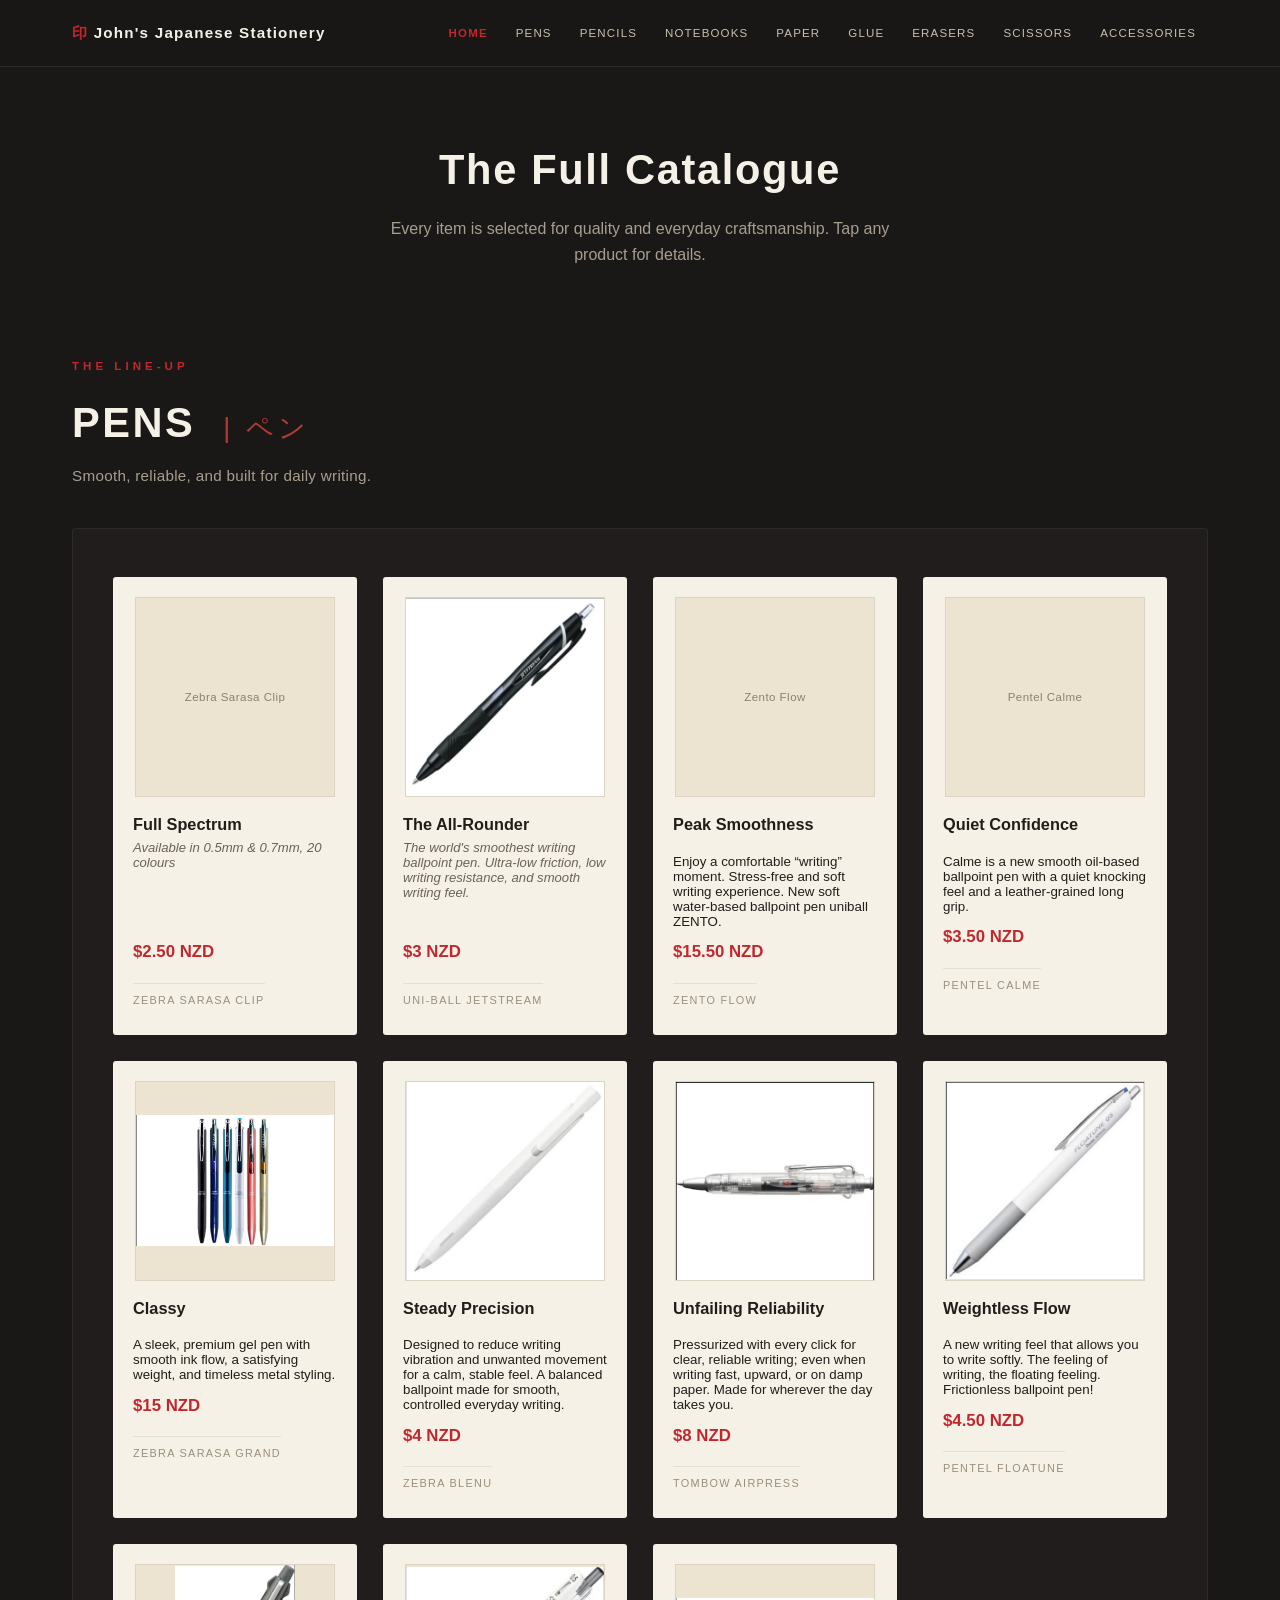
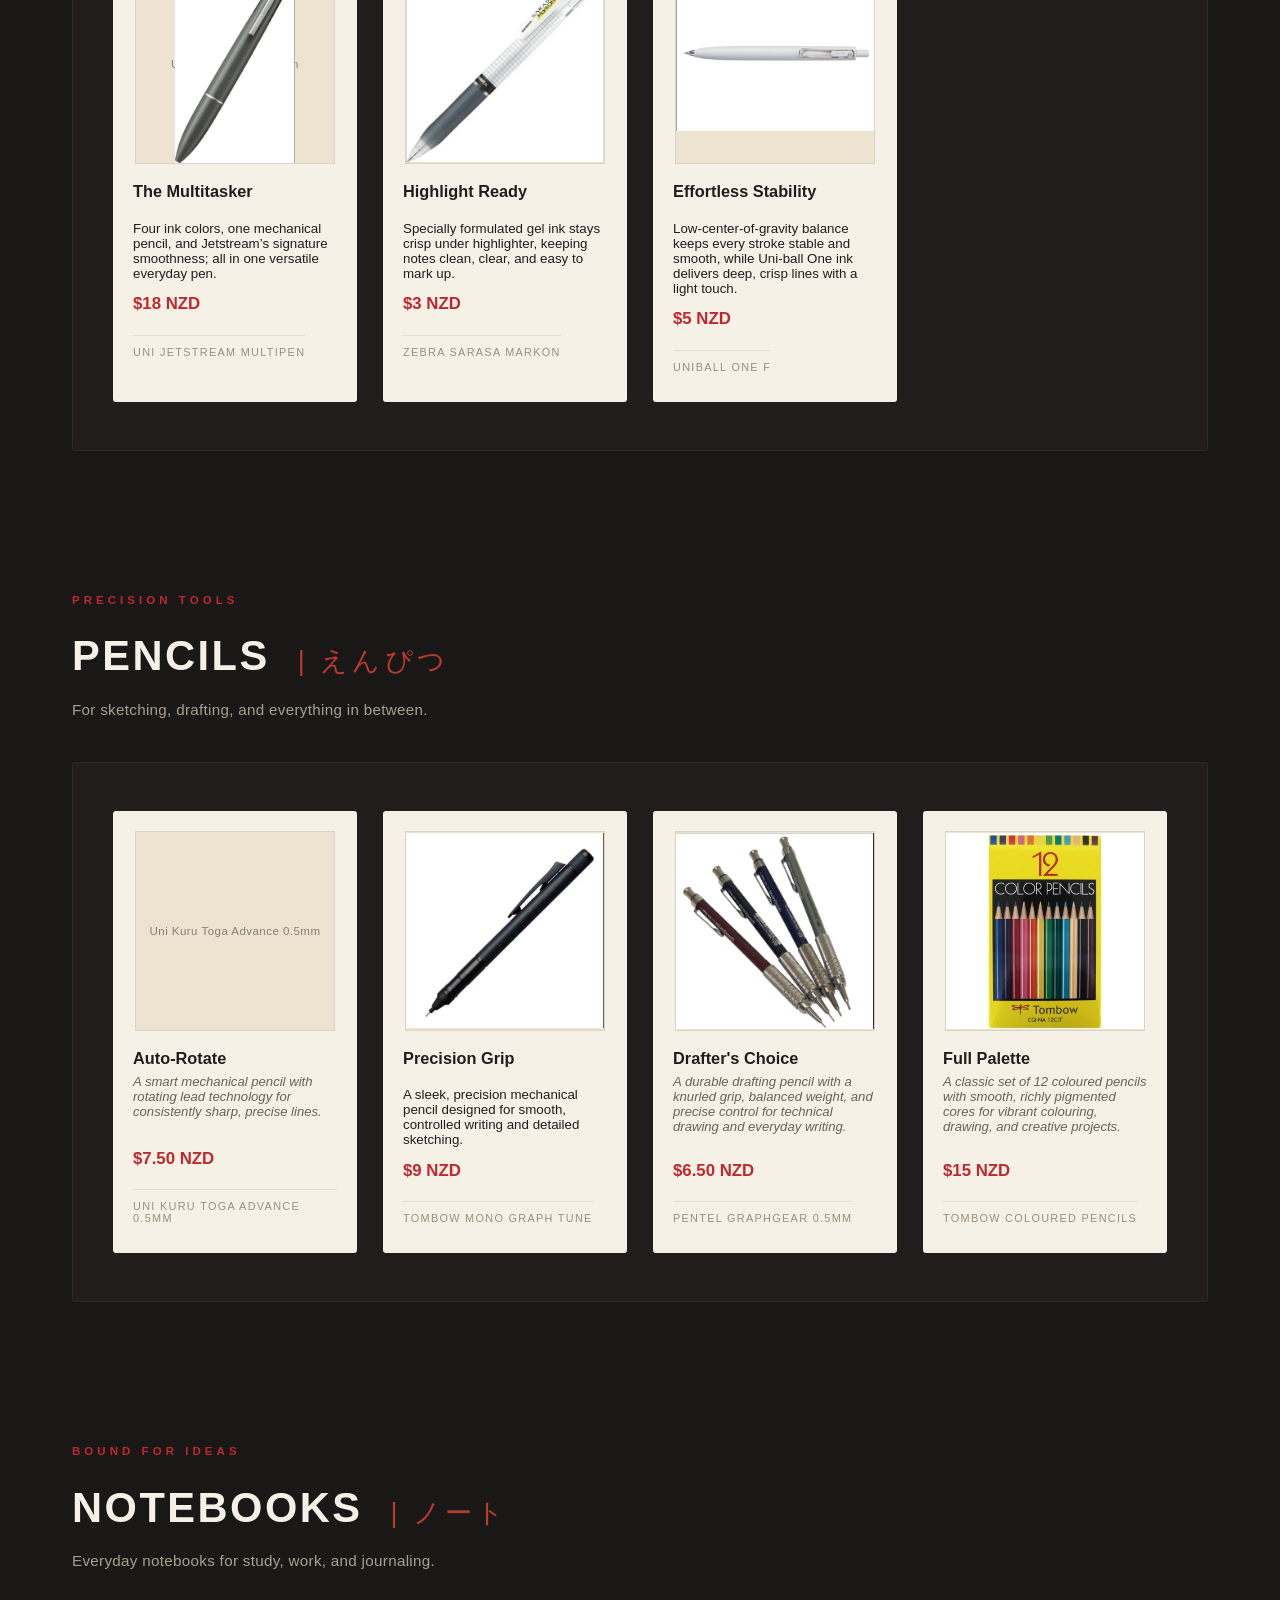
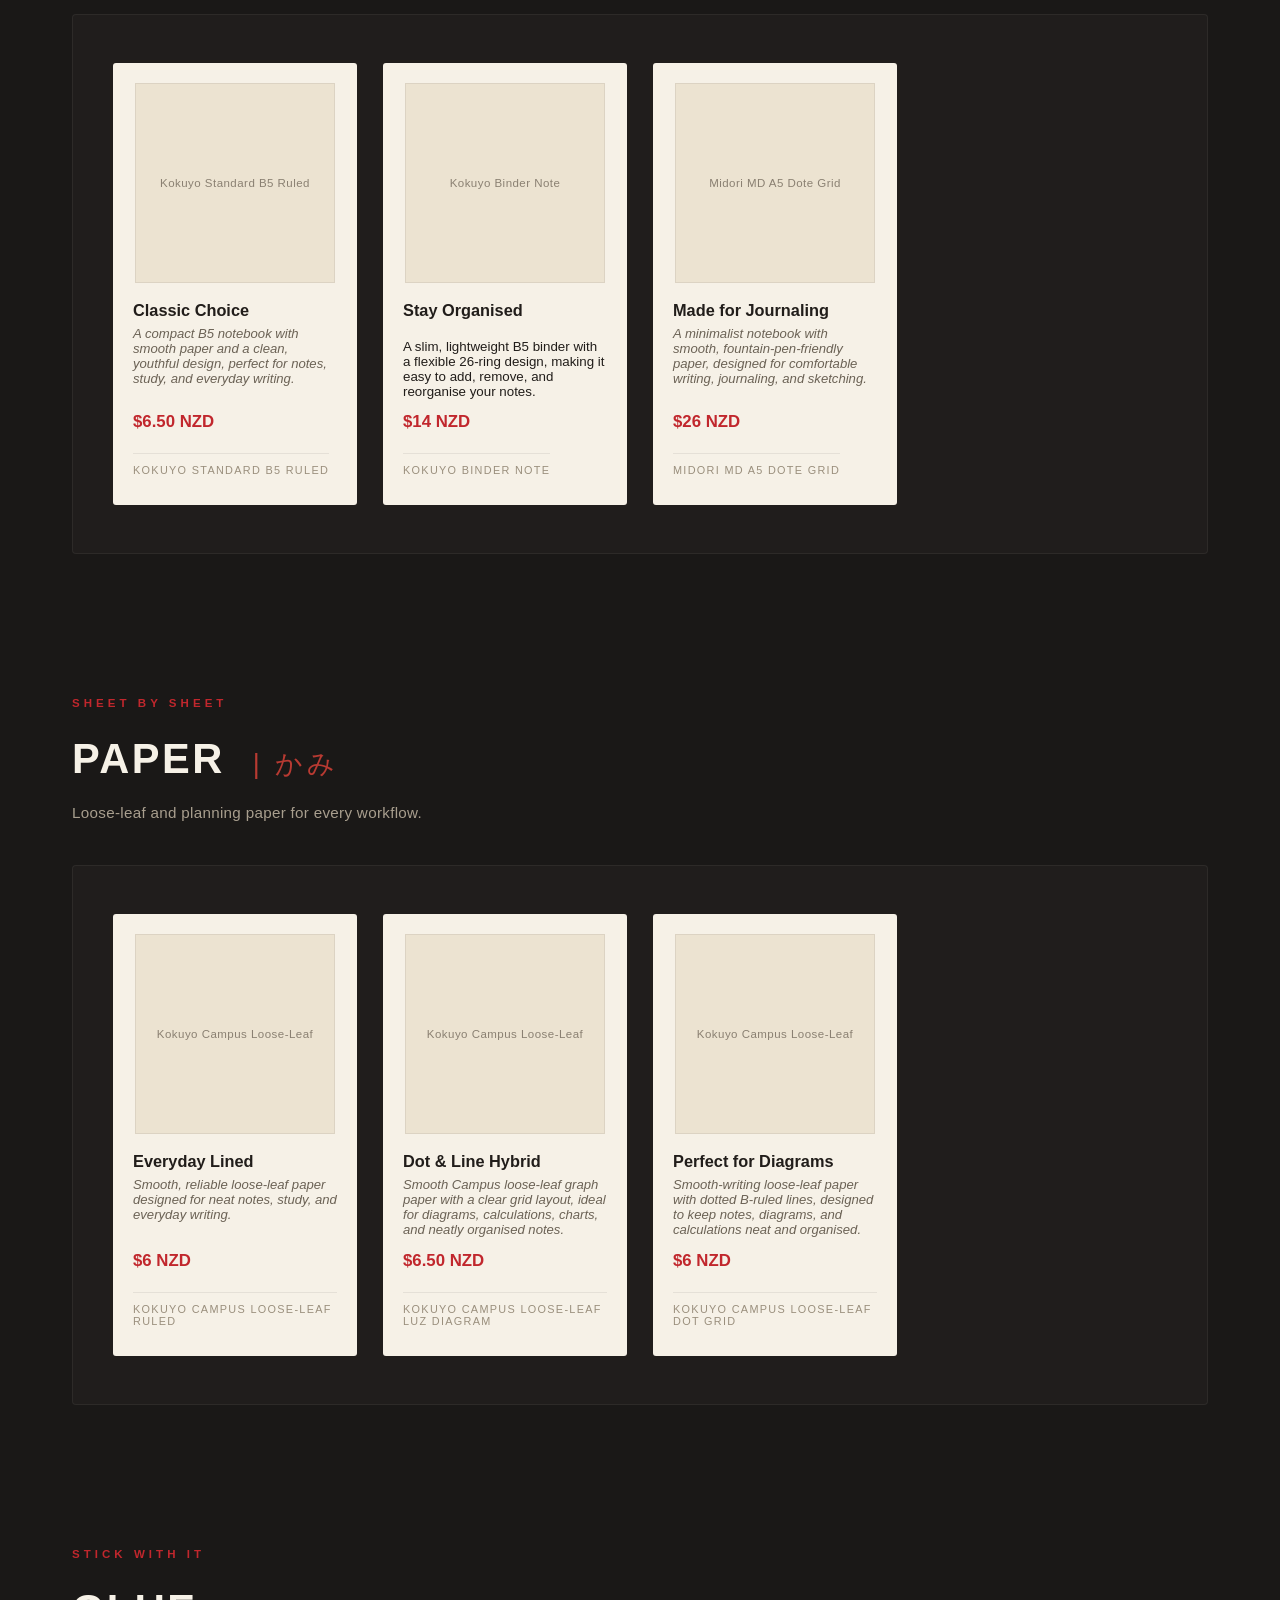
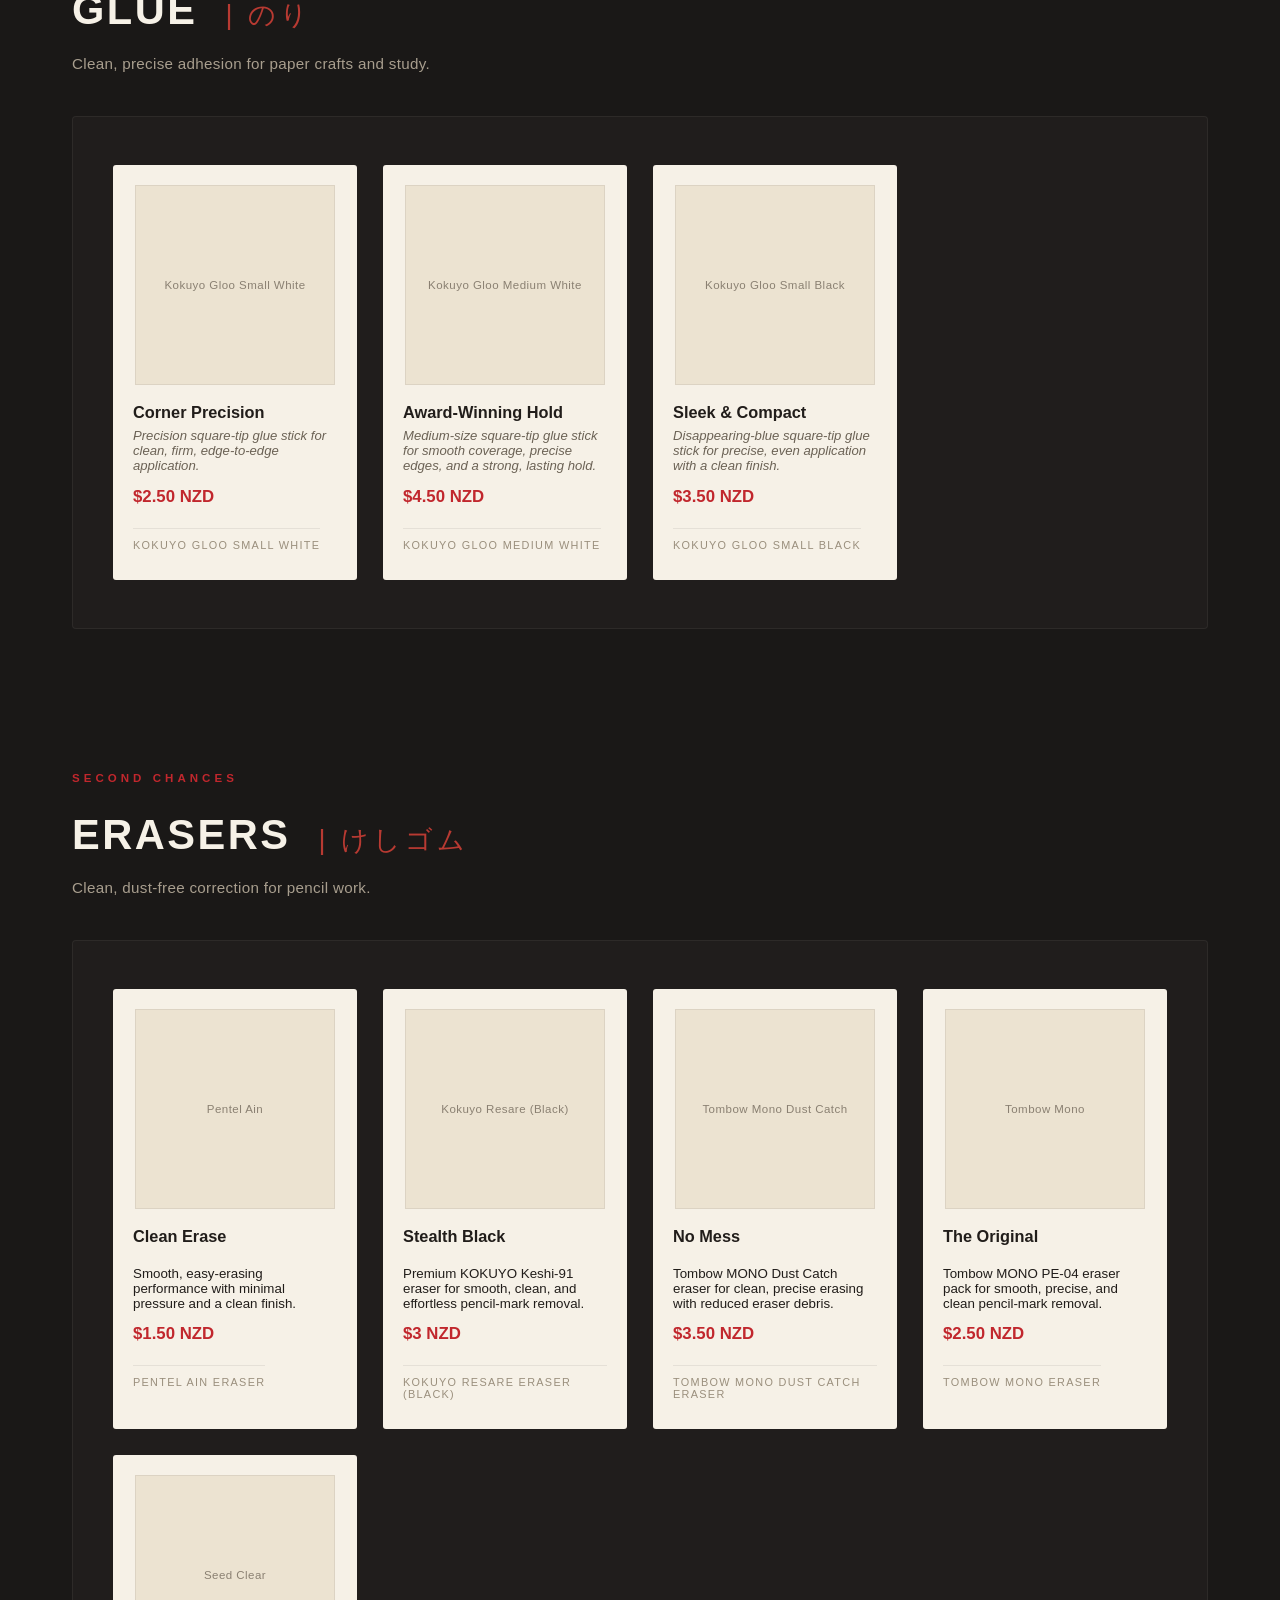
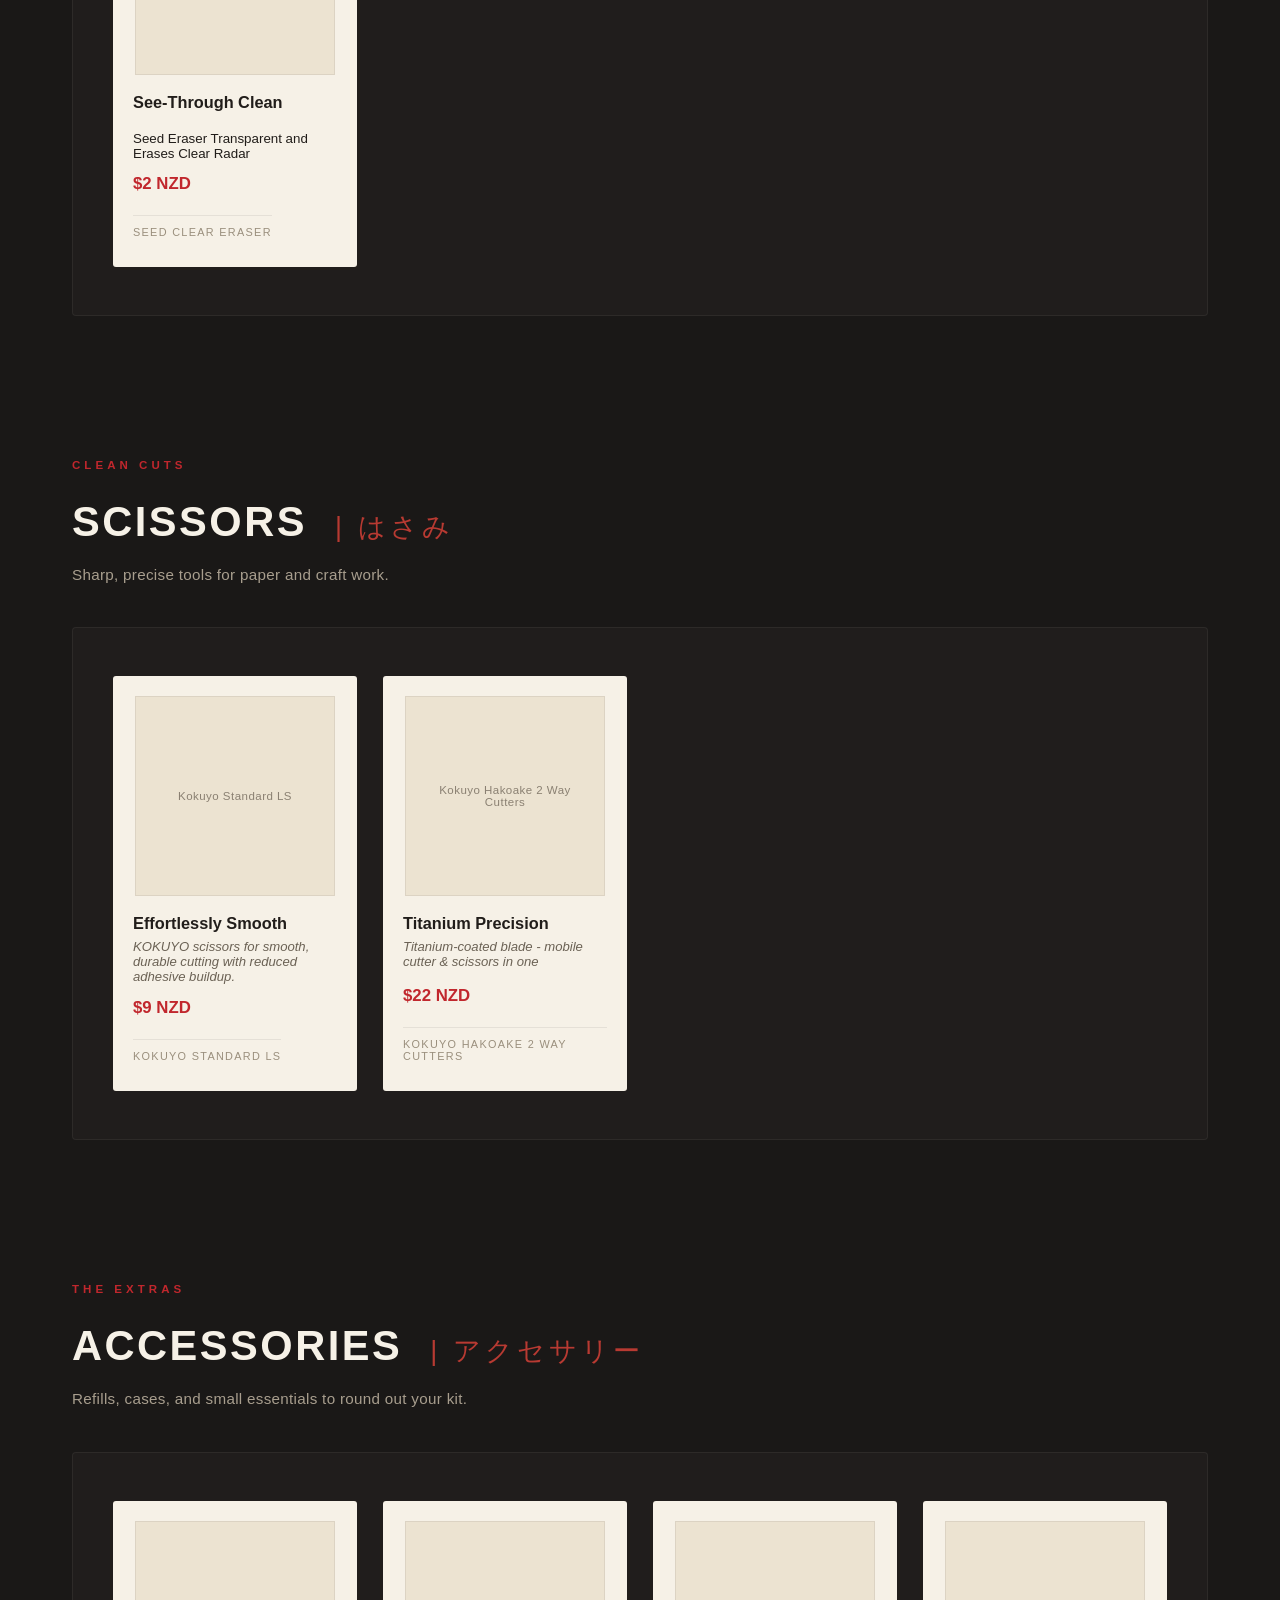
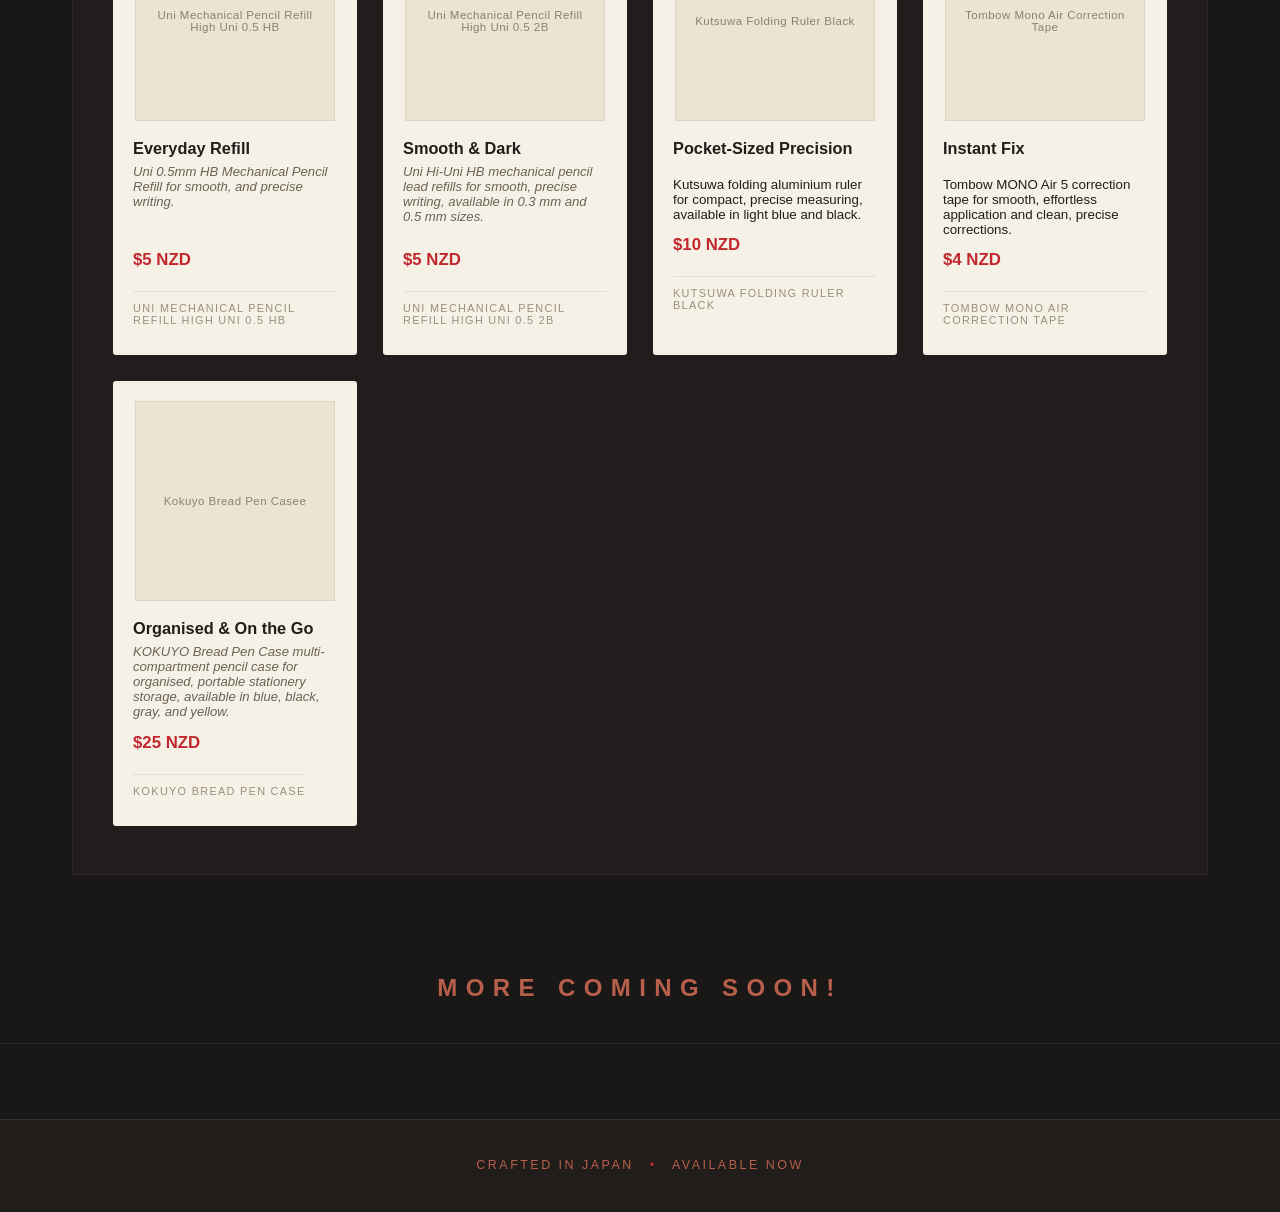
==== products.html @ ee414840 "Initial Upload" ====
<!DOCTYPE html>
<html lang="en">
<head>
<meta charset="UTF-8">
<meta name="viewport" content="width=device-width, initial-scale=1.0">
<title>Catalogue | John's Japanese Stationery</title>
<link rel="stylesheet" href="styles.css">
</head>
<body>

  <!-- ===================== STICKY TOP NAV ===================== -->
  <nav class="top-nav">
    <div class="wrap">
      <span class="brand"><span class="jp-mark">印</span> John's Japanese Stationery</span>
      <button class="nav-toggle" id="navToggle" aria-expanded="false" aria-controls="navLinks">Menu</button>
      <div class="nav-links" id="navLinks">
        <a class="home-link" href="index.html">Home</a>
        <a href="#pens">Pens</a>
        <a href="#pencils">Pencils</a>
        <a href="#notebooks">Notebooks</a>
        <a href="#paper">Paper</a>
        <a href="#glue">Glue</a>
        <a href="#erasers">Erasers</a>
        <a href="#scissors">Scissors</a>
        <a href="#accessories">Accessories</a>
      </div>
    </div>
  </nav>

  <header class="products-hero">
    <div class="wrap">
      <h1>The Full Catalogue</h1>
      <p>Every item is selected for quality and everyday craftsmanship. Tap any product for details.</p>
    </div>
  </header>

  <!-- ===================== PENS ===================== -->
  <section class="category-section" id="pens">
    <div class="wrap">
      <span class="section-eyebrow">The Line-Up</span>
      <h2 class="section-heading">Pens <span class="jp">| ペン</span></h2>
      <p class="section-sub">Smooth, reliable, and built for daily writing.</p>

      <div class="category-panel">
        <div class="card-grid">

          <button type="button" class="product-card"
            data-name="Zebra Sarasa Clip"
            data-subtitle="Sizes: 0.5mm and 0.7mm,\n Colours: Black, Green, Red, Blue + 16 more...
                          It has a smooth writing feel and uses a binder clip. Knock type. The writing lines are thick and clear. For writing addresses and notes! The airtight system prevents the pen tip from drying out even without a cap.\n
                          \n
                          Product specifications:\n
                          ◆With rubber grip ◆Ball diameter: 1.0mm ◆Ink: Water-based pigment\n
                          ◆Material: Shaft: Recycled resin\n
                          ◆Body size: Maximum diameter 11.0 x total length 141.0mm\n
                          ◆Body weight: 10.9g Refill core: JF-1.0 core"
            data-price="$2.50 NZD"
            data-brand="Full Spectrum"
            data-image="images/zebra-sarasa-clip.webp"
            data-link="#"><!-- REPLACE WITH SALES LINK -->
            <div class="card-image" data-label="Zebra Sarasa Clip">
              <img src="images/zebra-sarasa-clip.webp" alt="Zebra Sarasa Clip" loading="lazy" onerror="this.classList.add('img-error')">
            </div>
            <p class="card-name">Full Spectrum</p>
            <p class="card-subtitle">Available in 0.5mm &amp; 0.7mm, 20 colours</p>
            <p class="card-price">$2.50 NZD</p>
            <p class="card-brand">Zebra Sarasa Clip</p>
          </button>

          <button type="button" class="product-card"
            data-name="The All-Rounder"
            data-subtitle="The world's smoothest writing ballpoint pen. Ultra-low friction, low writing resistance, and smooth writing feel.\n
            Product specifications:\n
            ◆Ball diameter: 0.7mm ◆Knock type\n
            ◆Body size: Shaft diameter 11.3 x total length 139.6mm\n
            ◆Body weight: 9.3g Refill: SXR-7\n
            Features:\n
            Ballpoint pens write smoothly around the world. Super low friction, writing resistance is low, such as skate and write a taste."
            data-price="$3 NZD"
            data-brand="Uni-ball Jetstream"
            data-image="Images/uniball-jetstream.png"
            data-link="#"><!-- REPLACE WITH SALES LINK -->
            <div class="card-image" data-label="Uni-ball Jetstream">
              <img src="Images/uniball-jetstream.png" alt="Uni-ball Jetstream" loading="lazy" onerror="this.classList.add('img-error')">
            </div>
            <p class="card-name">The All-Rounder</p>
            <p class="card-subtitle">The world's smoothest writing ballpoint pen. Ultra-low friction, low writing resistance, and smooth writing feel.</p>
            <p class="card-price">$3 NZD</p>
            <p class="card-brand">Uni-ball Jetstream</p>
          </button>

          <button type="button" class="product-card"
            data-name="Peak Smoothness"
            data-subtitle="Enjoy a comfortable “writing” moment. Stress-free and soft writing experience. New soft water-based ballpoint pen uniball ZENTO.\n
            Newly developed ZENTO ink\n
            Achieves a soft writing experience with cushioning ingredients. This reduces the frictional resistance of writing, which acts as a buffer between the ball and the paper surface.
            Contains attracting particles that prevent ink from spreading and does not smudge or bleed. A blend of particles that suppress the spread of ink, including pigment particles, achieves clean lines without smearing or back-printing.\n
            A shaft that allows you to experience a soft writing experience\n
            A lineup with a wide range of choices that allows you to find “the one for you”\n
            We offer a new experience of ``comfortable moments'' that you can experience through the functions (ink + main body axis).\n
            Flow model\n
            Casually, but definitely. Fulfill your “obsessions”. With a stable and gentle writing feel, enjoy the relaxing and flowing time.
            This color is inspired by minerals that have been created over many years.
            Equipped with a movable wire clip painted in the same color as the aluminum grip and shaft that subtly shines in the light.\n
            -Size: width 11.2 x depth 16.2 x height 139.9mm\n
            ●Weight: 13.7g\n
            ●Ink color: black\n
"
            data-price="$15.50 NZD"
            data-brand="Zento Flow"
            data-image="images/zento-flow.png"
            data-link="#"><!-- REPLACE WITH SALES LINK -->
            <div class="card-image" data-label="Zento Flow">
              <img src="images/zento-flow.png" alt="Zento Flow" loading="lazy" onerror="this.classList.add('img-error')">
            </div>
            <p class="card-name">Peak Smoothness</p>
            <p class="subtitle">Enjoy a comfortable “writing” moment. Stress-free and soft writing experience. New soft water-based ballpoint pen uniball ZENTO.</p>
            <p class="card-price">$15.50 NZD</p>
            <p class="card-brand">Zento Flow</p>
          </button>

          <button type="button" class="product-card"
            data-name="Quiet Confidence"
            data-subtitle="Calme is a new smooth oil-based ballpoint pen with a quiet knocking feel and a leather-grained long grip. \n●Ball diameter [mm]: 0.5 \n●Shaft color: Beige \n●Ink color: Black/Beige Shaft ●Body length [mm]: 140 \n●Shaft dimension (diameter) [mm]: 11 \n●Refill core: XBXM5H ●Refill core ball diameter [mm]: 0.5 \n●Ink Type: Oil-based \n●Mechanism: Knock type \n●Material: Front shaft = PP, Rear shaft/knock clip = PC, Grip = Elastomer / Body size: 16 x 11 x 140 mm / Body weight: 10 g / Ink ingredients: Oil-based dye + pigment"
            data-price="$3.50 NZD"
            data-brand="Pentel Calme"
            data-image="images/pentel-calme.png"
            data-link="#"><!-- REPLACE WITH SALES LINK -->
            <div class="card-image" data-label="Pentel Calme">
              <img src="images/pentel-calme.png" alt="Pentel Calme" loading="lazy" onerror="this.classList.add('img-error')">
            </div>
            <p class="card-name">Quiet Confidence</p>
            <p class="subtitle">Calme is a new smooth oil-based ballpoint pen with a quiet knocking feel and a leather-grained long grip.</p>
            <p class="card-price">$3.50 NZD</p>
            <p class="card-brand">Pentel Calme</p>
          </button>

          <button type="button" class="product-card"
            data-name="Classy"
            data-subtitle="Ball diameter: 0.3mm or 0.5mm Maximum shaft diameter 10.3 x total length 142.6mm 19.3g Luxurious shaft design. \nA high-quality gel ballpoint pen with high quality down to the ink. \n◆Ink color: Black or Blue or + more... \n◆Ink: Water-based pigment \n◆Equipped with air tight system function \n◆Knock type Shaft is aluminum and painted"
            data-price="$15 NZD"
            data-brand="Zebra Sarasa Grand"
            data-image="Images/zebra-sarasa-grand.png"
            data-link="#"><!-- REPLACE WITH SALES LINK -->
            <div class="card-image" data-label="Zebra Sarasa Grand">
              <img src="Images/zebra-sarasa-grand.png" alt="Zebra Sarasa Grand" loading="lazy" onerror="this.classList.add('img-error')">
            </div>
            <p class="card-name">Classy</p>
            <p class="subtitle">A sleek, premium gel pen with smooth ink flow, a satisfying weight, and timeless metal styling.</p>
            <p class="card-price">$15 NZD</p>
            <p class="card-brand">Zebra Sarasa Grand</p>
          </button>

          <button type="button" class="product-card"
            data-name="Steady Precision"
            data-subtitle="Ball diameter: 0.7mm\n Shaft diameter 11.8 x total length 143.6mm\n 12.3g\n Emulsion ballpoint pen equipped with the “Blen System” that prevents writing vibration (shaking).\n ◆Ink color: Black\n ◆Knock type\n ◆Emulsion dye + pigment ink\n The shaft is made of resin and comes with a rubber grip\n Refill core: NC-0.7 core (RNC7)"
            data-price="$4 NZD"
            data-brand="Zebra BlenU"
            data-image="Images/zebra-blenu.png"
            data-link="#"><!-- REPLACE WITH SALES LINK -->
            <div class="card-image" data-label="Zebra BlenU">
              <img src="Images/zebra-blenu.png" alt="Zebra BlenU" loading="lazy" onerror="this.classList.add('img-error')">
            </div>
            <p class="card-name">Steady Precision</p>
            <p class="subtitle">Designed to reduce writing vibration and unwanted movement for a calm, stable feel. A balanced ballpoint made for smooth, controlled everyday writing.</p>
            <p class="card-price">$4 NZD</p>
            <p class="card-brand">Zebra BlenU</p>
          </button>

          <button type="button" class="product-card"
            data-name="Unfailing Reliability"
            data-subtitle="Features:\n
            The force of knocking the ballpoint pen is used to apply pressure to the ink. Can be written facing upwards or on wet paper.\n
            Product specifications:\n
            ◆0.7mm ball fine point/stainless steel tip\n
            ◆Body size: W14 x D21 x H122mm\n
            ◆Body weight: 15g Refill: BR-SF\n
            Black\n
            W14×D21 x H 122 mm 15g\n
            Using the force to knock the ball-point pen and ink are putting pressure on. Up written and is wet paper can be written.\n
            ◆ 0.7 mm ball fine stainless steel tip.\n
            Replacement Wick: BR-SF"
            data-price="$8 NZD"
            data-brand="Tombow Airpress"
            data-image="Images/tombow-airpress.png"
            data-link="#"><!-- REPLACE WITH SALES LINK -->
            <div class="card-image" data-label="Tombow Airpress Pen">
              <img src="Images/tombow-airpress.png" alt="Tombow Airpress Pen" loading="lazy" onerror="this.classList.add('img-error')">
            </div>
            <p class="card-name">Unfailing Reliability</p>
            <p class="subtitle">Pressurized with every click for clear, reliable writing; even when writing fast, upward, or on damp paper. Made for wherever the day takes you.</p>
            <p class="card-price">$8 NZD</p>
            <p class="card-brand">Tombow Airpress</p>
          </button>

          <button type="button" class="product-card"
            data-name="Weightless Flow"
            data-subtitle="A new writing feel that allows you to write softly. The feeling of writing, the floating feeling. Frictionless ballpoint pen! An oil-based ballpoint pen that feels lighter and fresher when writing.\n ◎ Ink containing a cushion component that softens contact between metals\n ◎ Overflowing technology that discharges ink smoothly and abundantly\n ◎ High-definition chip used to optimize the flow path of special ink\n ● Ball diameter [mm]: 0.5 \n● Ink color: Black (A)/white shaft \n● Body length [mm]: 147 \n● Shaft dimensions ( Diameter) [mm]: 11 \n●Replacement lead: XZRN5 \n●Replacement lead ball diameter [mm]: 0.5 \n●Ink type: Oil-based dye \n●Ballpoint pen ink color: Black \n●Mechanism: Knock type \n●Material: Rear shaft/knock/cap = PC, front shaft = ABS/resin plating, grip = elastomer, clip = iron/Quantity: 400 pieces (10 pieces x 40 boxes)"
            data-price="$4.50 NZD"
            data-brand="Pentel Floatune"
            data-image="Images/pentel-floatune.png"
            data-link="#"><!-- REPLACE WITH SALES LINK -->
            <div class="card-image" data-label="Pentel Floatune Pen">
              <img src="Images/pentel-floatune.png" alt="Pentel Floatune Pen" loading="lazy" onerror="this.classList.add('img-error')">
            </div>
            <p class="card-name">Weightless Flow</p>
            <p class="subtitle">A new writing feel that allows you to write softly. The feeling of writing, the floating feeling. Frictionless ballpoint pen!</p>
            <p class="card-price">$4.50 NZD</p>
            <p class="card-brand">Pentel Floatune</p>
          </button>

          <button type="button" class="product-card"
            data-name="The Multitasker"
            data-subtitle="4&1 multi-function pen equipped with “JETSTREAM Lite touch ink”\n
            [Ball diameter] 0.5mm [Ink color] Black, red, blue, green + sharp\n
            [Features] The shaft is painted using a glossy gloss.\n
            [Shaft color] Gloss gray\n
            [Size] 17.9 x 13.8 x 141mm\n
            Jetstream Light Touch Ink Multifunction Pen 4&1\n
            〇Equipped with “JETSTREAM Lite touch ink”\n
            JETSTREAM Lite touch ink, which is the world's first revolutionary ink series that delivers an addictive, smooth writing experience, has been developed with a smoother writing experience.\n
            It reduces writing resistance even more than conventional ink, creating a smoother writing experience. Provides more stress-free and stable writing.\n
            〇More comfortable axis design that fits your daily life\n
            The soft and gentle pale tone color and beautiful curved shaft design will blend into your daily life.\n
            By placing the color display on the knock bar in a discreet position that is visible only to the user, rather than the entire unit, we have achieved both design and operability.\n
            〇Compact design that is easy to carry\n
            The overall length is slightly shorter than a regular 4&1 ballpoint pen, allowing for comfortable operation. The size makes it easy to carry in your bag or pouch."
            data-price="$18 NZD"
            data-brand="Uniball Jetstream Multipen"
            data-image="Images/uni-jetstream-multipen.png"
            data-link="#"><!-- REPLACE WITH SALES LINK -->
            <div class="card-image" data-label="Uni Jetstream Multipen">
              <img src="Images/uni-jetstream-multipen.png" alt="Uni Jetstream Multipen" loading="lazy" onerror="this.classList.add('img-error')">
            </div>
            <p class="card-name">The Multitasker</p>
            <p class="subtitle">Four ink colors, one mechanical pencil, and Jetstream’s signature smoothness; all in one versatile everyday pen.</p>
            <p class="card-price">$18 NZD</p>
            <p class="card-brand">Uni Jetstream Multipen</p>
          </button>

          <button type="button" class="product-card"
            data-name="Highlight Ready"
            data-subtitle="Standard size Ball diameter: 0.5mm\n
            Body size: Total length 141.0 x maximum shaft diameter 11.0 mm\n
            Body weight 10.9g\n
            Features: A gel ballpoint pen with ink that does not smudge even when you draw a highlighter. Sarasa that doesn't bleed. *Depending on the paper quality and layering of the paper immediately after writing, smudging may occur.\n
            Product specifications:\n ◆Ink color: Black ◆Ink: Water-based pigment ◆Knock type ◆Binder clip ◆Refill: MJF-0.5 core (RMJF5-BK)\n
            Material: Resin shaft with rubber grip"
            data-price="$3 NZD"
            data-brand="Zebra Sarasa Markon"
            data-image="Images/zebra-sarasa-markon.png"
            data-link="#"><!-- REPLACE WITH SALES LINK -->
            <div class="card-image" data-label="Zebra Sarasa Markon">
              <img src="Images/zebra-sarasa-markon.png" alt="Zebra Sarasa Markon" loading="lazy" onerror="this.classList.add('img-error')">
            </div>
            <p class="card-name">Highlight Ready</p>
            <p class="subtitle">Specially formulated gel ink stays crisp under highlighter, keeping notes clean, clear, and easy to mark up.</p>
            <p class="card-price">$3 NZD</p>
            <p class="card-brand">Zebra Sarasa Markon</p>
          </button>

          <button type="button" class="product-card"
            data-name="Effortless Stability"
            data-subtitle="These rollerball pens look smart and work hard. The handwriting pens contain a new and improved gel ink formula designed for rich, denser consistency when writing. This results in deep and vivid colour and a consistent written line that sits proud on the page. The retractable writing pens have a smooth flowing 0.7Mm nib for a fine neat script.\n
            • Bring crisp, vibrant lines to your artistic and personal projects with these smooth-flowing, revolutionary gel ink pens available in many colours.\n
            • Specially formulated ink stays on top of fibres instead of being absorbed into the paper. • Functional & strong wire pocket clip opens wide for easy attachment to documents, folders or notebooks.\n
            • Colour indicator at the top of the pen makes it easy to identify ink colour"
            data-price="$5 NZD"
            data-brand="Uniball ONE F"
            data-image="Images/Uniball-One-F.png"
            data-link="#"><!-- REPLACE WITH SALES LINK -->
            <div class="card-image" data-label="Uniball ONE F">
              <img src="Images/Uniball-One-F.png" alt="Uniball ONE F" loading="lazy" onerror="this.classList.add('img-error')">
            </div>
            <p class="card-name">Effortless Stability</p>
            <p class="subtitle">Low-center-of-gravity balance keeps every stroke stable and smooth, while Uni-ball One ink delivers deep, crisp lines with a light touch.</p>
            <p class="card-price">$5 NZD</p>
            <p class="card-brand">Uniball ONE F</p>
          </button>

        </div>
      </div>
    </div>
  </section>

  <!-- ===================== PENCILS ===================== -->
  <section class="category-section" id="pencils">
    <div class="wrap">
      <span class="section-eyebrow">Precision Tools</span>
      <h2 class="section-heading">Pencils <span class="jp">| えんぴつ</span></h2>
      <p class="section-sub">For sketching, drafting, and everything in between.</p>

      <div class="category-panel">
        <div class="card-grid">

          <button type="button" class="product-card"
            data-name="Auto-Rotate"
            data-subtitle="o	Core Feature: Double-speed core rotation engine (rotates every 20 strokes).\n
            o	Performance: Maintains a constantly sharp, conical lead point to ensure fine, uniform lines without smudging or breaking. Features a sliding pipe sleeve that retracts as you write to prevent lead breakage.\n
            o	Best For: Precision note-taking, complex math equations, and detailed technical drawing."
            data-price="$7.50 NZD"
            data-brand="Uni Kuru Toga Advance 0.5mm"
            data-image="images/uni-kuru-toga-advance.png"
            data-link="#"><!-- REPLACE WITH SALES LINK -->
            <div class="card-image" data-label="Uni Kuru Toga Advance 0.5mm">
              <img src="images/uni-kuru-toga-advance.png" alt="Uni Kuru Toga Advance 0.5mm" loading="lazy" onerror="this.classList.add('img-error')">
            </div>
            <p class="card-name">Auto-Rotate</p>
            <p class="card-subtitle">A smart mechanical pencil with rotating lead technology for consistently sharp, precise lines.</p>
            <p class="card-price">$7.50 NZD</p>
            <p class="card-brand">Uni Kuru Toga Advance 0.5mm</p>
          </button>

          <button type="button" class="product-card"
            data-name="Precision Grip"
            data-subtitle="o	Core Feature: Dual-advance “shake” mechanism with a top-mounted twist eraser.\n
            o	Performance: Advances lead by shaking the pencil or clicking the clip. Moving the clip upward locks the shaker mechanism to prevent accidental extension in a bag. Features a full-sized, refillable MONO eraser that twists out for clean, precise corrections.\n
            o	Best For: Rapid note-taking, studious editing, and general everyday use."
            data-price="$9 NZD"
            data-brand="Tombow Mono Graph Tune"
            data-image="Images/tombow-mono-graph.png"
            data-link="#"><!-- REPLACE WITH SALES LINK -->
            <div class="card-image" data-label="Tombow Mono Graph Tune">
              <img src="Images/tombow-mono-graph.png" alt="Tombow Mono Graph Tune" loading="lazy" onerror="this.classList.add('img-error')">
            </div>
            <p class="card-name">Precision Grip</p>
            <p class="subtitle">A sleek, precision mechanical pencil designed for smooth, controlled writing and detailed sketching.</p>
            <p class="card-price">$9 NZD</p>
            <p class="card-brand">Tombow Mono Graph Tune</p>
          </button>

          <button type="button" class="product-card"
            data-name="Drafter's Choice"
            data-subtitle="o	Core Feature: All-metal construction with a dual-action retractable tip mechanism.\n
            o	Performance: Textured metallic grip inlaid with soft, latex-free pads for firm control during long writing or drawing sessions. Pressing the pocket clip completely retracts the 4mm fixed sleeve to protect the tip during transport. Includes a built-in lead grade indicator window.\n
            o	Best For: Drafting, architecture, engineering, and heavy-duty everyday carry."
            data-price="$6.50 NZD"
            data-brand="Pentel Graphgear 0.5mm"
            data-image="Images/pentel-graphgear.png"
            data-link="#"><!-- REPLACE WITH SALES LINK -->
            <div class="card-image" data-label="Pentel Graphgear 0.5mm">
              <img src="Images/pentel-graphgear.png" alt="Pentel Graphgear 0.5mm" loading="lazy" onerror="this.classList.add('img-error')">
            </div>
            <p class="card-name">Drafter's Choice</p>
            <p class="card-subtitle">A durable drafting pencil with a knurled grip, balanced weight, and precise control for technical drawing and everyday writing.</p>
            <p class="card-price">$6.50 NZD</p>
            <p class="card-brand">Pentel Graphgear 0.5mm</p>
          </button>

          <button type="button" class="product-card"
            data-name="Full Palette"
            data-subtitle="This is how colored pencils are made! An explanation of the colored pencil manufacturing process is included on the back. How are colored pencils made? The back side has a column. Colored for easy return to original position.\n
                          ●Colored pencil\n
                          ●Set contents: 12 colored paper boxes\n
                          ●Round shaft\n
                          ●12 colors of colored pencils: yellow, yellow, green, blue, blue, purple, peach, red, large color, light blue, brown, blacks"
            data-price="$15 NZD"
            data-brand="Tombow CQ-NA12CJT"
            data-image="Images/tombow-coloured-pencils-12pack.png"
            data-link="#"><!-- REPLACE WITH SALES LINK -->
            <div class="card-image" data-label="Tombow CQ-NA12CJT">
              <img src="Images/tombow-coloured-pencils-12pack.png" alt="Tombow CQ-NA12CJT" loading="lazy" onerror="this.classList.add('img-error')">
            </div>
            <p class="card-name">Full Palette</p>
            <p class="card-subtitle">A classic set of 12 coloured pencils with smooth, richly pigmented cores for vibrant colouring, drawing, and creative projects.</p>
            <p class="card-price">$15 NZD</p>
            <p class="card-brand">Tombow Coloured Pencils</p>
          </button>

        </div>
      </div>
    </div>
  </section>

  <!-- ===================== NOTEBOOKS ===================== -->
  <section class="category-section" id="notebooks">
    <div class="wrap">
      <span class="section-eyebrow">Bound For Ideas</span>
      <h2 class="section-heading">Notebooks <span class="jp">| ノート</span></h2>
      <p class="section-sub">Everyday notebooks for study, work, and journaling.</p>

      <div class="category-panel">
        <div class="card-grid">

          <button type="button" class="product-card"
            data-name="Classic Choice"
            data-subtitle="26 holes\n
            W24 x D215 x H272mm\n
            330g\n
            Capacity: 100 sheets"
            data-price="$6.50 NZD"
            data-brand="Kokuyo Standard B5 Ruled"
            data-image="images/kokuyo-standard-B5-ruled.png"
            data-link="#"><!-- REPLACE WITH SALES LINK -->
            <div class="card-image" data-label="Kokuyo Standard B5 Ruled">
              <img src="images/kokuyo-standard-B5-ruled.png" alt="Kokuyo Standard B5 Ruled" loading="lazy" onerror="this.classList.add('img-error')">
            </div>
            <p class="card-name">Classic Choice</p>
            <p class="card-subtitle">A compact B5 notebook with smooth paper and a clean, youthful design, perfect for notes, study, and everyday writing.</p>
            <p class="card-price">$6.50 NZD</p>
            <p class="card-brand">Kokuyo Standard B5 Ruled</p>
          </button>

          <button type="button" class="product-card"
            data-name="Stay Organised"
            data-subtitle="This is an ultra-thin binder that can be folded back with a width of 192 mm x height of 268 mm x back width of 13 mm. Compatible with B5 size (26 holes) loose leaf. Campus.\n
            ◆Number of holes: 26 holes\n ◆Binding tool: Smart ring\n ◆Contents: 10 sheets of inner paper (No-836BTN) / Index cover: R-PP
            Maximum capacity: 25 sheets\n
            Width 192* height 268* back length 13mm is a super thin binder to be able to turn down. It supports a loose-leaf notebook of the B5 size (26 holes). Campus.
            ◆The number of the holes: Is closed 26 hole\n ◆; ingredients: Smart ring\n ◆ contents: Ten pieces of middle paper (no 836BTN), index cover: R-PP
            The number of biggest accommodations: 25 pieces"
            data-price="$14 NZD"
            data-brand="Kokuyo Binder Note"
            data-image="images/kokuyo-binder-note.png"
            data-link="#"><!-- REPLACE WITH SALES LINK -->
            <div class="card-image" data-label="Kokuyo Binder Note">
              <img src="images/kokuyo-binder-note.png" alt="Kokuyo Binder Note" loading="lazy" onerror="this.classList.add('img-error')">
            </div>
            <p class="card-name">Stay Organised</p>
            <p class="subtitle">A slim, lightweight B5 binder with a flexible 26-ring design, making it easy to add, remove, and reorganise your notes.</p>
            <p class="card-price">$14 NZD</p>
            <p class="card-brand">Kokuyo Binder Note</p>
          </button>

          <button type="button" class="product-card"
            data-name="Made for Journaling"
            data-subtitle="-Made in Japan, this simple notebook was designed to create a writing experience that you will enjoy. The high-quality MD paper inside was developed in 1960 and has been continuously improved on ever since. It's tested using a variety of writing instruments to inspect the paper quality, including observing whether the ink feathers or bleeds, how it dries, how well the pen tips glide across the surface, how the paper feels to the touch, and so on. As a result, the paper is bleed resistant, feather resistant, and fountain pen friendly, giving the user a pleasant writing experience. The subtle dot grid provides just enough guidance for writing and drawing without intruding on your thoughts.\n
            The notebook has a sturdy thread binding that lies flat when open, making it easy to write. The cloth tape used to bind the spine, usually hidden by a cover, is exposed to feature the charm of the paper itself. A ribbon marker glued to the binding cloth helps you keep your place. The notebook also comes with label stickers that can be used on the cover or around the spine.\n
            The MD Notebook is a recipient of the 2008 Good Design Award"
            data-price="$26 NZD"
            data-brand="Midori MD A5 Dote Grid"
            data-image="images/midori-md A5 dote grid.png"
            data-link="#"><!-- REPLACE WITH SALES LINK -->
            <div class="card-image" data-label="Midori MD A5 Dote Grid">
              <img src="images/midori-md A5 dote grid.png" alt="Midori MD A5 Dote Grid" loading="lazy" onerror="this.classList.add('img-error')">
            </div>
            <p class="card-name">Made for Journaling</p>
            <p class="card-subtitle">A minimalist notebook with smooth, fountain-pen-friendly paper, designed for comfortable writing, journaling, and sketching.</p>
            <p class="card-price">$26 NZD</p>
            <p class="card-brand">Midori MD A5 Dote Grid</p>
          </button>

        </div>
      </div>
    </div>
  </section>

  <!-- ===================== PAPER ===================== -->
  <section class="category-section" id="paper">
    <div class="wrap">
      <span class="section-eyebrow">Sheet By Sheet</span>
      <h2 class="section-heading">Paper <span class="jp">| かみ</span></h2>
      <p class="section-sub">Loose-leaf and planning paper for every workflow.</p>

      <div class="category-panel">
        <div class="card-grid">

          <!---<button type="button" class="product-card"
            data-name="Plan Your Week"
            data-subtitle="Size 3 (A5) Width 148 x 210 mm A convenient notebook for visualizing your weekly schedule.\n 
            Check your daily schedule and weekly schedule at the same time with one week spread. 
            ◆Ruled content: Weekly ruled \n
            ◆Specifications: 1 week spread (27 weeks) \n
            ◆Number of sheets: 28 sheets (including 1 page on the door) \n
            ◆Binding style: Perfect binding Inner paper: High-quality paper"
            data-price="$6 NZD"
            data-brand="Kokuyo Campus Study Planner"
            data-image="images/kokuyo-campus-study-planner.avif"
            data-link="#">
            <div class="card-image" data-label="Kokuyo Campus Study Planner">
              <img src="images/kokuyo-campus-study-planner.avif" alt="Kokuyo Campus Study Planner" loading="lazy" onerror="this.classList.add('img-error')">
            </div>
            <p class="card-name">Plan Your Week</p>
            <p class="card-subtitle">An A5 weekly study planner with structured ruled pages to organise assignments, schedules, goals, and daily progress.</p>
            <p class="card-price">$6 NZD</p>
            <p class="card-brand">Kokuyo Campus Study Planner</p>
          </button>-->

          <button type="button" class="product-card"
            data-name="Everyday Lined"
            data-subtitle="B5\n
            Width 182 x height 257 mm There is a margin for text, making it easy to read. A loose-leaf book suitable for humanities subjects.\n
            ◆Ruled content: 6.8mm ruled line (with margin line) \n
            ◆Number of lines: 31 lines\n 
            ◆Number of sheets: 100 sheets \n
            ◆Number of holes: 26 holes \n
            ◆Round hole Paper quality: High quality paper, paper thickness: 75g/square meter"
            data-price="$20 NZD"
            data-brand="Kokuyo Campus Loose-Leaf Ruled"
            data-image="images/kokuyo-campus-loose-leaf.avif"
            data-link="#"><!-- REPLACE WITH SALES LINK -->
            <div class="card-image" data-label="Kokuyo Campus Loose-Leaf">
              <img src="images/kokuyo-campus-loose-leaf.avif" alt="Kokuyo Campus Loose-Leaf" loading="lazy" onerror="this.classList.add('img-error')">
            </div>
            <p class="card-name">Everyday Lined</p>
            <p class="card-subtitle">Smooth, reliable loose-leaf paper designed for neat notes, study, and everyday writing.</p>
            <p class="card-price">$6 NZD</p>
            <p class="card-brand">Kokuyo Campus Loose-Leaf Ruled</p>
          </button>

          <button type="button" class="product-card"
            data-name="Dot &amp; Line Hybrid"
            data-subtitle="B5\n
            182 mm width x 257 mm height charts can be drawn accurately with fine dots. A loose-leaf book suitable for science subjects.\n
            ◆Ruled content: 6mm ruled line (contains drawing dots) \n
            ◆Number of lines: 36 lines \n
            ◆Number of sheets: 100 sheets \n
            ◆Number of holes: 26 holes \n
            ◆Round hole Paper quality: High quality paper, paper thickness: 75g/square meter"
            data-price="$20 NZD"
            data-brand="Kokuyo Campus Loose-Leaf Luz Diagram"
            data-image="images/kokuyo-campus-looseleaf-line-dot.avif"
            data-link="#"><!-- REPLACE WITH SALES LINK -->
            <div class="card-image" data-label="Kokuyo Campus Loose-Leaf">
              <img src="images/kokuyo-campus-looseleaf-line-dot.avif" alt="Kokuyo Campus Loose-Leaf" loading="lazy" onerror="this.classList.add('img-error')">
            </div>
            <p class="card-name">Dot &amp; Line Hybrid</p>
            <p class="card-subtitle">Smooth Campus loose-leaf graph paper with a clear grid layout, ideal for diagrams, calculations, charts, and neatly organised notes.</p>
            <p class="card-price">$6.50 NZD</p>
            <p class="card-brand">Kokuyo Campus Loose-Leaf Luz Diagram</p>
          </button>

          <button type="button" class="product-card"
            data-name="Perfect for Diagrams"
            data-subtitle="Dotted borders for beautiful organization. A6 size.\n
            ​Instructions on how to use the dotted lines are written on the back.\n
            · Ruled content designed to be easy to use. Triangular memory points have been placed at the center and left end so that vertical lines can be drawn accurately just like the campus notebook.\n
            Can write smoothly\n
            ​We use KOKUYO's original Sarasara base paper, which is resistant to smudging and does not allow ink to see through to the back. It is also an acid-free paper suitable for long-term storage.\n
            -Body dimensions: 105 x 148 x 10mm (width x depth x height)\n
            ●Body weight: 1g\n
            ●Number of holes: 14 holes\n
            ●Ruled content: Medium horizontal ruled line (with dots)\n
            ●Number of lines: 21 lines\n
            ●Number of sheets: 50 sheets\n
            ●Paper quality: High quality paper\n
            ●Paper thickness: 70g/m2・0.1mm approx."
            data-price="$20 NZD"
            data-brand="Kokuyo Campus Loose-Leaf Dot Grid"
            data-image="images/kokuyo-campus-looseleaf-dot.avif"
            data-link="#"><!-- REPLACE WITH SALES LINK -->
            <div class="card-image" data-label="Kokuyo Campus Loose-Leaf">
              <img src="images/kokuyo-campus-looseleaf-dot.avif" alt="Kokuyo Campus Loose-Leaf" loading="lazy" onerror="this.classList.add('img-error')">
            </div>
            <p class="card-name">Perfect for Diagrams</p>
            <p class="card-subtitle">Smooth-writing loose-leaf paper with dotted B-ruled lines, designed to keep notes, diagrams, and calculations neat and organised.</p>
            <p class="card-price">$6 NZD</p>
            <p class="card-brand">Kokuyo Campus Loose-Leaf Dot Grid</p>
          </button>

        </div>
      </div>
    </div>
  </section>

  <!-- ===================== GLUE ===================== -->
  <section class="category-section" id="glue">
    <div class="wrap">
      <span class="section-eyebrow">Stick With It</span>
      <h2 class="section-heading">Glue <span class="jp">| のり</span></h2>
      <p class="section-sub">Clean, precise adhesion for paper crafts and study.</p>

      <div class="category-panel">
        <div class="card-grid">

          <button type="button" class="product-card"
            data-name="Corner Precision"
            data-subtitle="This handy glue stick is thoughtfully designed to make it easier than ever to glue photos, decorations, and more. It features a secure adhesive and a convenient square design. The square shape aligns neatly with the edge of your papers, while also preventing the glue stick from rolling off your desk.\n
            This small glue stick features an exposed glue area of about 1.3 cm x 1.3 cm.\n
            Features:\n
            •	Square body that helps neatly lay down glue along the edges of papers and prevents the glue stick from rolling away.\n
            •	Low-water formula that reduces wrinkling, even with very thin paper.\n
            •	Circular, hollow cap design that improves airtightness and keeps the glue stick from drying out. It also prevents dried glue from making the glue stick difficult to open.\n
            •	Twist mechanism to advance the glue stick.\n
            •	The body and cap are made with 75% recycled plastic."
            data-price="$3 NZD"
            data-brand="Kokuyo Gloo Small White"
            data-image="images/kokuyo-glue-small.webp"
            data-link="#"><!-- REPLACE WITH SALES LINK -->
            <div class="card-image" data-label="Kokuyo Gloo Small White">
              <img src="images/kokuyo-glue-small.webp" alt="Kokuyo Gloo Small White" loading="lazy" onerror="this.classList.add('img-error')">
            </div>
            <p class="card-name">Corner Precision</p>
            <p class="card-subtitle">Precision square-tip glue stick for clean, firm, edge-to-edge application.</p>
            <p class="card-price">$2.50 NZD</p>
            <p class="card-brand">Kokuyo Gloo Small White</p>
          </button>

          <button type="button" class="product-card"
            data-name="Award-Winning Hold"
            data-subtitle="This handy glue stick is thoughtfully designed to make it easier than ever to glue photos, decorations, and more. It features a secure adhesive and a convenient square design. The square shape aligns neatly with the edge of your papers, while also preventing the glue stick from rolling off your desk.\n
            This medium glue stick features an exposed glue area of about 1.5 cm x 1.5 cm.\n
            Features:\n
            •	Square body that helps neatly lay down glue along the edges of papers and prevents the glue stick from rolling away.\n
            •	Low-water formula that reduces wrinkling, even with very thin paper.\n
            •	Circular, hollow cap design that improves airtightness and keeps the glue stick from drying out. It also prevents dried glue from making the glue stick difficult to open.\n
            •	Twist mechanism to advance the glue stick.\n
            •	The body and cap are made with 75% recycled plastic."
            data-price="$4.50 NZD"
            data-brand="Kokuyo Gloo Medium White"
            data-image="images/kokuyo-glue-medium.avif"
            data-link="#"><!-- REPLACE WITH SALES LINK -->
            <div class="card-image" data-label="Kokuyo Gloo Medium White">
              <img src="images/kokuyo-glue-medium.avif" alt="Kokuyo Gloo Medium White" loading="lazy" onerror="this.classList.add('img-error')">
            </div>
            <p class="card-name">Award-Winning Hold</p>
            <p class="card-subtitle">Medium-size square-tip glue stick for smooth coverage, precise edges, and a strong, lasting hold.</p>
            <p class="card-price">$4.50 NZD</p>
            <p class="card-brand">Kokuyo Gloo Medium White</p>
          </button>

          <button type="button" class="product-card"
            data-name="Sleek &amp; Compact"
            data-subtitle="This handy glue stick is thoughtfully designed to make it easier than ever to glue photos, decorations, and more. It features a secure adhesive and a convenient square design. The square shape aligns neatly with the edge of your papers, while also preventing the glue stick from rolling off your desk.\n
            This small glue stick features an all-black design and an exposed glue area of about 1.3 cm x 1.3 cm.\n
            Features:\n
            •	Square body that helps neatly lay down glue along the edges of papers and prevents the glue stick from rolling away.\n
            •	Blue color glue that makes it easy to see where you're gluing, then turns clear as it dries to keep your work neat.\n
            •	Circular, hollow cap design that improves airtightness and keeps the glue stick from drying out. It also prevents dried glue from making the glue stick difficult to open.\n
            •	Twist mechanism to advance the glue stick.\n
            •	The body and cap are made with 75% recycled plastic.\n"
            data-price="$3.50 NZD"
            data-brand="Kokuyo Gloo Small Black"
            data-image="images/kokuyo-glue-blue.webp"
            data-link="#"><!-- REPLACE WITH SALES LINK -->
            <div class="card-image" data-label="Kokuyo Gloo Small Black">
              <img src="images/kokuyo-glue-blue.webp" alt="Kokuyo Gloo Small Black" loading="lazy" onerror="this.classList.add('img-error')">
            </div>
            <p class="card-name">Sleek &amp; Compact</p>
            <p class="card-subtitle">Disappearing-blue square-tip glue stick for precise, even application with a clean finish.</p>
            <p class="card-price">$3.50 NZD</p>
            <p class="card-brand">Kokuyo Gloo Small Black</p>
          </button>

        </div>
      </div>
    </div>
  </section>

  <!-- ===================== ERASERS ===================== -->
  <section class="category-section" id="erasers">
    <div class="wrap">
      <span class="section-eyebrow">Second Chances</span>
      <h2 class="section-heading">Erasers <span class="jp">| けしゴム</span></h2>
      <p class="section-sub">Clean, dust-free correction for pencil work.</p>

      <div class="category-panel">
        <div class="card-grid">

          <button type="button" class="product-card"
            data-name="Clean Erase"
            data-subtitle="Available in two types: Easy to erase and Clear for all-round use.\n
            ●Eraser\n
            - Lightly erasable type\n
            - External size: total length 43 x width 18 x thickness 12mm\n
            Ain lightly wipe type plastic eraser. "
            data-price="$1.50 NZD"
            data-brand="Pentel Ain Eraser"
            data-image="images/pentel-ain-eraser.webp"
            data-link="#"><!-- REPLACE WITH SALES LINK -->
            <div class="card-image" data-label="Pentel Ain">
              <img src="images/pentel-ain-eraser.webp" alt="Pentel Ain" loading="lazy" onerror="this.classList.add('img-error')">
            </div>
            <p class="card-name">Clean Erase</p>
            <p class="subtitle">Smooth, easy-erasing performance with minimal pressure and a clean finish.</p>
            <p class="card-price">$1.50 NZD</p>
            <p class="card-brand">Pentel Ain Eraser</p>
          </button>

          <button type="button" class="product-card"
            data-name="Stealth Black"
            data-subtitle="KOKUYO Keshi Rubber Risale Premium Type Keshi-91\n
            Width 20 x Length 45 x Thickness 12 mm The twin structure of special foam and erase polymer provides a high level of erasing performance that can be erased cleanly with light force. It also collects erased scraps. R.E.S.A.R.E. \n◆ For pencils \n◆ Body: Black Main body: PVC-P, paper wrapping: Contains waste paper pulp."
            data-price="$3 NZD"
            data-brand="Kokuyo Resare Eraser (Black)"
            data-image="images/kokuyo-resare-black-eraser.webp"
            data-link="#"><!-- REPLACE WITH SALES LINK -->
            <div class="card-image" data-label="Kokuyo Resare (Black)">
              <img src="images/kokuyo-resare-black-eraser.webp" alt="Kokuyo Resare (Black)" loading="lazy" onerror="this.classList.add('img-error')">
            </div>
            <p class="card-name">Stealth Black</p>
            <p class="subtitle">Premium KOKUYO Keshi-91 eraser for smooth, clean, and effortless pencil-mark removal.</p>
            <p class="card-price">$3 NZD</p>
            <p class="card-brand">Kokuyo Resare Eraser (Black)</p>
          </button>

          <button type="button" class="product-card"
            data-name="No Mess"
            data-subtitle="Thanks to the new combination of “Tack Polymer” that improves adsorption, eraser shavings are well organized. Since the eraser is black, dirt on the body is not noticeable.\n
            ◆ Material: Eraser: PVC, Sleaze: Recycled paper\n
            ◆ Body size: W23 x D11 x H55mm"
            data-price="$3.50 NZD"
            data-brand="Tombow Mono Dust Catch Eraser"
            data-image="images/tombow-mono-dust-catch.webp"
            data-link="#"><!-- REPLACE WITH SALES LINK -->
            <div class="card-image" data-label="Tombow Mono Dust Catch">
              <img src="images/tombow-mono-dust-catch.webp" alt="Tombow Mono Dust Catch" loading="lazy" onerror="this.classList.add('img-error')">
            </div>
            <p class="card-name">No Mess</p>
            <p class="subtitle">Tombow MONO Dust Catch eraser for clean, precise erasing with reduced eraser debris.</p>
            <p class="card-price">$3.50 NZD</p>
            <p class="card-brand">Tombow Mono Dust Catch Eraser</p>
          </button>

          <button type="button" class="product-card"
            data-name="The Original"
            data-subtitle="Features:
            High performance eraser for office work and drafting. The wrapping paper is made from 100% recycled paper. Synonymous with erasers that do not break at the edges even when erased with strong force.\n
            ◆ Material: Eraser: PVC, Rolling paper: Recycled paper\n
            A characteristic:\n
            A high-performance eraser for office work, the drafting. The rolled paper uses 100% of wastepaper combination rates. The pronoun of the eraser that CAD is not broken even if I put it out with strong power."
            data-price="$2.50 NZD"
            data-brand="Tombow Mono Eraser"
            data-image="images/tombow-mono-eraser.webp"
            data-link="#"><!-- REPLACE WITH SALES LINK -->
            <div class="card-image" data-label="Tombow Mono">
              <img src="images/tombow-mono-eraser.webp" alt="Tombow Mono" loading="lazy" onerror="this.classList.add('img-error')">
            </div>
            <p class="card-name">The Original</p>
            <p class="subtitle">Tombow MONO PE-04 eraser pack for smooth, precise, and clean pencil-mark removal.</p>
            <p class="card-price">$2.50 NZD</p>
            <p class="card-brand">Tombow Mono Eraser</p>
          </button>

          <button type="button" class="product-card"
            data-name="See-Through Clean"
            data-subtitle="A transparent eraser designed for accurate and efficient pencil-mark removal. Its clear body allows you to see the area being erased, making it easier to remove small details without affecting nearby writing or drawings. The flexible material provides smooth erasing with light pressure, while the protective sleeve features cut-out corners to help reduce cracking and breakage during use.\n
            ◆ Material: Eraser: Transparent PVC-based plastic; Sleeve: Paper\n
            ◆ Characteristics:\n
            High-quality transparent eraser suitable for writing, drawing, drafting, schoolwork, and office use. Provides clear visibility, precise control, and strong erasing performance with a clean finish."
            data-price="$2 NZD"
            data-brand="Seed Clear Eraser"
            data-image="images/seed-clear-eraser.webp"
            data-link="#"><!-- REPLACE WITH SALES LINK -->
            <div class="card-image" data-label="Seed Clear">
              <img src="images/seed-clear-eraser.webp" alt="Seed Clear" loading="lazy" onerror="this.classList.add('img-error')">
            </div>
            <p class="card-name">See-Through Clean</p>
            <p class="subtitle">Seed Eraser Transparent and Erases Clear Radar</p>
            <p class="card-price">$2 NZD</p>
            <p class="card-brand">Seed Clear Eraser</p>
          </button>

        </div>
      </div>
    </div>
  </section>

  <!-- ===================== SCISSORS ===================== -->
  <section class="category-section" id="scissors">
    <div class="wrap">
      <span class="section-eyebrow">Clean Cuts</span>
      <h2 class="section-heading">Scissors <span class="jp">| はさみ</span></h2>
      <p class="section-sub">Sharp, precise tools for paper and craft work.</p>

      <div class="category-panel">
        <div class="card-grid">

          <button type="button" class="product-card"
            data-name="Effortlessly Smooth"
            data-subtitle="Total length 174 x width 75 mm\n Standard type scissors that can easily cut everything from cardboard to thin materials such as vinyl. scissors.\n ◆Blade length: 65mm\n ◆Standard type of hybrid arch blade Blade: Stainless steel, handle: R-ABS"
            data-price="$9 NZD"
            data-brand="Kokuyo Standard LS"
            data-image="images/kokuyo-ls-scissors.png"
            data-link="#"><!-- REPLACE WITH SALES LINK -->
            <div class="card-image" data-label="Kokuyo Standard LS">
              <img src="images/kokuyo-ls-scissors.png" alt="Kokuyo Standard LS" loading="lazy" onerror="this.classList.add('img-error')">
            </div>
            <p class="card-name">Effortlessly Smooth</p>
            <p class="card-subtitle">KOKUYO scissors for smooth, durable cutting with reduced adhesive buildup.</p>
            <p class="card-price">$9 NZD</p>
            <p class="card-brand">Kokuyo Standard LS</p>
          </button>

          <button type="button" class="product-card"
            data-name="Titanium Precision"
            data-subtitle="This 2-in-1 cutter makes it easy to snip tags, cut tape, and open boxes with one handy tool. At first glance, it resembles an ordinary blade cutter, as sliding the blade out reveals a sharp edge for cutting. However, the blades can be slid even farther out to reveal a secret pair of mini scissors.\n
            When you need to open boxes, use the cutter component. The blades and body are angled so that they act as a guide that glides along the box when cutting. To use the cutter, simply move the slider to the center position. To use the scissors, move the slider to push the blades all the way out. The slider button will release and act as a handle for the scissors. To retract the blades back to the cutter or locked positions, simply press down on the slider and pull them back."
            data-price="$22 NZD"
            data-brand="Kokuyo Hakoake 2 Way Cutters"
            data-image="images/hako-ake-2-way-cutters.png"
            data-link="#"><!-- REPLACE WITH SALES LINK -->
            <div class="card-image" data-label="Kokuyo Hakoake 2 Way Cutters">
              <img src="images/hako-ake-2-way-cutters.png" alt="Kokuyo Hakoake 2 Way Cutters" loading="lazy" onerror="this.classList.add('img-error')">
            </div>
            <p class="card-name">Titanium Precision</p>
            <p class="card-subtitle">Titanium-coated blade - mobile cutter &amp; scissors in one</p>
            <p class="card-price">$22 NZD</p>
            <p class="card-brand">Kokuyo Hakoake 2 Way Cutters</p>
          </button>

        </div>
      </div>
    </div>
  </section>

  <!-- ===================== ACCESSORIES ===================== -->
  <section class="category-section" id="accessories">
    <div class="wrap">
      <span class="section-eyebrow">The Extras</span>
      <h2 class="section-heading">Accessories <span class="jp">| アクセサリー</span></h2>
      <p class="section-sub">Refills, cases, and small essentials to round out your kit.</p>

      <div class="category-panel">
        <div class="card-grid">

          <button type="button" class="product-card"
            data-name="Everyday Refill"
            data-subtitle="Product specifications:\n
            ◆Contents: 60mm x 40 pieces ◆Core diameter: 0.5mm ◆Hardness: HB\n
            ◆Package size: W59 x D80 x H23mm"
            data-price="$5 NZD"
            data-brand="Uni Mechanical Pencil Refill High Uni 0.5 HB"
            data-image="images/uni-0.5-lead-hb.png"
            data-link="#"><!-- REPLACE WITH SALES LINK -->
            <div class="card-image" data-label="Uni Mechanical Pencil Refill High Uni 0.5 HB">
              <img src="images/uni-0.5-lead-hb.png" alt="Uni Mechanical Pencil Refill High Uni 0.5 HB" loading="lazy" onerror="this.classList.add('img-error')">
            </div>
            <p class="card-name">Everyday Refill</p>
            <p class="card-subtitle">Uni 0.5mm HB Mechanical Pencil Refill for smooth, and precise writing.</p>
            <p class="card-price">$5 NZD</p>
            <p class="card-brand">Uni Mechanical Pencil Refill High Uni 0.5 HB</p>
          </button>

          <button type="button" class="product-card"
            data-name="Smooth &amp; Dark"
            data-subtitle="
            Product specifications:\n
            ◆Contents: 60mm x 40 pieces ◆Core diameter: 0.5mm ◆Hardness: 2B\n
            ◆Package size: W59 x D80 x H23mm\n
            ◆Package weight: 78g"
            data-price="$5 NZD"
            data-brand="Uni Mechanical Pencil Refill High Uni 0.5 2B"
            data-image="images/uni-0.5-lead-2b.png"
            data-link="#"><!-- REPLACE WITH SALES LINK -->
            <div class="card-image" data-label="Uni Mechanical Pencil Refill High Uni 0.5 2B">
              <img src="images/uni-0.5-lead-2b.png" alt="Uni Mechanical Pencil Refill High Uni 0.5 2B" loading="lazy" onerror="this.classList.add('img-error')">
            </div>
            <p class="card-name">Smooth &amp; Dark</p>
            <p class="card-subtitle">Uni Hi-Uni HB mechanical pencil lead refills for smooth, precise writing, available in 0.3 mm and 0.5 mm sizes.</p>
            <p class="card-price">$5 NZD</p>
            <p class="card-brand">Uni Mechanical Pencil Refill High Uni 0.5 2B</p>
          </button>

          <button type="button" class="product-card"
            data-name="Pocket-Sized Precision"
            data-subtitle="Sleek, sturdy, and portable, this aluminum multi ruler is a perfect tool to carry in any pen case or backpack. When fully extended, it measures 30 cm. When you aren't using it, it can be folded in half and tucked away. The perfectly tightened hinge holds the ruler in the position you set it to, so you don't need to worry about it folding back when you use it as a straight edge. You can even use the ruler as a protractor, thanks to degree markings printed on the hinge. All of the markings on the ruler are laser engraved, so they won't fade over time."
            data-price="$10 NZD"
            data-brand="Kutsuwa Folding Ruler Black"
            data-image="images/hi-line-folding-ruler.webp"
            data-link="#"><!-- REPLACE WITH SALES LINK -->
            <div class="card-image" data-label="Kutsuwa Folding Ruler Black">
              <img src="images/hi-line-folding-ruler.webp" alt="Kutsuwa Folding Ruler Black" loading="lazy" onerror="this.classList.add('img-error')">
            </div>
            <p class="card-name">Pocket-Sized Precision</p>
            <p class="subtitle">Kutsuwa folding aluminium ruler for compact, precise measuring, available in light blue and black.</p>
            <p class="card-price">$10 NZD</p>
            <p class="card-brand">Kutsuwa Folding Ruler Black</p>
          </button>

          <button type="button" class="product-card"
            data-name="Instant Fix"
            data-subtitle="This is a correction tape that can be erased surprisingly easily until it is used up. Single-use type.\n
            Product specifications:\n
            ◆Tape width: 5mm x 10m\n
            ◆Disposable type\n
            ◆Equipped with new mechanism “Air Touch System”\n
            ◆Body size: W31 x D17 x H78mm\n
            ◆Body weight: 14g"
            data-price="$4 NZD"
            data-brand="Tombow Mono Air Correction Tape"
            data-image="images/tombow-mono-correction-tape.webp"
            data-link="#"><!-- REPLACE WITH SALES LINK -->
            <div class="card-image" data-label="Tombow Mono Air Correction Tape">
              <img src="images/tombow-mono-correction-tape.webp" alt="Tombow Mono Air Correction Tape" loading="lazy" onerror="this.classList.add('img-error')">
            </div>
            <p class="card-name">Instant Fix</p>
            <p class="subtitle">Tombow MONO Air 5 correction tape for smooth, effortless application and clean, precise corrections.</p>
            <p class="card-price">$4 NZD</p>
            <p class="card-brand">Tombow Mono Air Correction Tape</p>
          </button>

          <button type="button" class="product-card"
            data-name="Organised &amp; On the Go"
            data-subtitle="This slim and stylish corduroy pen case opens wide like a book and lies flat as a pancake. Inside it features a variety of pockets for pens, page flags, and other small accessories. The left side also includes a larger pocket for an A7 notebook, as well as a strap for hanging tags, charms, or even a roll of washi tape. A zipper pocket on the right side is perfect for holding bulkier items like erasers and correction tapes. The case also works great as a makeup pouch!"
            data-price="$25 NZD"
            data-brand="Kokuyo Bread Pen Case"
            data-image="images/kokuyo-pen-case.jpg"
            data-link="#"><!-- REPLACE WITH SALES LINK -->
            <div class="card-image" data-label="Kokuyo Bread Pen Casee">
              <img src="images/kokuyo-pen-case.jpg" alt="Kokuyo Bread Pen Case" loading="lazy" onerror="this.classList.add('img-error')">
            </div>
            <p class="card-name">Organised &amp; On the Go</p>
            <p class="card-subtitle">KOKUYO Bread Pen Case multi-compartment pencil case for organised, portable stationery storage, available in blue, black, gray, and yellow.</p>
            <p class="card-price">$25 NZD</p>
            <p class="card-brand">Kokuyo Bread Pen Case</p>
          </button>

        </div>
      </div>
    </div>
  </section>

  <section class="coming-soon">
    <h3>More Coming Soon!</h3>
  </section>
  
  <footer class="site-footer">
    Crafted in Japan <span class="dot">&bull;</span> Available Now
  </footer>

  <!-- ===================== PRODUCT MODAL ===================== -->
  <div class="modal-overlay" id="modalOverlay">
    <div class="modal-box" role="dialog" aria-modal="true" aria-labelledby="modalName">
      <button class="modal-close" id="modalClose" aria-label="Close">&times;</button>
      <div class="modal-image" id="modalImageWrap" data-label="">
        <img id="modalImage" src="" alt="" onerror="this.classList.add('img-error')">
      </div>
      <div class="modal-info">
        <span class="modal-eyebrow">Product Detail</span>
        <h2 id="modalName"></h2>
        <p class="modal-subtitle" id="modalSubtitle"></p>
        <p class="modal-price" id="modalPrice"></p>
        <p class="modal-brand" id="modalBrand"></p>
        <a class="modal-store-link disabled" id="modalStoreLink" href="#" target="_blank" rel="noopener"><!-- REPLACE WITH SALES LINK -->
          Order Online - Coming Soon &rarr;
        </a>
      </div>
    </div>
  </div>

  <script src="script.js"></script>
</body>
</html>
---- styles.css ----
/* ===========================================================
   John's Japanese Stationery — shared stylesheet
   =========================================================== */

:root {
  --charcoal: #1a1817;
  --charcoal-light: #262322;
  --charcoal-panel: #201d1c;
  --cream: #f6f1e7;
  --cream-dark: #ece3d1;
  --ink: #211d1a;
  --red: #c1272d;
  --red-dark: #921d22;
  --rust: #b5502e;
  --rust-dark: #7a2e1a;
  --amber: #d98c3d;

  --font-main: "Helvetica Neue", Arial, "Hiragino Kaku Gothic Pro",
    "Yu Gothic", "Noto Sans JP", sans-serif;

  --max-width: 1200px;
}

* {
  box-sizing: border-box;
}

html {
  scroll-behavior: smooth;
}

body {
  margin: 0;
  font-family: var(--font-main);
  background: var(--charcoal);
  color: var(--cream);
  line-height: 1.6;
  -webkit-font-smoothing: antialiased;
}

img {
  max-width: 100%;
  display: block;
}

a {
  color: inherit;
  text-decoration: none;
}

.wrap {
  max-width: var(--max-width);
  margin: 0 auto;
  padding: 0 32px;
}

/* ---------- Section heading style ---------- */

.section-eyebrow {
  display: block;
  font-size: 0.72rem;
  letter-spacing: 0.35em;
  text-transform: uppercase;
  color: var(--red);
  margin-bottom: 14px;
  font-weight: 600;
}

.section-heading {
  font-size: clamp(1.8rem, 4vw, 2.6rem);
  letter-spacing: 0.06em;
  font-weight: 700;
  margin: 0 0 8px 0;
  text-transform: uppercase;
}

.section-heading .jp {
  color: #B83A32;
  font-weight: 400;
  letter-spacing: 0.15em;
  margin-left: 14px;
  font-size: 0.65em;
}

.section-sub {
  color: #a89e8e;
  font-size: 0.95rem;
  margin: 0 0 40px 0;
  letter-spacing: 0.02em;
}

/* ===========================================================
   INDEX PAGE — HERO
   =========================================================== */

.hero {
  position: relative;
  min-height: 100vh;
  display: flex;
  flex-direction: column;
  align-items: center;
  justify-content: center;
  text-align: center;
  padding: 10px 24px;
  overflow: hidden;
  background: #262322;
}

.hero::before {
  content: "";
  position: absolute;
  inset: 0;
  background-image:
    repeating-linear-gradient(
      115deg,
      rgba(255, 255, 255, 0.02) 0px,
      rgba(255, 255, 255, 0.02) 1px,
      transparent 1px,
      transparent 90px
    );
  pointer-events: none;
}

.hero-mark {
  width: 56px;
  height: 56px;
  border: 2px solid var(--red);
  border-radius: 50%;
  display: flex;
  align-items: center;
  justify-content: center;
  color: var(--red);
  font-size: 1.4rem;
  letter-spacing: 0;
  margin-bottom: 28px;
  font-weight: 700;
  z-index: 1;
}

.hero h1 {
  position: relative;
  font-size: clamp(2.4rem, 7vw, 5rem);
  letter-spacing: 0.02em;
  margin: 0 0 20px 0;
  font-weight: 700;
  color: var(--cream);
  text-shadow: 0 10px 28px rgba(40, 49, 45, 0.10);
  z-index: 1;
}

.hero .tagline {
  position: relative;
  max-width: 620px;
  font-size: clamp(1rem, 2vw, 1.2rem);
  color: var(--cream);
  margin: 0 0 40px 0;
  z-index: 1;
}

.hero .tagline strong {
  color: #B85F4B;
  font-weight: 600;
}

.hero-actions {
  position: relative;
  z-index: 1;
  display: flex;
  gap: 18px;
  flex-wrap: wrap;
  justify-content: center;
}

.btn {
  display: inline-block;
  padding: 15px 34px;
  font-size: 0.85rem;
  letter-spacing: 0.15em;
  text-transform: uppercase;
  font-weight: 600;
  border-radius: 2px;
  border: 1px solid transparent;
  cursor: pointer;
  transition: transform 0.25s ease, box-shadow 0.25s ease, background 0.25s ease;
}

.btn-primary {
  background: var(--red);
  color: var(--cream);
}

.btn-primary:hover {
  background: var(--red-dark);
  transform: translateY(-2px);
  box-shadow: 0 10px 24px rgba(255, 86, 86, 0.277);
}

.btn-outline {
  background: transparent;
  color: #B85F4B;
  border-color: #B85F4B;
}

.btn-outline:hover {
  border-color: var(--cream);
  background: #B85F4B;
  color: var(--cream);
  transform: translateY(-2px);
}

.scroll-cue {
  position: absolute;
  bottom: 30px;
  left: 50%;
  transform: translateX(-50%);
  z-index: 1;
  font-size: 0.68rem;
  letter-spacing: 0.3em;
  text-transform: uppercase;
  color: #B85F4B;
  display: flex;
  flex-direction: column;
  align-items: center;
  gap: 10px;
}

.scroll-cue::after {
  content: "";
  width: 1px;
  height: 34px;
  background: linear-gradient(to bottom, #B9654D, transparent);
  animation: scrollpulse 2s infinite;
}

@keyframes scrollpulse {
  0% { opacity: 0.2; }
  50% { opacity: 1; }
  100% { opacity: 0.2; }
}

/* ---------- Category nav (index) ---------- */

.categories {
  padding: 100px 0 110px;
  background: #F2EEE5;
}

.categories .heading-block {
  text-align: center;
  margin-bottom: 56px; 
  color: #252220;
}

.categories .section-eyebrow {
  text-align: center;
  color: #B85F4B;
}

.categories .section-heading {
  text-align: center;
}

.cat-grid {
  display: grid;
  grid-template-columns: repeat(4, 1fr);
  gap: 18px;
}

.cat-tile {
  position: relative;
  display: flex;
  flex-direction: column;
  justify-content: flex-end;
  padding: 28px 22px;
  min-height: 150px;
  background: #252220;
  border: 1px solid rgba(246, 241, 231, 0.08);
  overflow: hidden;
  transition: transform 0.3s ease, box-shadow 0.3s ease, border-color 0.3s ease;
}

.cat-tile::before {
  content: "";
  position: absolute;
  inset: 0;
  background: linear-gradient(135deg, rgba(193, 39, 45, 0.18), transparent 65%);
  opacity: 0;
  transition: opacity 0.3s ease;
}

.cat-tile:hover {
  transform: translateY(-6px);
  box-shadow: 0 18px 34px rgba(0, 0, 0, 0.45);
  border-color: rgba(193, 39, 45, 0.5);
}

.cat-tile:hover::before {
  opacity: 1;
}

.cat-tile .cat-en {
  position: relative;
  font-size: 1.05rem;
  font-weight: 700;
  letter-spacing: 0.08em;
  text-transform: uppercase;
  margin-bottom: 4px;
}

.cat-tile .cat-jp {
  position: relative;
  font-size: 0.85rem;
  color: #F2EEE5;
}

.cat-tile .cat-arrow {
  position: relative;
  margin-top: 12px;
  font-size: 0.8rem;
  color: var(--red);
  opacity: 0;
  transform: translateX(-6px);
  transition: opacity 0.25s ease, transform 0.25s ease;
}

.cat-tile:hover .cat-arrow {
  opacity: 1;
  transform: translateX(0);
}

.modal-subtitle {
  white-space: pre-line;
}

.modal-store-link.disabled {
  opacity: 0.5;
  cursor: not-allowed;
  pointer-events: none;
}

.coming-soon h3{
  color: #B85F4B;
  padding: 0 0 36px;
  margin-bottom: 75px;
  text-align: center;
  border-bottom: 1px solid rgba(246, 241, 231, 0.08);
  font-size: 1.5rem;
  letter-spacing: 0.35em;
  text-transform: uppercase;
  font-weight: bolder;
}

/* ---------- Footer ---------- */

.site-footer {
  padding: 36px 0;
  text-align: center;
  background: var(--ink);
  border-top: 1px solid rgba(246, 241, 231, 0.08);
  font-size: 0.78rem;
  letter-spacing: 0.2em;
  text-transform: uppercase;
  color: #B85F4B;
}

.site-footer .dot {
  color: var(--red);
  margin: 0 10px;
}

/* ===========================================================
   PRODUCTS PAGE
   =========================================================== */

.top-nav {
  position: sticky;
  top: 0;
  z-index: 50;
  background: rgba(26, 24, 23, 0.94);
  backdrop-filter: blur(6px);
  border-bottom: 1px solid rgba(246, 241, 231, 0.1);
}

.top-nav .wrap {
  display: flex;
  align-items: center;
  justify-content: space-between;
  gap: 16px;
  padding-top: 16px;
  padding-bottom: 16px;
}

.top-nav .brand {
  font-weight: 700;
  letter-spacing: 0.08em;
  font-size: 0.95rem;
  white-space: nowrap;
}

.top-nav .brand .jp-mark {
  color: var(--red);
}

.nav-links {
  display: flex;
  flex-wrap: wrap;
  gap: 4px 4px;
  justify-content: flex-end;
}

.nav-links a {
  font-size: 0.72rem;
  letter-spacing: 0.1em;
  text-transform: uppercase;
  padding: 8px 12px;
  color: #cbbfa9;
  border-radius: 2px;
  transition: color 0.2s ease, background 0.2s ease;
  white-space: nowrap;
}

.nav-links a:hover {
  color: var(--cream);
  background: rgba(246, 241, 231, 0.06);
}

.nav-links a.home-link {
  color: var(--red);
  font-weight: 700;
}

.nav-toggle {
  display: none;
  background: none;
  border: 1px solid rgba(246, 241, 231, 0.25);
  color: var(--cream);
  padding: 8px 12px;
  font-size: 0.9rem;
  cursor: pointer;
  border-radius: 2px;
}

.products-hero {
  padding: 70px 0 20px;
  text-align: center;
}

.products-hero h1 {
  font-size: clamp(1.8rem, 4vw, 2.6rem);
  letter-spacing: 0.04em;
  margin: 0 0 12px;
}

.products-hero p {
  color: #a89e8e;
  max-width: 520px;
  margin: 0 auto;
}

.category-section {
  padding: 70px 0;
  scroll-margin-top: 84px;
}

.category-panel {
  background: var(--charcoal-panel);
  border: 1px solid rgba(246, 241, 231, 0.06);
  border-radius: 4px;
  padding: 48px 40px;
}

.card-grid {
  display: grid;
  grid-template-columns: repeat(auto-fill, minmax(220px, 1fr));
  gap: 26px;
}

/* ---------- Product card ---------- */

.product-card {
  background: var(--cream);
  color: var(--ink);
  border-radius: 3px;
  padding: 20px 20px 18px;
  cursor: pointer;
  border: none;
  text-align: left;
  font-family: inherit;
  display: flex;
  flex-direction: column;
  transition: transform 0.28s ease, box-shadow 0.28s ease;
  position: relative;
}

.product-card:hover,
.product-card:focus-visible {
  transform: translateY(-8px);
  box-shadow: 0 24px 40px rgba(0, 0, 0, 0.45);
  outline: none;
}

.card-image {
  position: relative;
  width: 100%;
  max-width: 200px;
  aspect-ratio: 1 / 1;
  margin: 0 auto 18px;
  background: var(--cream-dark);
  border: 1px solid rgba(33, 29, 26, 0.08);
  overflow: hidden;
}

.card-image::before {
  content: attr(data-label);
  position: absolute;
  inset: 0;
  display: flex;
  align-items: center;
  justify-content: center;
  text-align: center;
  padding: 12px;
  font-size: 0.72rem;
  letter-spacing: 0.04em;
  color: #8a8072;
  background: var(--cream-dark);
}

.card-image img {
  position: relative;
  z-index: 1;
  width: 100%;
  height: 100%;
  object-fit: contain;
}

.card-image img.img-error {
  display: none;
}

.card-name {
  font-weight: 700;
  font-size: 1.02rem;
  margin: 0 0 6px;
  color: var(--ink);
}

.card-subtitle {
  font-style: italic;
  font-size: 0.82rem;
  color: #6b6255;
  margin: 0 0 14px;
  flex-grow: 1;
}

.card-price {
  color: var(--red);
  font-weight: 700;
  font-size: 1.05rem;
  margin: 0 0 10px;
}

.card-brand {
  font-size: 0.68rem;
  letter-spacing: 0.12em;
  text-transform: uppercase;
  color: #9a8f7d;
  font-variant-caps: small-caps;
  border-top: 1px solid rgba(33, 29, 26, 0.08);
  padding-top: 10px;
}

/* ===========================================================
   MODAL
   =========================================================== */

.modal-overlay {
  position: fixed;
  inset: 0;
  background: rgba(18, 14, 12, 0.78);
  display: flex;
  align-items: center;
  justify-content: center;
  padding: 24px;
  z-index: 200;
  opacity: 0;
  pointer-events: none;
  transition: opacity 0.25s ease;
}

.modal-overlay.open {
  opacity: 1;
  pointer-events: auto;
}

.modal-box {
  background: var(--cream);
  color: var(--ink);
  max-width: 640px;
  width: 100%;
  max-height: 88vh;
  overflow-y: auto;
  border-radius: 4px;
  position: relative;
  display: grid;
  grid-template-columns: 240px 1fr;
  gap: 32px;
  padding: 40px;
  transform: translateY(24px) scale(0.98);
  transition: transform 0.3s ease;
}

.modal-overlay.open .modal-box {
  transform: translateY(0) scale(1);
}

.modal-close {
  position: absolute;
  top: 14px;
  right: 16px;
  background: none;
  border: none;
  font-size: 1.4rem;
  color: #9a8f7d;
  cursor: pointer;
  line-height: 1;
  padding: 6px;
}

.modal-close:hover {
  color: var(--red);
}

.modal-image {
  position: relative;
  width: 100%;
  aspect-ratio: 1 / 1;
  background: var(--cream-dark);
  border: 1px solid rgba(33, 29, 26, 0.08);
  overflow: hidden;
  align-self: start;
}

.modal-image::before {
  content: attr(data-label);
  position: absolute;
  inset: 0;
  display: flex;
  align-items: center;
  justify-content: center;
  text-align: center;
  padding: 14px;
  font-size: 0.8rem;
  color: #8a8072;
  background: repeating-linear-gradient(
    45deg,
    #e3d9c4,
    #e3d9c4 10px,
    #ddd2ba 10px,
    #ddd2ba 20px
  );
}

.modal-image img {
  position: relative;
  z-index: 1;
  width: 100%;
  height: 100%;
  object-fit: cover;
}

.modal-image img.img-error {
  display: none;
}

.modal-info {
  display: flex;
  flex-direction: column;
}

.modal-eyebrow {
  font-size: 0.68rem;
  letter-spacing: 0.15em;
  text-transform: uppercase;
  color: var(--red);
  margin-bottom: 10px;
}

.modal-info h2 {
  font-size: 1.5rem;
  margin: 0 0 8px;
}

.modal-info .modal-subtitle {
  font-style: italic;
  color: #6b6255;
  margin: 0 0 16px;
}

.modal-info .modal-price {
  color: var(--red);
  font-weight: 700;
  font-size: 1.6rem;
  margin: 0 0 18px;
}

.modal-info .modal-brand {
  font-size: 0.7rem;
  letter-spacing: 0.12em;
  text-transform: uppercase;
  font-variant-caps: small-caps;
  color: #9a8f7d;
  margin-bottom: 28px;
}

.modal-store-link {
  margin-top: auto;
  display: inline-flex;
  align-items: center;
  justify-content: center;
  gap: 8px;
  background: var(--red);
  color: var(--cream);
  padding: 16px 28px;
  font-size: 0.85rem;
  letter-spacing: 0.12em;
  text-transform: uppercase;
  font-weight: 700;
  border-radius: 2px;
  transition: background 0.25s ease, transform 0.25s ease, box-shadow 0.25s ease;
}

.modal-store-link:hover {
  background: var(--red-dark);
  transform: translateY(-2px);
  box-shadow: 0 12px 24px rgba(193, 39, 45, 0.35);
}

body.modal-open {
  overflow: hidden;
}

/* ===========================================================
   RESPONSIVE
   =========================================================== */

@media (max-width: 900px) {
  .cat-grid {
    grid-template-columns: repeat(2, 1fr);
  }

  .category-panel {
    padding: 36px 22px;
  }

  .modal-box {
    grid-template-columns: 1fr;
  }

  .modal-image {
    max-width: 220px;
    margin: 0 auto;
  }
}

@media (max-width: 680px) {
  .wrap {
    padding: 0 20px;
  }

  .top-nav .wrap {
    flex-wrap: wrap;
  }

  .nav-links {
    display: none;
    width: 100%;
    justify-content: flex-start;
    gap: 2px;
    padding-top: 10px;
    border-top: 1px solid rgba(246, 241, 231, 0.08);
    margin-top: 10px;
  }

  .nav-links.open {
    display: flex;
    flex-direction: column;
  }

  .nav-links a {
    width: 100%;
    padding: 10px 8px;
  }

  .nav-toggle {
    display: inline-block;
  }

  .cat-grid {
    grid-template-columns: 1fr 1fr;
  }

  .card-grid {
    grid-template-columns: repeat(auto-fill, minmax(160px, 1fr));
    gap: 18px;
  }
}

@media (max-width: 420px) {
  .cat-grid {
    grid-template-columns: 1fr;
  }
}
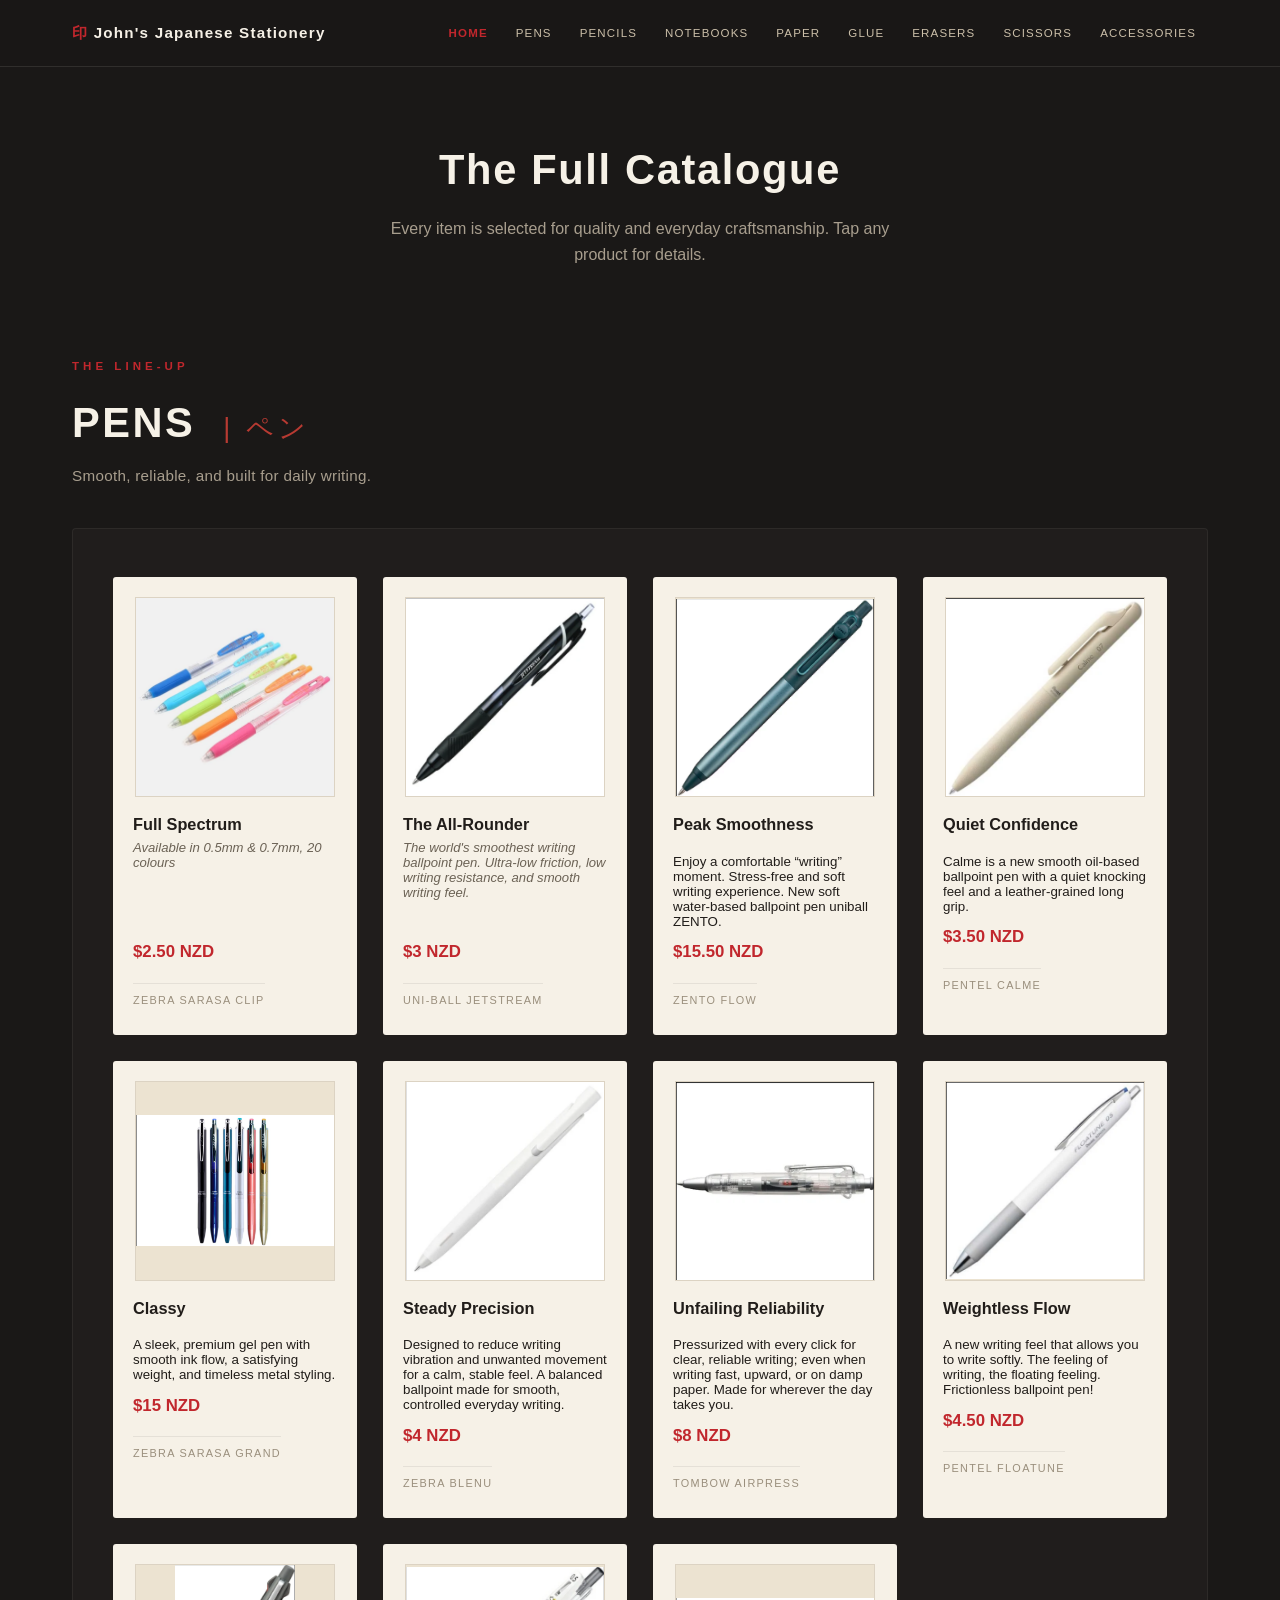
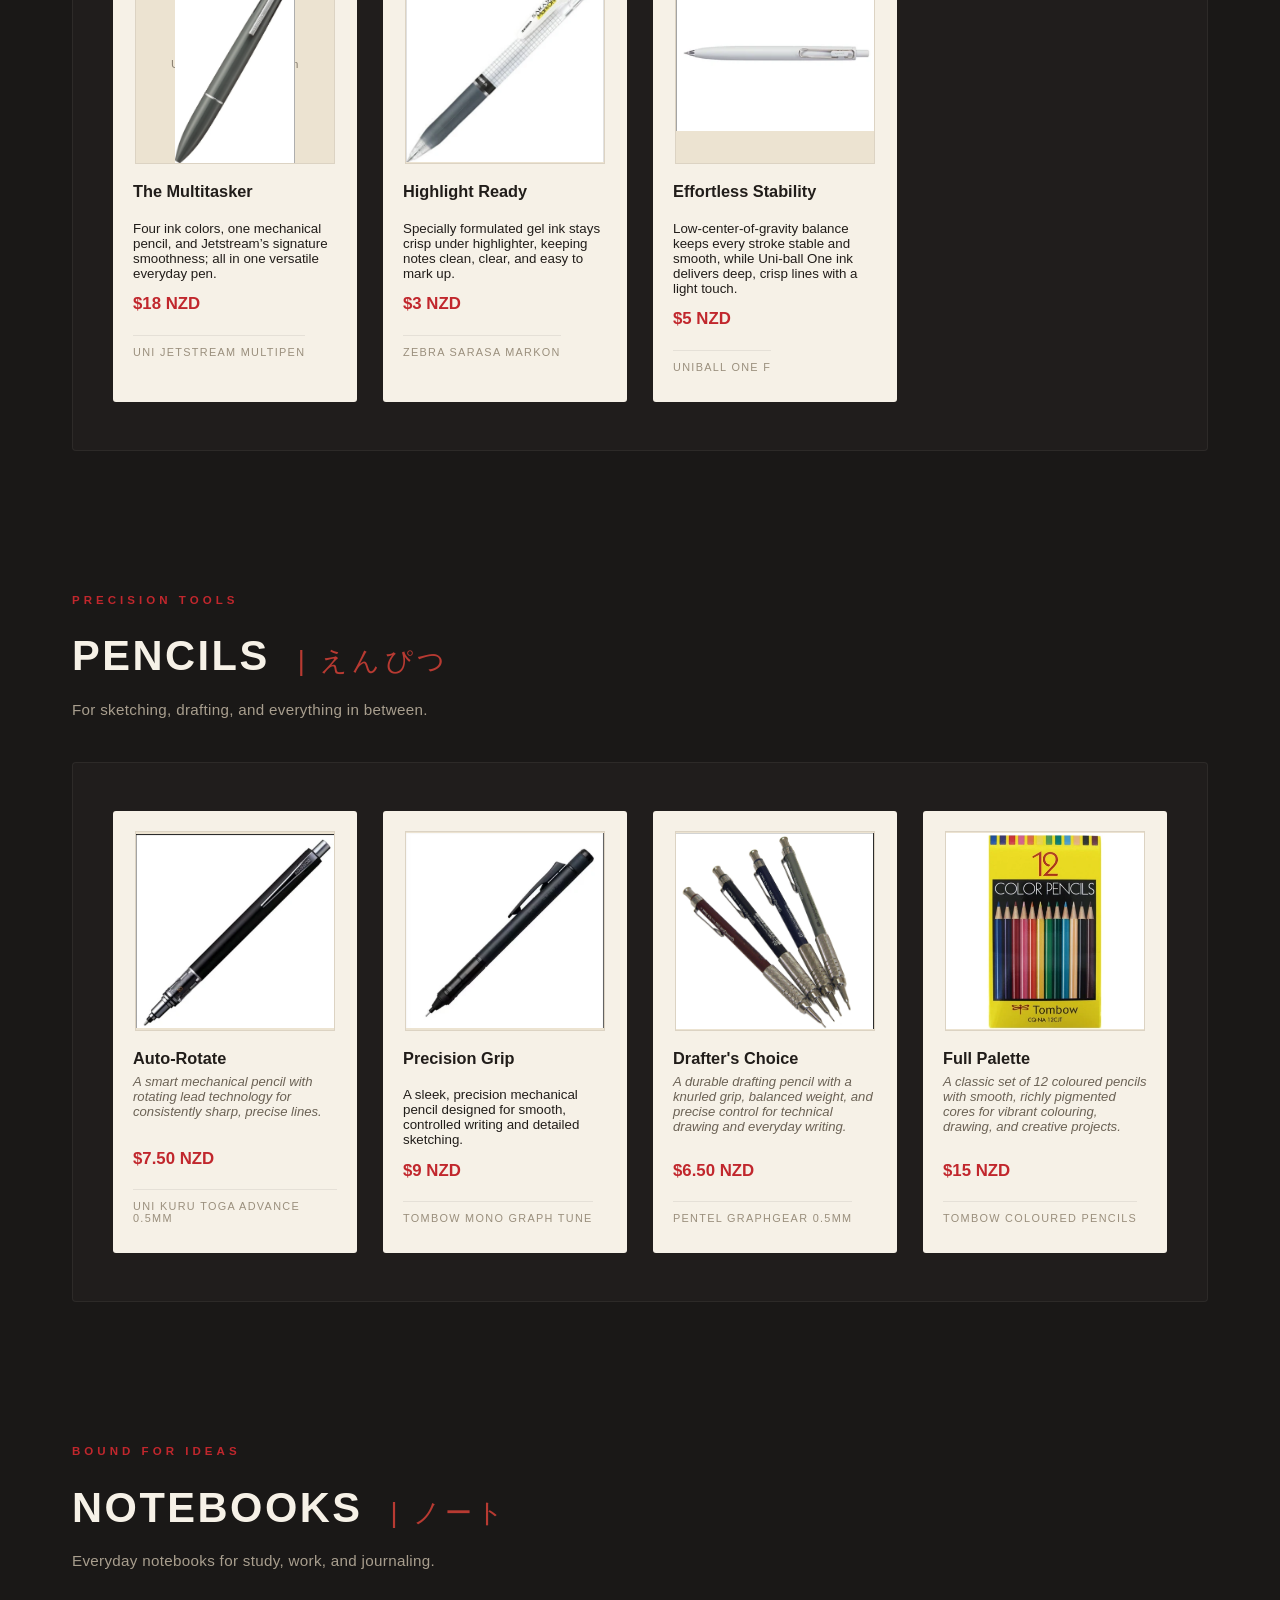
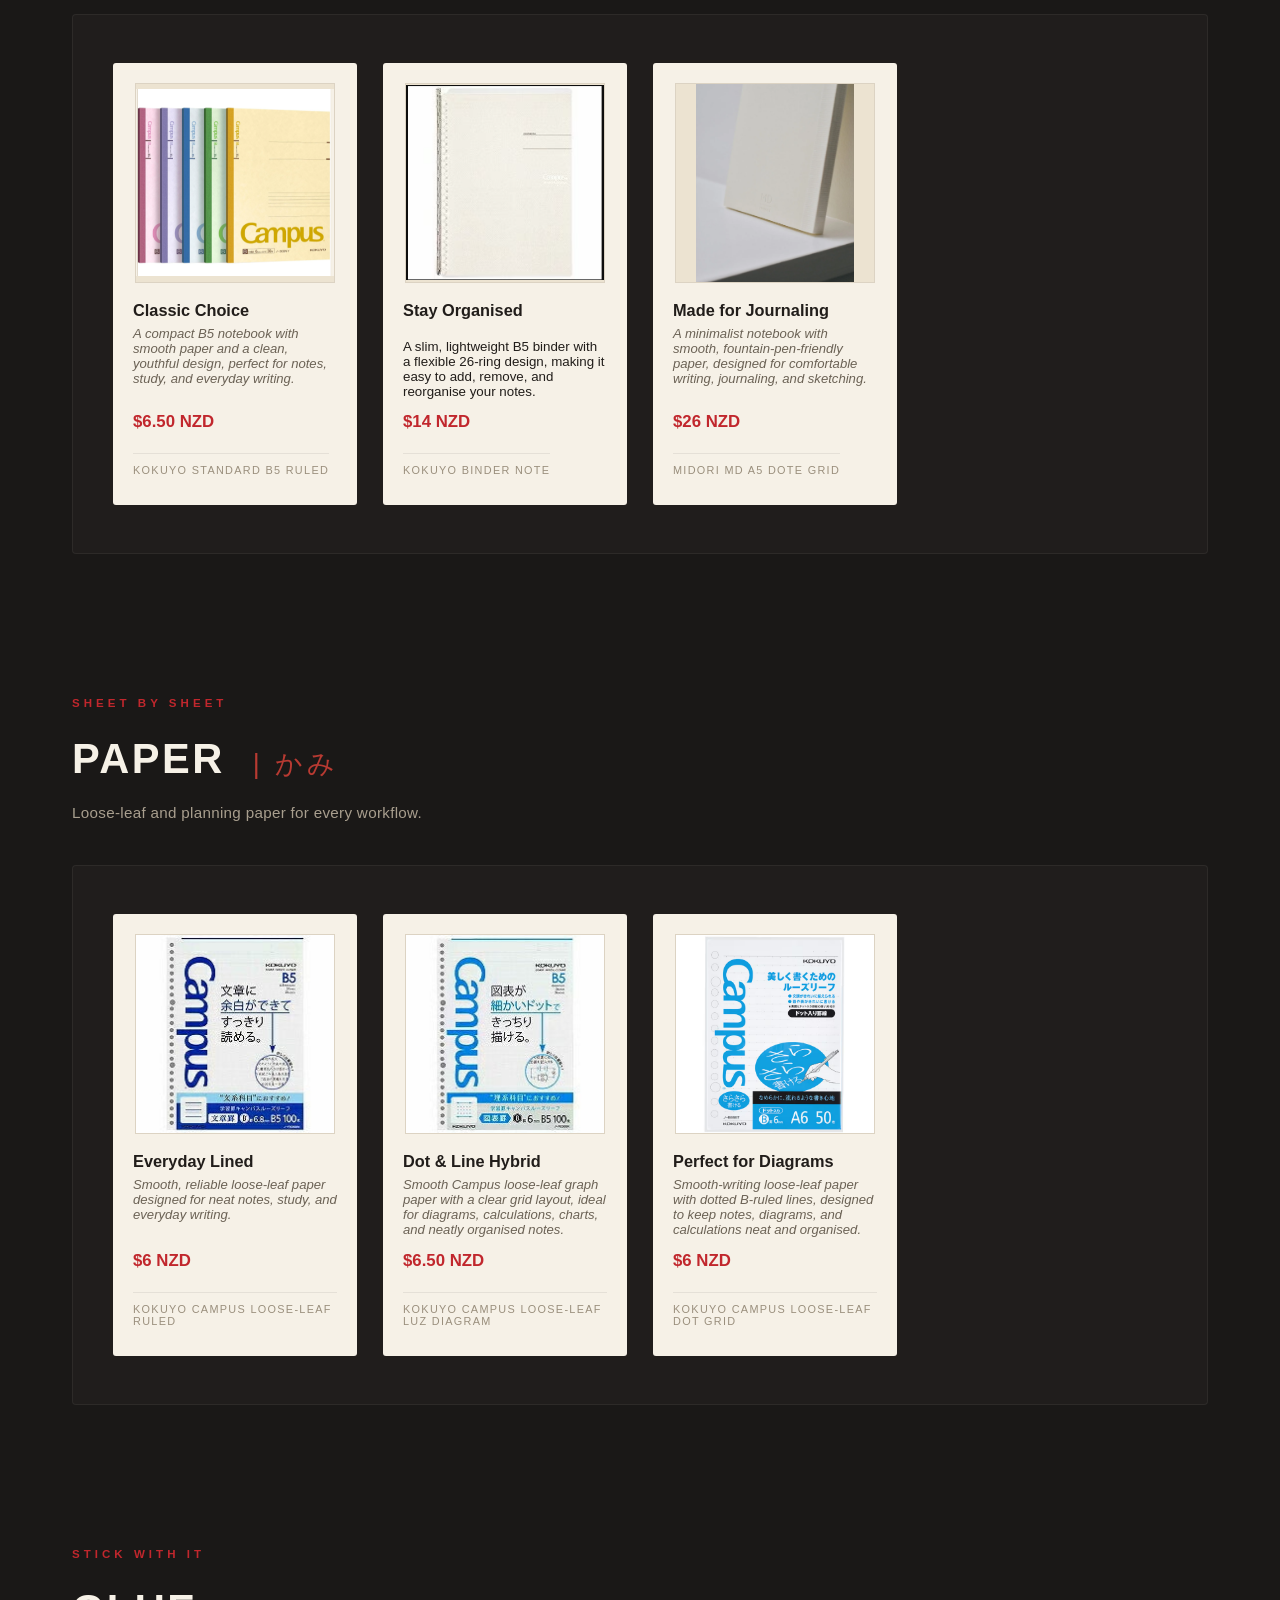
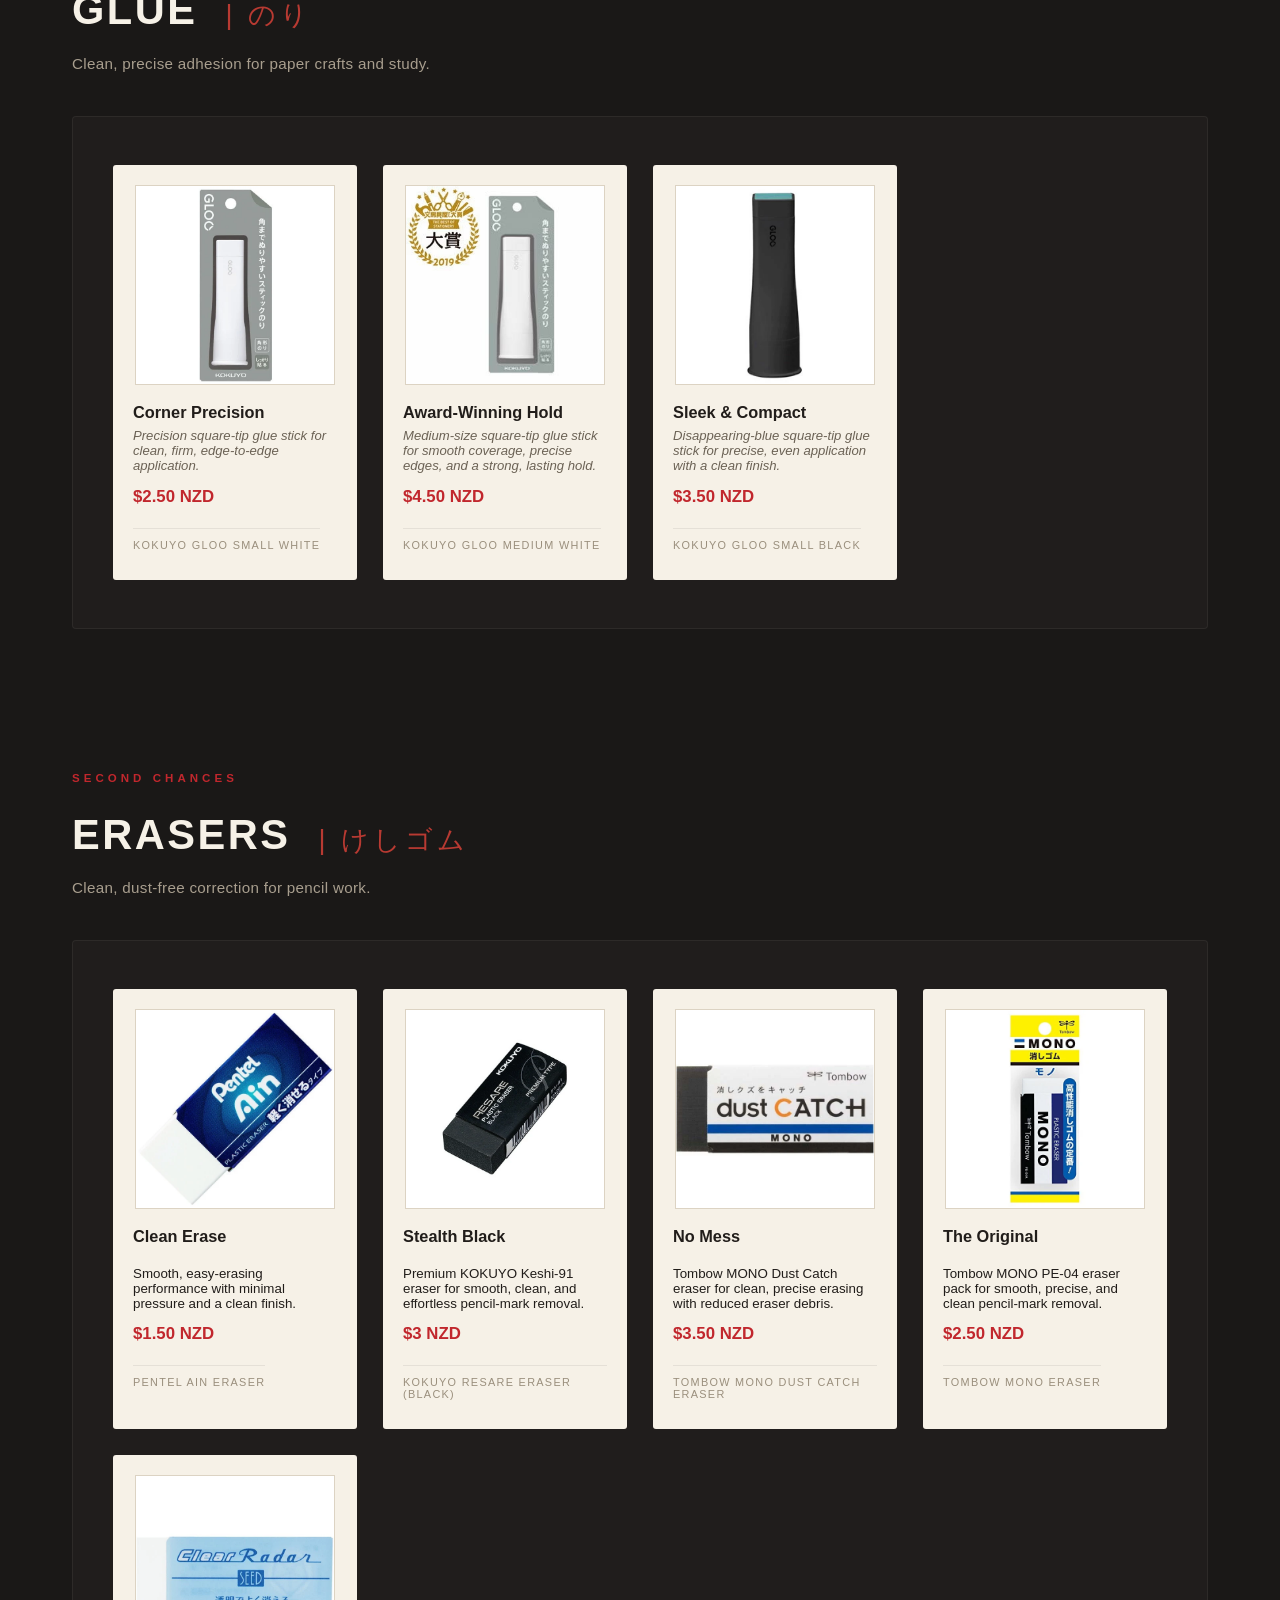
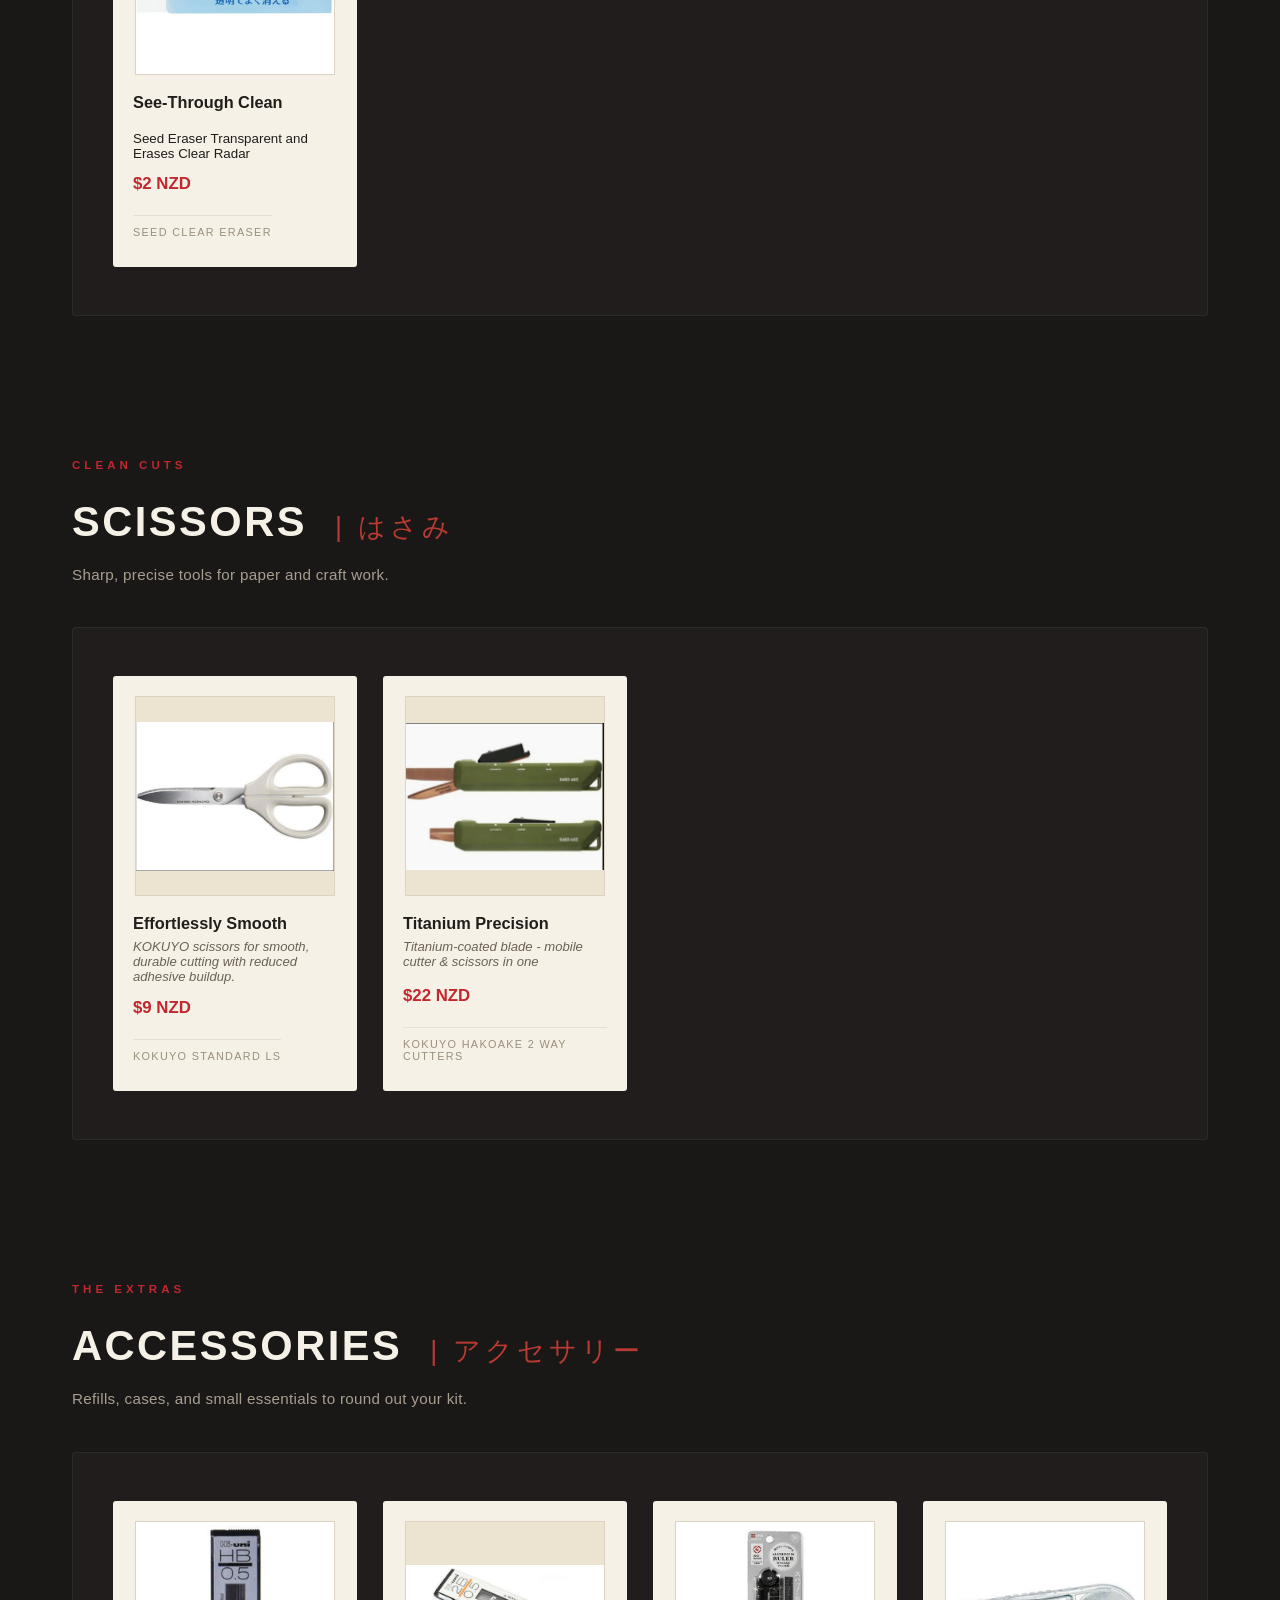
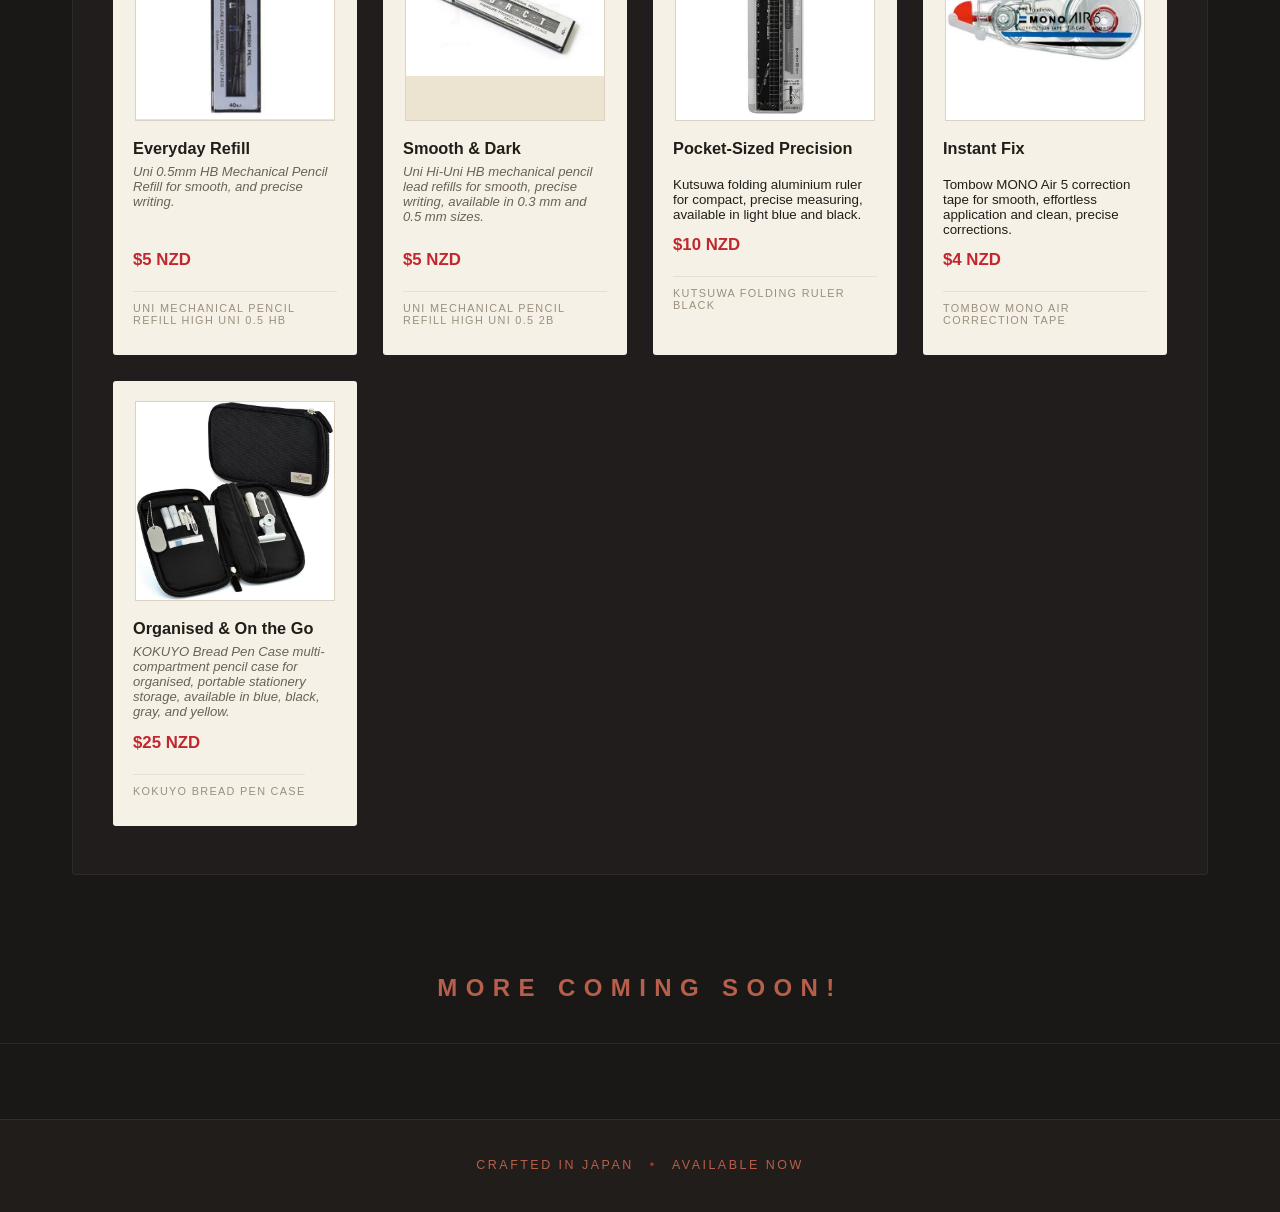
==== commit ac3eef55: "Product reupload Fixed images not loading" ====
--- a/products.html
+++ b/products.html
@@ -56,10 +56,10 @@
                           ◆Body weight: 10.9g Refill core: JF-1.0 core"
             data-price="$2.50 NZD"
             data-brand="Full Spectrum"
-            data-image="images/zebra-sarasa-clip.webp"
+            data-image="Images/zebra-sarasa-clip.webp"
             data-link="#"><!-- REPLACE WITH SALES LINK -->
             <div class="card-image" data-label="Zebra Sarasa Clip">
-              <img src="images/zebra-sarasa-clip.webp" alt="Zebra Sarasa Clip" loading="lazy" onerror="this.classList.add('img-error')">
+              <img src="Images/zebra-sarasa-clip.webp" alt="Zebra Sarasa Clip" loading="lazy" onerror="this.classList.add('img-error')">
             </div>
             <p class="card-name">Full Spectrum</p>
             <p class="card-subtitle">Available in 0.5mm &amp; 0.7mm, 20 colours</p>
@@ -108,10 +108,10 @@
 "
             data-price="$15.50 NZD"
             data-brand="Zento Flow"
-            data-image="images/zento-flow.png"
+            data-image="Images/zento-flow.png"
             data-link="#"><!-- REPLACE WITH SALES LINK -->
             <div class="card-image" data-label="Zento Flow">
-              <img src="images/zento-flow.png" alt="Zento Flow" loading="lazy" onerror="this.classList.add('img-error')">
+              <img src="Images/zento-flow.png" alt="Zento Flow" loading="lazy" onerror="this.classList.add('img-error')">
             </div>
             <p class="card-name">Peak Smoothness</p>
             <p class="subtitle">Enjoy a comfortable “writing” moment. Stress-free and soft writing experience. New soft water-based ballpoint pen uniball ZENTO.</p>
@@ -124,10 +124,10 @@
             data-subtitle="Calme is a new smooth oil-based ballpoint pen with a quiet knocking feel and a leather-grained long grip. \n●Ball diameter [mm]: 0.5 \n●Shaft color: Beige \n●Ink color: Black/Beige Shaft ●Body length [mm]: 140 \n●Shaft dimension (diameter) [mm]: 11 \n●Refill core: XBXM5H ●Refill core ball diameter [mm]: 0.5 \n●Ink Type: Oil-based \n●Mechanism: Knock type \n●Material: Front shaft = PP, Rear shaft/knock clip = PC, Grip = Elastomer / Body size: 16 x 11 x 140 mm / Body weight: 10 g / Ink ingredients: Oil-based dye + pigment"
             data-price="$3.50 NZD"
             data-brand="Pentel Calme"
-            data-image="images/pentel-calme.png"
+            data-image="Images/pentel-calme.png"
             data-link="#"><!-- REPLACE WITH SALES LINK -->
             <div class="card-image" data-label="Pentel Calme">
-              <img src="images/pentel-calme.png" alt="Pentel Calme" loading="lazy" onerror="this.classList.add('img-error')">
+              <img src="Images/pentel-calme.png" alt="Pentel Calme" loading="lazy" onerror="this.classList.add('img-error')">
             </div>
             <p class="card-name">Quiet Confidence</p>
             <p class="subtitle">Calme is a new smooth oil-based ballpoint pen with a quiet knocking feel and a leather-grained long grip.</p>
@@ -300,10 +300,10 @@
             o	Best For: Precision note-taking, complex math equations, and detailed technical drawing."
             data-price="$7.50 NZD"
             data-brand="Uni Kuru Toga Advance 0.5mm"
-            data-image="images/uni-kuru-toga-advance.png"
+            data-image="Images/uni-kuru-toga-advance.png"
             data-link="#"><!-- REPLACE WITH SALES LINK -->
             <div class="card-image" data-label="Uni Kuru Toga Advance 0.5mm">
-              <img src="images/uni-kuru-toga-advance.png" alt="Uni Kuru Toga Advance 0.5mm" loading="lazy" onerror="this.classList.add('img-error')">
+              <img src="Images/uni-kuru-toga-advance.png" alt="Uni Kuru Toga Advance 0.5mm" loading="lazy" onerror="this.classList.add('img-error')">
             </div>
             <p class="card-name">Auto-Rotate</p>
             <p class="card-subtitle">A smart mechanical pencil with rotating lead technology for consistently sharp, precise lines.</p>
@@ -390,10 +390,10 @@
             Capacity: 100 sheets"
             data-price="$6.50 NZD"
             data-brand="Kokuyo Standard B5 Ruled"
-            data-image="images/kokuyo-standard-B5-ruled.png"
+            data-image="Images/kokuyo-standard-B5-ruled.png"
             data-link="#"><!-- REPLACE WITH SALES LINK -->
             <div class="card-image" data-label="Kokuyo Standard B5 Ruled">
-              <img src="images/kokuyo-standard-B5-ruled.png" alt="Kokuyo Standard B5 Ruled" loading="lazy" onerror="this.classList.add('img-error')">
+              <img src="Images/kokuyo-standard-B5-ruled.png" alt="Kokuyo Standard B5 Ruled" loading="lazy" onerror="this.classList.add('img-error')">
             </div>
             <p class="card-name">Classic Choice</p>
             <p class="card-subtitle">A compact B5 notebook with smooth paper and a clean, youthful design, perfect for notes, study, and everyday writing.</p>
@@ -411,10 +411,10 @@
             The number of biggest accommodations: 25 pieces"
             data-price="$14 NZD"
             data-brand="Kokuyo Binder Note"
-            data-image="images/kokuyo-binder-note.png"
+            data-image="Images/kokuyo-binder-note.png"
             data-link="#"><!-- REPLACE WITH SALES LINK -->
             <div class="card-image" data-label="Kokuyo Binder Note">
-              <img src="images/kokuyo-binder-note.png" alt="Kokuyo Binder Note" loading="lazy" onerror="this.classList.add('img-error')">
+              <img src="Images/kokuyo-binder-note.png" alt="Kokuyo Binder Note" loading="lazy" onerror="this.classList.add('img-error')">
             </div>
             <p class="card-name">Stay Organised</p>
             <p class="subtitle">A slim, lightweight B5 binder with a flexible 26-ring design, making it easy to add, remove, and reorganise your notes.</p>
@@ -429,10 +429,10 @@
             The MD Notebook is a recipient of the 2008 Good Design Award"
             data-price="$26 NZD"
             data-brand="Midori MD A5 Dote Grid"
-            data-image="images/midori-md A5 dote grid.png"
+            data-image="Images/midori-md A5 dote grid.png"
             data-link="#"><!-- REPLACE WITH SALES LINK -->
             <div class="card-image" data-label="Midori MD A5 Dote Grid">
-              <img src="images/midori-md A5 dote grid.png" alt="Midori MD A5 Dote Grid" loading="lazy" onerror="this.classList.add('img-error')">
+              <img src="Images/midori-md A5 dote grid.png" alt="Midori MD A5 Dote Grid" loading="lazy" onerror="this.classList.add('img-error')">
             </div>
             <p class="card-name">Made for Journaling</p>
             <p class="card-subtitle">A minimalist notebook with smooth, fountain-pen-friendly paper, designed for comfortable writing, journaling, and sketching.</p>
@@ -465,10 +465,10 @@
             ◆Binding style: Perfect binding Inner paper: High-quality paper"
             data-price="$6 NZD"
             data-brand="Kokuyo Campus Study Planner"
-            data-image="images/kokuyo-campus-study-planner.avif"
+            data-image="Images/kokuyo-campus-study-planner.avif"
             data-link="#">
             <div class="card-image" data-label="Kokuyo Campus Study Planner">
-              <img src="images/kokuyo-campus-study-planner.avif" alt="Kokuyo Campus Study Planner" loading="lazy" onerror="this.classList.add('img-error')">
+              <img src="Images/kokuyo-campus-study-planner.avif" alt="Kokuyo Campus Study Planner" loading="lazy" onerror="this.classList.add('img-error')">
             </div>
             <p class="card-name">Plan Your Week</p>
             <p class="card-subtitle">An A5 weekly study planner with structured ruled pages to organise assignments, schedules, goals, and daily progress.</p>
@@ -487,10 +487,10 @@
             ◆Round hole Paper quality: High quality paper, paper thickness: 75g/square meter"
             data-price="$20 NZD"
             data-brand="Kokuyo Campus Loose-Leaf Ruled"
-            data-image="images/kokuyo-campus-loose-leaf.avif"
+            data-image="Images/kokuyo-campus-loose-leaf.avif"
             data-link="#"><!-- REPLACE WITH SALES LINK -->
             <div class="card-image" data-label="Kokuyo Campus Loose-Leaf">
-              <img src="images/kokuyo-campus-loose-leaf.avif" alt="Kokuyo Campus Loose-Leaf" loading="lazy" onerror="this.classList.add('img-error')">
+              <img src="Images/kokuyo-campus-loose-leaf.avif" alt="Kokuyo Campus Loose-Leaf" loading="lazy" onerror="this.classList.add('img-error')">
             </div>
             <p class="card-name">Everyday Lined</p>
             <p class="card-subtitle">Smooth, reliable loose-leaf paper designed for neat notes, study, and everyday writing.</p>
@@ -509,10 +509,10 @@
             ◆Round hole Paper quality: High quality paper, paper thickness: 75g/square meter"
             data-price="$20 NZD"
             data-brand="Kokuyo Campus Loose-Leaf Luz Diagram"
-            data-image="images/kokuyo-campus-looseleaf-line-dot.avif"
+            data-image="Images/kokuyo-campus-looseleaf-line-dot.avif"
             data-link="#"><!-- REPLACE WITH SALES LINK -->
             <div class="card-image" data-label="Kokuyo Campus Loose-Leaf">
-              <img src="images/kokuyo-campus-looseleaf-line-dot.avif" alt="Kokuyo Campus Loose-Leaf" loading="lazy" onerror="this.classList.add('img-error')">
+              <img src="Images/kokuyo-campus-looseleaf-line-dot.avif" alt="Kokuyo Campus Loose-Leaf" loading="lazy" onerror="this.classList.add('img-error')">
             </div>
             <p class="card-name">Dot &amp; Line Hybrid</p>
             <p class="card-subtitle">Smooth Campus loose-leaf graph paper with a clear grid layout, ideal for diagrams, calculations, charts, and neatly organised notes.</p>
@@ -537,10 +537,10 @@
             ●Paper thickness: 70g/m2・0.1mm approx."
             data-price="$20 NZD"
             data-brand="Kokuyo Campus Loose-Leaf Dot Grid"
-            data-image="images/kokuyo-campus-looseleaf-dot.avif"
+            data-image="Images/kokuyo-campus-looseleaf-dot.avif"
             data-link="#"><!-- REPLACE WITH SALES LINK -->
             <div class="card-image" data-label="Kokuyo Campus Loose-Leaf">
-              <img src="images/kokuyo-campus-looseleaf-dot.avif" alt="Kokuyo Campus Loose-Leaf" loading="lazy" onerror="this.classList.add('img-error')">
+              <img src="Images/kokuyo-campus-looseleaf-dot.avif" alt="Kokuyo Campus Loose-Leaf" loading="lazy" onerror="this.classList.add('img-error')">
             </div>
             <p class="card-name">Perfect for Diagrams</p>
             <p class="card-subtitle">Smooth-writing loose-leaf paper with dotted B-ruled lines, designed to keep notes, diagrams, and calculations neat and organised.</p>
@@ -575,10 +575,10 @@
             •	The body and cap are made with 75% recycled plastic."
             data-price="$3 NZD"
             data-brand="Kokuyo Gloo Small White"
-            data-image="images/kokuyo-glue-small.webp"
+            data-image="Images/kokuyo-glue-small.webp"
             data-link="#"><!-- REPLACE WITH SALES LINK -->
             <div class="card-image" data-label="Kokuyo Gloo Small White">
-              <img src="images/kokuyo-glue-small.webp" alt="Kokuyo Gloo Small White" loading="lazy" onerror="this.classList.add('img-error')">
+              <img src="Images/kokuyo-glue-small.webp" alt="Kokuyo Gloo Small White" loading="lazy" onerror="this.classList.add('img-error')">
             </div>
             <p class="card-name">Corner Precision</p>
             <p class="card-subtitle">Precision square-tip glue stick for clean, firm, edge-to-edge application.</p>
@@ -598,10 +598,10 @@
             •	The body and cap are made with 75% recycled plastic."
             data-price="$4.50 NZD"
             data-brand="Kokuyo Gloo Medium White"
-            data-image="images/kokuyo-glue-medium.avif"
+            data-image="Images/kokuyo-glue-medium.avif"
             data-link="#"><!-- REPLACE WITH SALES LINK -->
             <div class="card-image" data-label="Kokuyo Gloo Medium White">
-              <img src="images/kokuyo-glue-medium.avif" alt="Kokuyo Gloo Medium White" loading="lazy" onerror="this.classList.add('img-error')">
+              <img src="Images/kokuyo-glue-medium.avif" alt="Kokuyo Gloo Medium White" loading="lazy" onerror="this.classList.add('img-error')">
             </div>
             <p class="card-name">Award-Winning Hold</p>
             <p class="card-subtitle">Medium-size square-tip glue stick for smooth coverage, precise edges, and a strong, lasting hold.</p>
@@ -621,10 +621,10 @@
             •	The body and cap are made with 75% recycled plastic.\n"
             data-price="$3.50 NZD"
             data-brand="Kokuyo Gloo Small Black"
-            data-image="images/kokuyo-glue-blue.webp"
+            data-image="Images/kokuyo-glue-blue.webp"
             data-link="#"><!-- REPLACE WITH SALES LINK -->
             <div class="card-image" data-label="Kokuyo Gloo Small Black">
-              <img src="images/kokuyo-glue-blue.webp" alt="Kokuyo Gloo Small Black" loading="lazy" onerror="this.classList.add('img-error')">
+              <img src="Images/kokuyo-glue-blue.webp" alt="Kokuyo Gloo Small Black" loading="lazy" onerror="this.classList.add('img-error')">
             </div>
             <p class="card-name">Sleek &amp; Compact</p>
             <p class="card-subtitle">Disappearing-blue square-tip glue stick for precise, even application with a clean finish.</p>
@@ -656,10 +656,10 @@
             Ain lightly wipe type plastic eraser. "
             data-price="$1.50 NZD"
             data-brand="Pentel Ain Eraser"
-            data-image="images/pentel-ain-eraser.webp"
+            data-image="Images/pentel-ain-eraser.webp"
             data-link="#"><!-- REPLACE WITH SALES LINK -->
             <div class="card-image" data-label="Pentel Ain">
-              <img src="images/pentel-ain-eraser.webp" alt="Pentel Ain" loading="lazy" onerror="this.classList.add('img-error')">
+              <img src="Images/pentel-ain-eraser.webp" alt="Pentel Ain" loading="lazy" onerror="this.classList.add('img-error')">
             </div>
             <p class="card-name">Clean Erase</p>
             <p class="subtitle">Smooth, easy-erasing performance with minimal pressure and a clean finish.</p>
@@ -673,10 +673,10 @@
             Width 20 x Length 45 x Thickness 12 mm The twin structure of special foam and erase polymer provides a high level of erasing performance that can be erased cleanly with light force. It also collects erased scraps. R.E.S.A.R.E. \n◆ For pencils \n◆ Body: Black Main body: PVC-P, paper wrapping: Contains waste paper pulp."
             data-price="$3 NZD"
             data-brand="Kokuyo Resare Eraser (Black)"
-            data-image="images/kokuyo-resare-black-eraser.webp"
+            data-image="Images/kokuyo-resare-black-eraser.webp"
             data-link="#"><!-- REPLACE WITH SALES LINK -->
             <div class="card-image" data-label="Kokuyo Resare (Black)">
-              <img src="images/kokuyo-resare-black-eraser.webp" alt="Kokuyo Resare (Black)" loading="lazy" onerror="this.classList.add('img-error')">
+              <img src="Images/kokuyo-resare-black-eraser.webp" alt="Kokuyo Resare (Black)" loading="lazy" onerror="this.classList.add('img-error')">
             </div>
             <p class="card-name">Stealth Black</p>
             <p class="subtitle">Premium KOKUYO Keshi-91 eraser for smooth, clean, and effortless pencil-mark removal.</p>
@@ -691,10 +691,10 @@
             ◆ Body size: W23 x D11 x H55mm"
             data-price="$3.50 NZD"
             data-brand="Tombow Mono Dust Catch Eraser"
-            data-image="images/tombow-mono-dust-catch.webp"
+            data-image="Images/tombow-mono-dust-catch.webp"
             data-link="#"><!-- REPLACE WITH SALES LINK -->
             <div class="card-image" data-label="Tombow Mono Dust Catch">
-              <img src="images/tombow-mono-dust-catch.webp" alt="Tombow Mono Dust Catch" loading="lazy" onerror="this.classList.add('img-error')">
+              <img src="Images/tombow-mono-dust-catch.webp" alt="Tombow Mono Dust Catch" loading="lazy" onerror="this.classList.add('img-error')">
             </div>
             <p class="card-name">No Mess</p>
             <p class="subtitle">Tombow MONO Dust Catch eraser for clean, precise erasing with reduced eraser debris.</p>
@@ -711,10 +711,10 @@
             A high-performance eraser for office work, the drafting. The rolled paper uses 100% of wastepaper combination rates. The pronoun of the eraser that CAD is not broken even if I put it out with strong power."
             data-price="$2.50 NZD"
             data-brand="Tombow Mono Eraser"
-            data-image="images/tombow-mono-eraser.webp"
+            data-image="Images/tombow-mono-eraser.webp"
             data-link="#"><!-- REPLACE WITH SALES LINK -->
             <div class="card-image" data-label="Tombow Mono">
-              <img src="images/tombow-mono-eraser.webp" alt="Tombow Mono" loading="lazy" onerror="this.classList.add('img-error')">
+              <img src="Images/tombow-mono-eraser.webp" alt="Tombow Mono" loading="lazy" onerror="this.classList.add('img-error')">
             </div>
             <p class="card-name">The Original</p>
             <p class="subtitle">Tombow MONO PE-04 eraser pack for smooth, precise, and clean pencil-mark removal.</p>
@@ -730,10 +730,10 @@
             High-quality transparent eraser suitable for writing, drawing, drafting, schoolwork, and office use. Provides clear visibility, precise control, and strong erasing performance with a clean finish."
             data-price="$2 NZD"
             data-brand="Seed Clear Eraser"
-            data-image="images/seed-clear-eraser.webp"
+            data-image="Images/seed-clear-eraser.webp"
             data-link="#"><!-- REPLACE WITH SALES LINK -->
             <div class="card-image" data-label="Seed Clear">
-              <img src="images/seed-clear-eraser.webp" alt="Seed Clear" loading="lazy" onerror="this.classList.add('img-error')">
+              <img src="Images/seed-clear-eraser.webp" alt="Seed Clear" loading="lazy" onerror="this.classList.add('img-error')">
             </div>
             <p class="card-name">See-Through Clean</p>
             <p class="subtitle">Seed Eraser Transparent and Erases Clear Radar</p>
@@ -761,10 +761,10 @@
             data-subtitle="Total length 174 x width 75 mm\n Standard type scissors that can easily cut everything from cardboard to thin materials such as vinyl. scissors.\n ◆Blade length: 65mm\n ◆Standard type of hybrid arch blade Blade: Stainless steel, handle: R-ABS"
             data-price="$9 NZD"
             data-brand="Kokuyo Standard LS"
-            data-image="images/kokuyo-ls-scissors.png"
+            data-image="Images/kokuyo-ls-scissors.png"
             data-link="#"><!-- REPLACE WITH SALES LINK -->
             <div class="card-image" data-label="Kokuyo Standard LS">
-              <img src="images/kokuyo-ls-scissors.png" alt="Kokuyo Standard LS" loading="lazy" onerror="this.classList.add('img-error')">
+              <img src="Images/kokuyo-ls-scissors.png" alt="Kokuyo Standard LS" loading="lazy" onerror="this.classList.add('img-error')">
             </div>
             <p class="card-name">Effortlessly Smooth</p>
             <p class="card-subtitle">KOKUYO scissors for smooth, durable cutting with reduced adhesive buildup.</p>
@@ -778,10 +778,10 @@
             When you need to open boxes, use the cutter component. The blades and body are angled so that they act as a guide that glides along the box when cutting. To use the cutter, simply move the slider to the center position. To use the scissors, move the slider to push the blades all the way out. The slider button will release and act as a handle for the scissors. To retract the blades back to the cutter or locked positions, simply press down on the slider and pull them back."
             data-price="$22 NZD"
             data-brand="Kokuyo Hakoake 2 Way Cutters"
-            data-image="images/hako-ake-2-way-cutters.png"
+            data-image="Images/hako-ake-2-way-cutters.png"
             data-link="#"><!-- REPLACE WITH SALES LINK -->
             <div class="card-image" data-label="Kokuyo Hakoake 2 Way Cutters">
-              <img src="images/hako-ake-2-way-cutters.png" alt="Kokuyo Hakoake 2 Way Cutters" loading="lazy" onerror="this.classList.add('img-error')">
+              <img src="Images/hako-ake-2-way-cutters.png" alt="Kokuyo Hakoake 2 Way Cutters" loading="lazy" onerror="this.classList.add('img-error')">
             </div>
             <p class="card-name">Titanium Precision</p>
             <p class="card-subtitle">Titanium-coated blade - mobile cutter &amp; scissors in one</p>
@@ -811,10 +811,10 @@
             ◆Package size: W59 x D80 x H23mm"
             data-price="$5 NZD"
             data-brand="Uni Mechanical Pencil Refill High Uni 0.5 HB"
-            data-image="images/uni-0.5-lead-hb.png"
+            data-image="Images/uni-0.5-lead-hb.png"
             data-link="#"><!-- REPLACE WITH SALES LINK -->
             <div class="card-image" data-label="Uni Mechanical Pencil Refill High Uni 0.5 HB">
-              <img src="images/uni-0.5-lead-hb.png" alt="Uni Mechanical Pencil Refill High Uni 0.5 HB" loading="lazy" onerror="this.classList.add('img-error')">
+              <img src="Images/uni-0.5-lead-hb.png" alt="Uni Mechanical Pencil Refill High Uni 0.5 HB" loading="lazy" onerror="this.classList.add('img-error')">
             </div>
             <p class="card-name">Everyday Refill</p>
             <p class="card-subtitle">Uni 0.5mm HB Mechanical Pencil Refill for smooth, and precise writing.</p>
@@ -831,10 +831,10 @@
             ◆Package weight: 78g"
             data-price="$5 NZD"
             data-brand="Uni Mechanical Pencil Refill High Uni 0.5 2B"
-            data-image="images/uni-0.5-lead-2b.png"
+            data-image="Images/uni-0.5-lead-2b.png"
             data-link="#"><!-- REPLACE WITH SALES LINK -->
             <div class="card-image" data-label="Uni Mechanical Pencil Refill High Uni 0.5 2B">
-              <img src="images/uni-0.5-lead-2b.png" alt="Uni Mechanical Pencil Refill High Uni 0.5 2B" loading="lazy" onerror="this.classList.add('img-error')">
+              <img src="Images/uni-0.5-lead-2b.png" alt="Uni Mechanical Pencil Refill High Uni 0.5 2B" loading="lazy" onerror="this.classList.add('img-error')">
             </div>
             <p class="card-name">Smooth &amp; Dark</p>
             <p class="card-subtitle">Uni Hi-Uni HB mechanical pencil lead refills for smooth, precise writing, available in 0.3 mm and 0.5 mm sizes.</p>
@@ -847,10 +847,10 @@
             data-subtitle="Sleek, sturdy, and portable, this aluminum multi ruler is a perfect tool to carry in any pen case or backpack. When fully extended, it measures 30 cm. When you aren't using it, it can be folded in half and tucked away. The perfectly tightened hinge holds the ruler in the position you set it to, so you don't need to worry about it folding back when you use it as a straight edge. You can even use the ruler as a protractor, thanks to degree markings printed on the hinge. All of the markings on the ruler are laser engraved, so they won't fade over time."
             data-price="$10 NZD"
             data-brand="Kutsuwa Folding Ruler Black"
-            data-image="images/hi-line-folding-ruler.webp"
+            data-image="Images/hi-line-folding-ruler.webp"
             data-link="#"><!-- REPLACE WITH SALES LINK -->
             <div class="card-image" data-label="Kutsuwa Folding Ruler Black">
-              <img src="images/hi-line-folding-ruler.webp" alt="Kutsuwa Folding Ruler Black" loading="lazy" onerror="this.classList.add('img-error')">
+              <img src="Images/hi-line-folding-ruler.webp" alt="Kutsuwa Folding Ruler Black" loading="lazy" onerror="this.classList.add('img-error')">
             </div>
             <p class="card-name">Pocket-Sized Precision</p>
             <p class="subtitle">Kutsuwa folding aluminium ruler for compact, precise measuring, available in light blue and black.</p>
@@ -869,10 +869,10 @@
             ◆Body weight: 14g"
             data-price="$4 NZD"
             data-brand="Tombow Mono Air Correction Tape"
-            data-image="images/tombow-mono-correction-tape.webp"
+            data-image="Images/tombow-mono-correction-tape.webp"
             data-link="#"><!-- REPLACE WITH SALES LINK -->
             <div class="card-image" data-label="Tombow Mono Air Correction Tape">
-              <img src="images/tombow-mono-correction-tape.webp" alt="Tombow Mono Air Correction Tape" loading="lazy" onerror="this.classList.add('img-error')">
+              <img src="Images/tombow-mono-correction-tape.webp" alt="Tombow Mono Air Correction Tape" loading="lazy" onerror="this.classList.add('img-error')">
             </div>
             <p class="card-name">Instant Fix</p>
             <p class="subtitle">Tombow MONO Air 5 correction tape for smooth, effortless application and clean, precise corrections.</p>
@@ -885,10 +885,10 @@
             data-subtitle="This slim and stylish corduroy pen case opens wide like a book and lies flat as a pancake. Inside it features a variety of pockets for pens, page flags, and other small accessories. The left side also includes a larger pocket for an A7 notebook, as well as a strap for hanging tags, charms, or even a roll of washi tape. A zipper pocket on the right side is perfect for holding bulkier items like erasers and correction tapes. The case also works great as a makeup pouch!"
             data-price="$25 NZD"
             data-brand="Kokuyo Bread Pen Case"
-            data-image="images/kokuyo-pen-case.jpg"
+            data-image="Images/kokuyo-pen-case.jpg"
             data-link="#"><!-- REPLACE WITH SALES LINK -->
             <div class="card-image" data-label="Kokuyo Bread Pen Casee">
-              <img src="images/kokuyo-pen-case.jpg" alt="Kokuyo Bread Pen Case" loading="lazy" onerror="this.classList.add('img-error')">
+              <img src="Images/kokuyo-pen-case.jpg" alt="Kokuyo Bread Pen Case" loading="lazy" onerror="this.classList.add('img-error')">
             </div>
             <p class="card-name">Organised &amp; On the Go</p>
             <p class="card-subtitle">KOKUYO Bread Pen Case multi-compartment pencil case for organised, portable stationery storage, available in blue, black, gray, and yellow.</p>
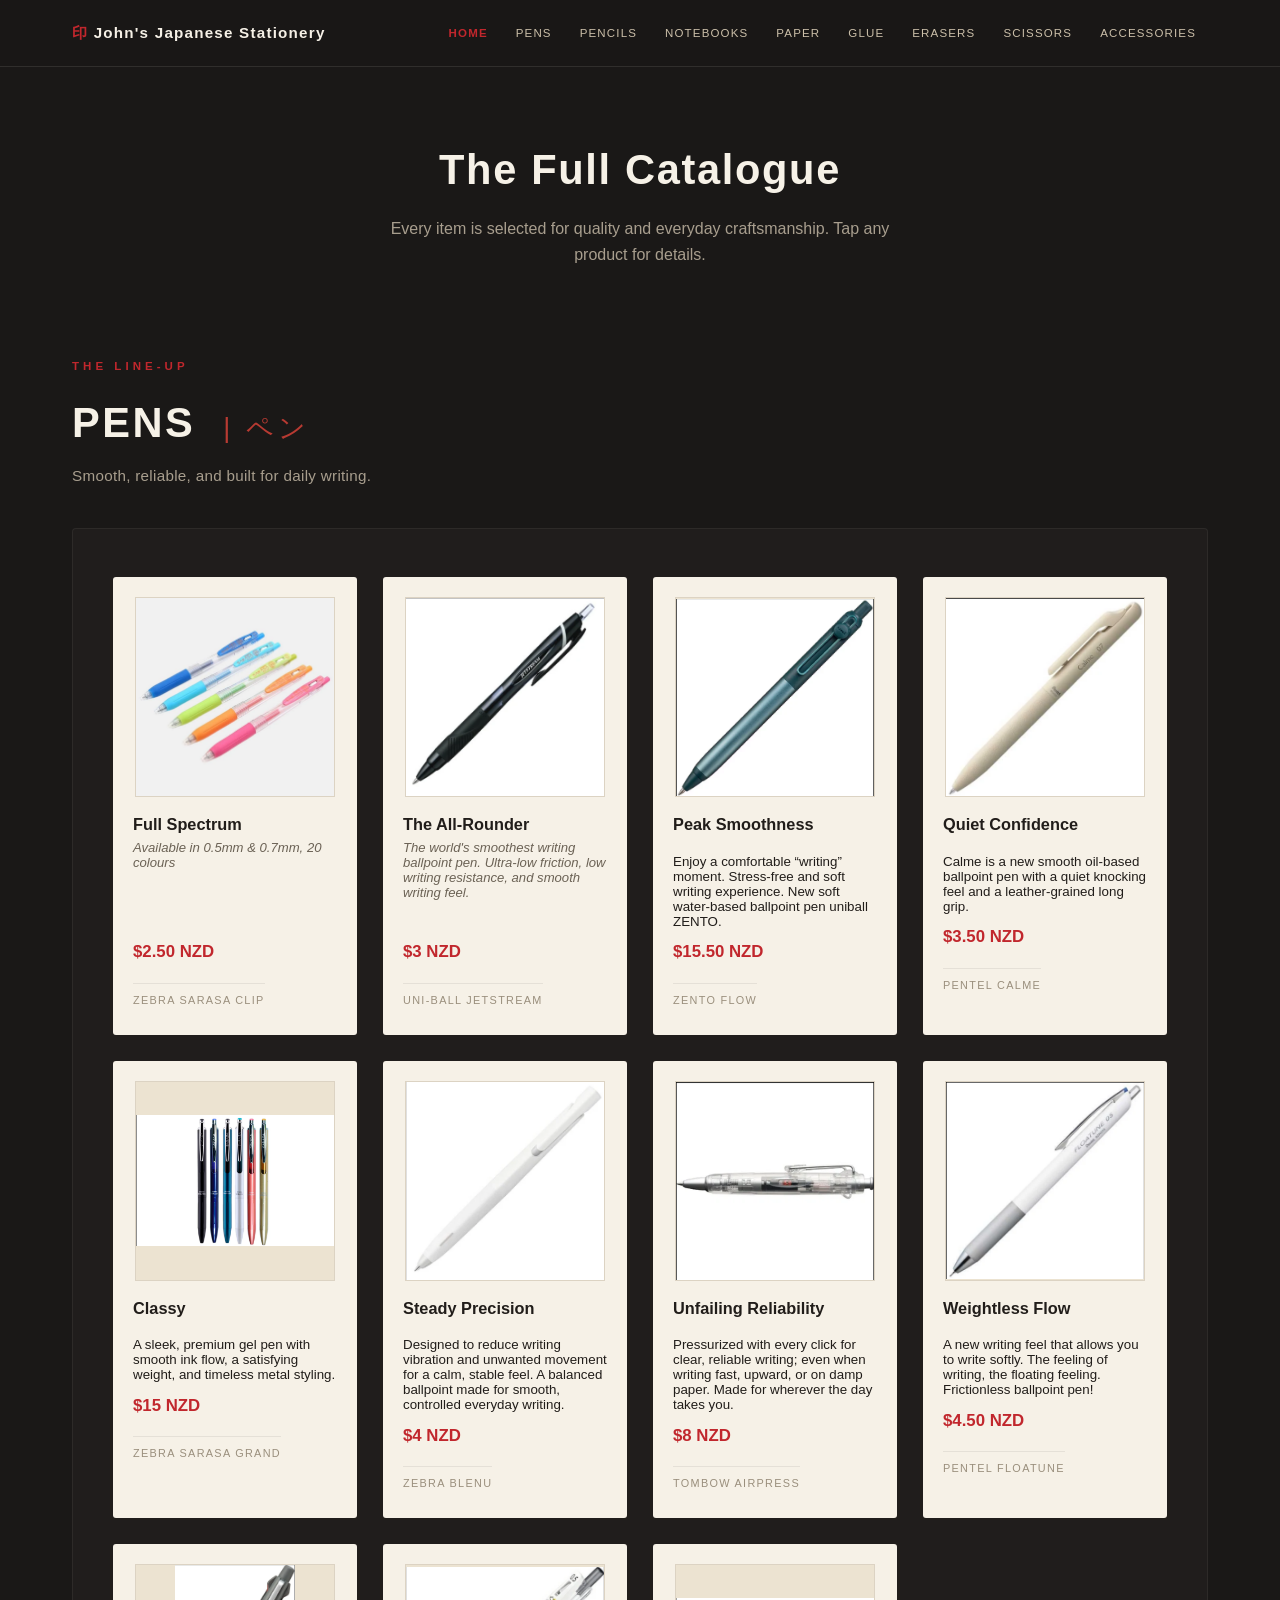
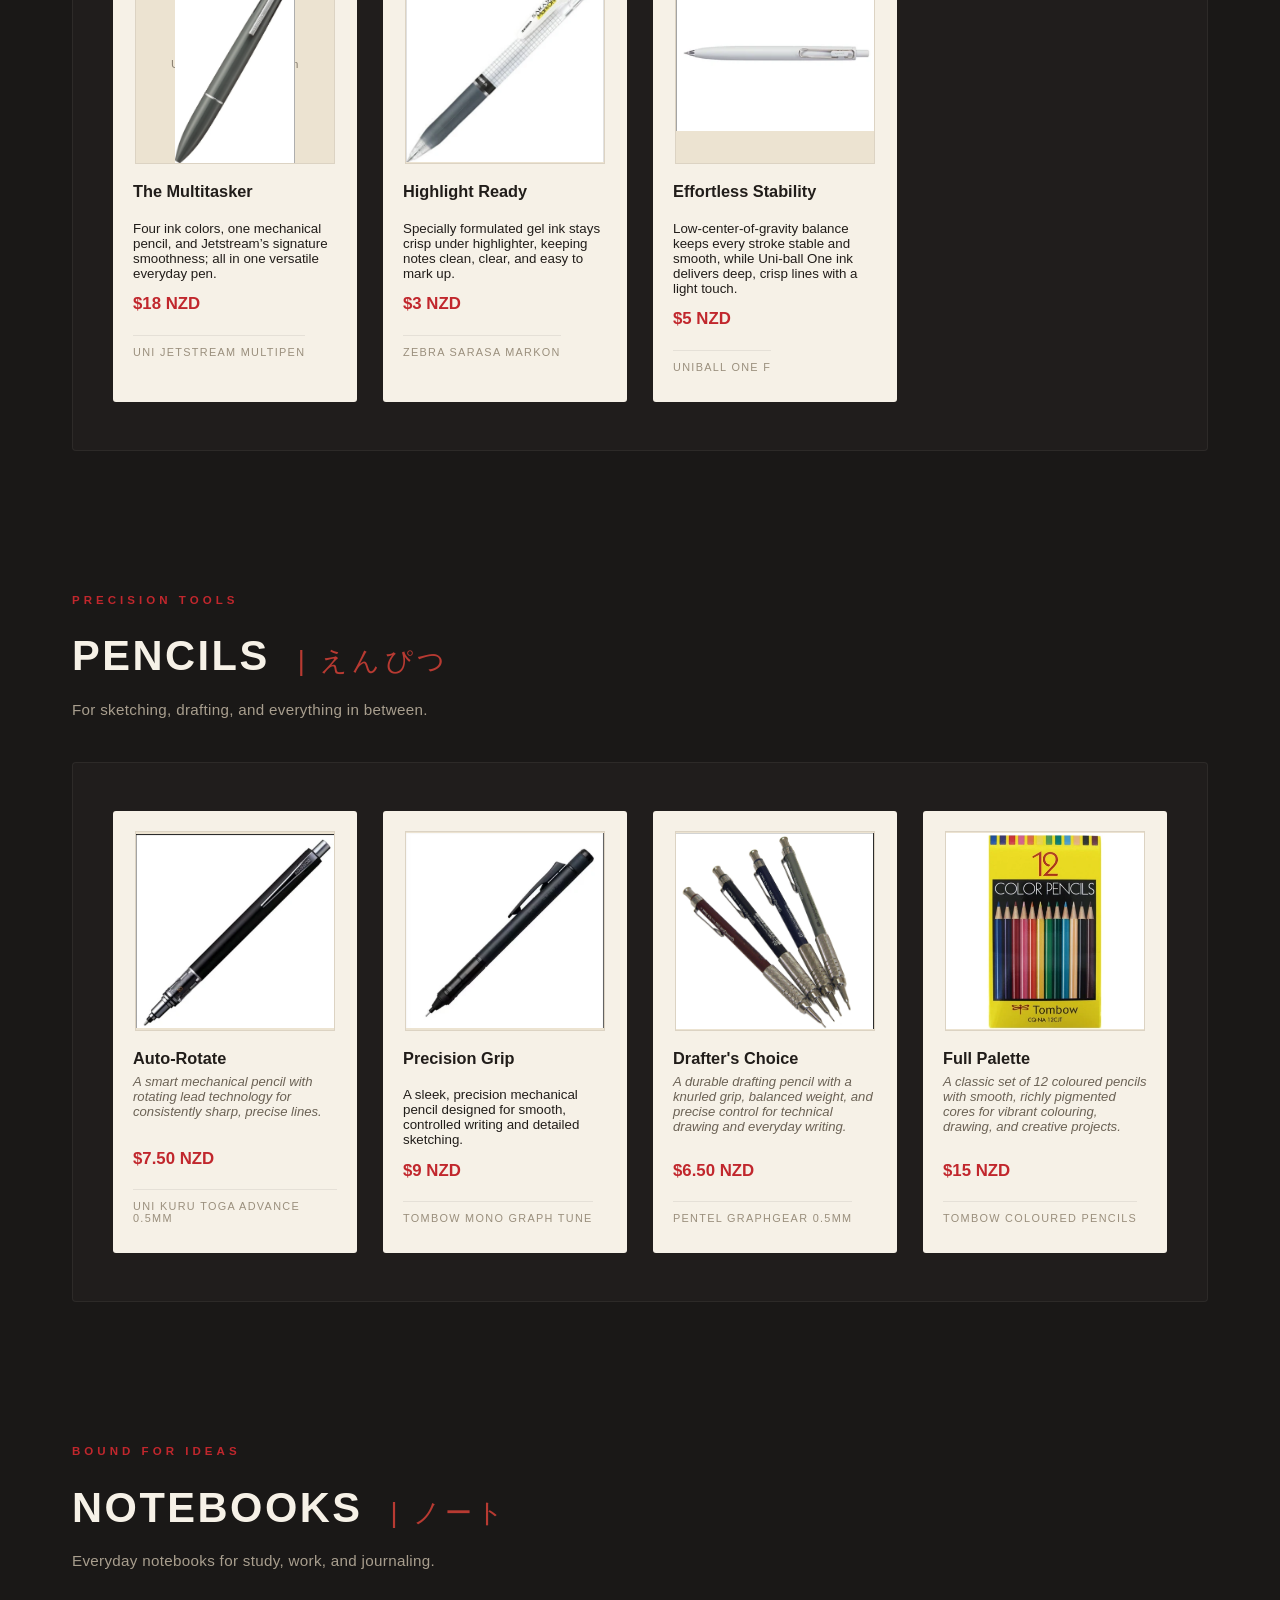
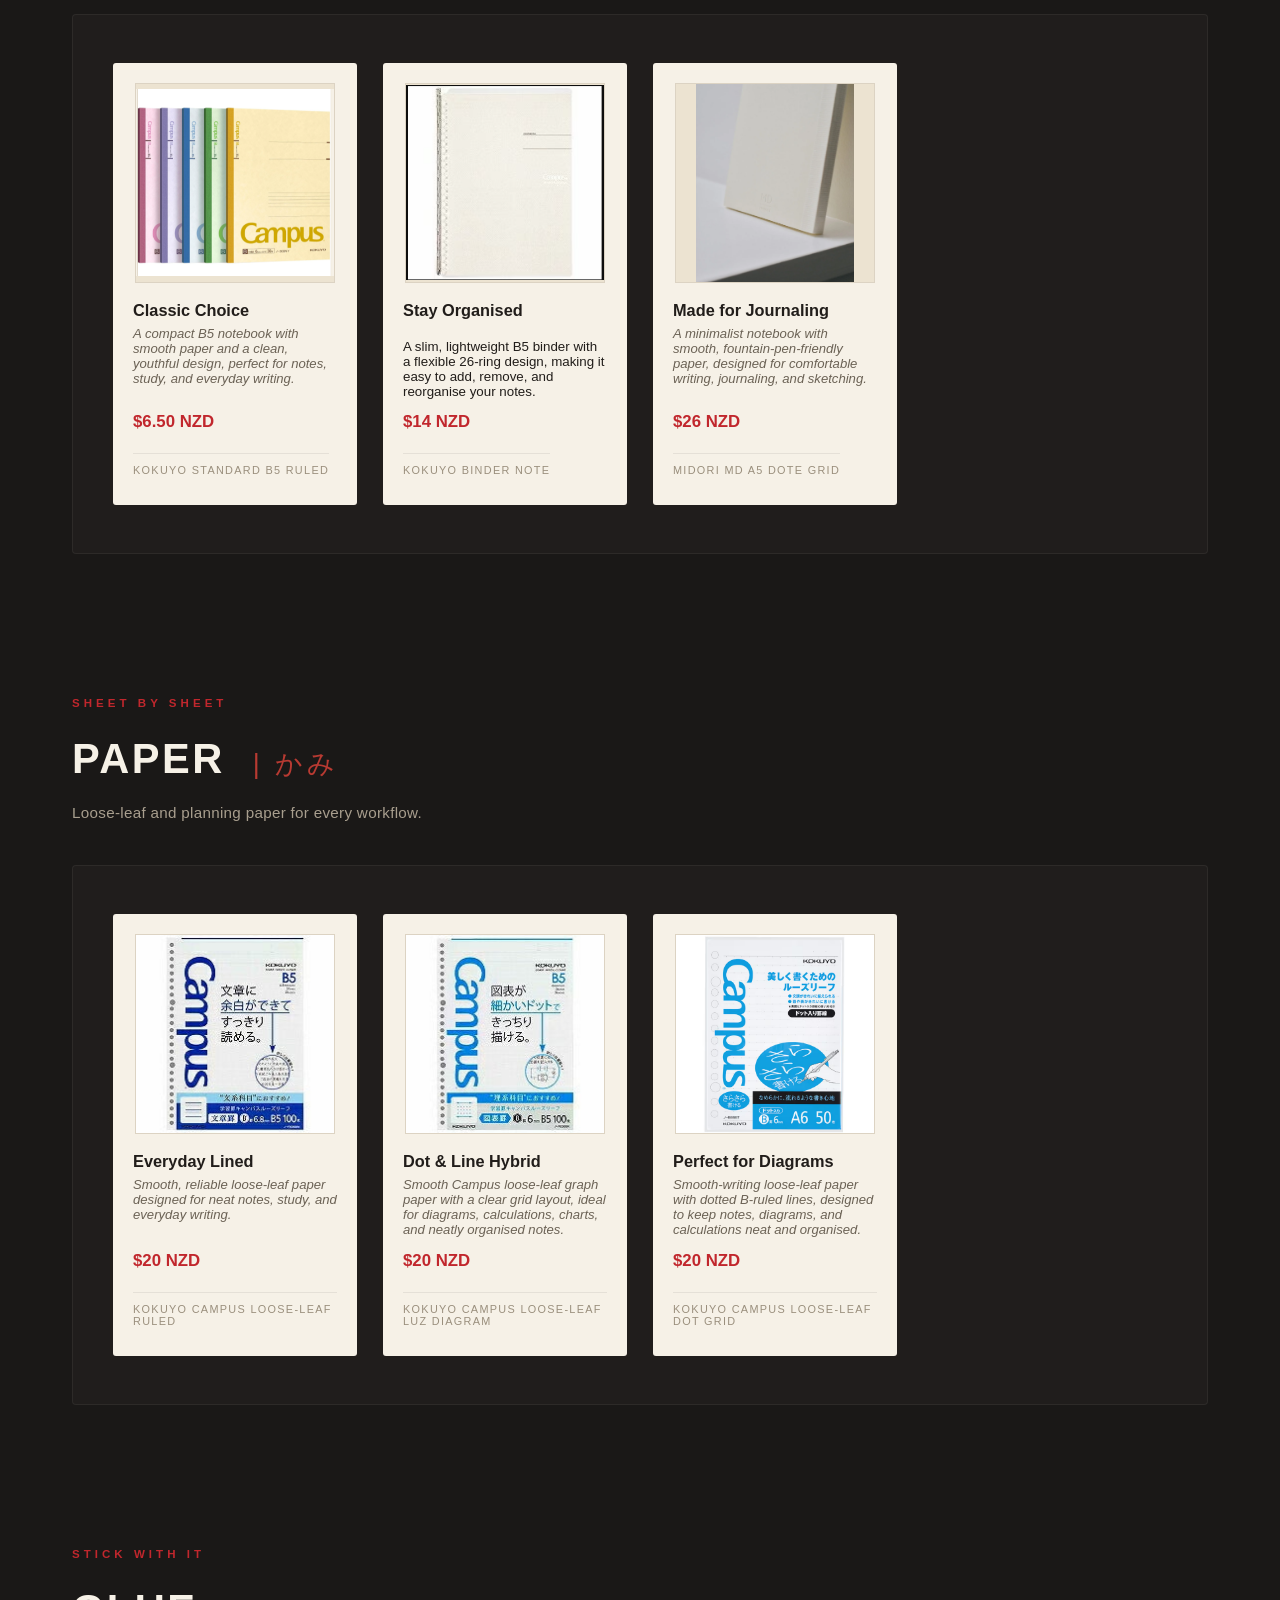
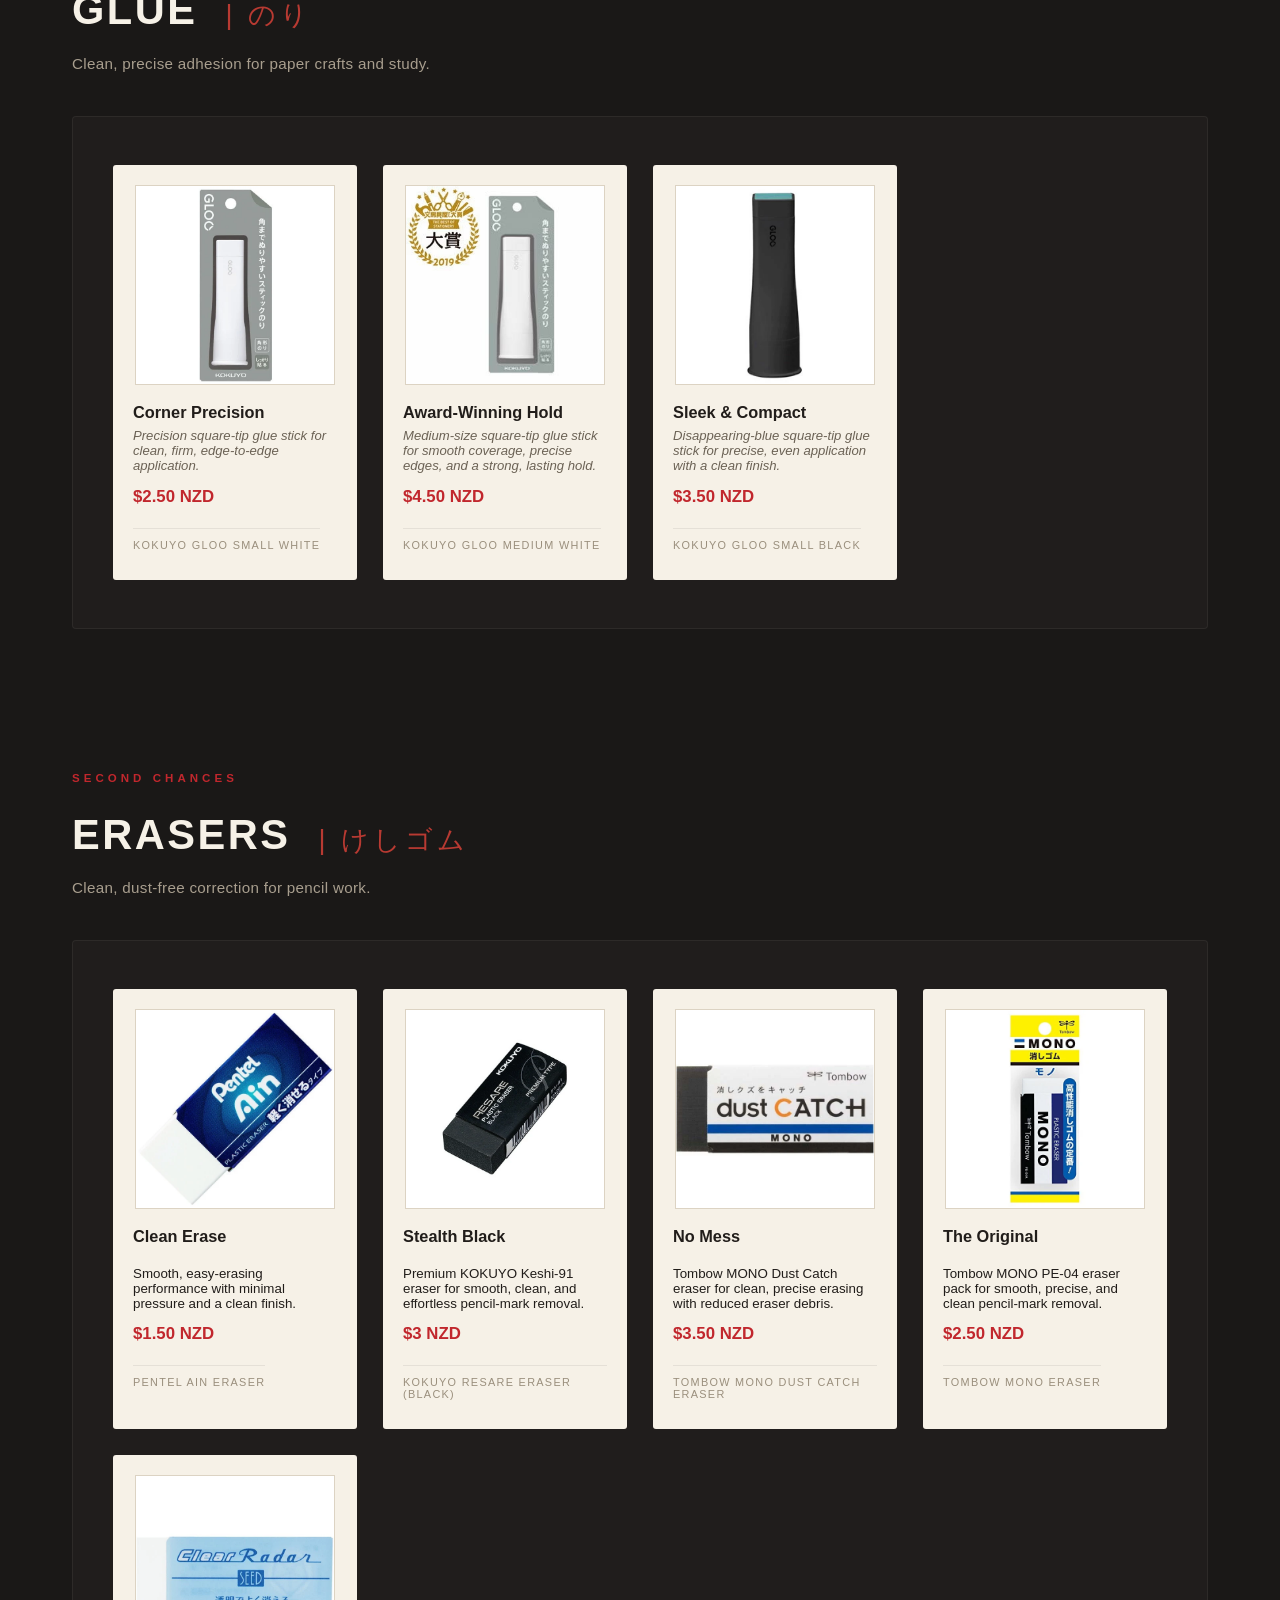
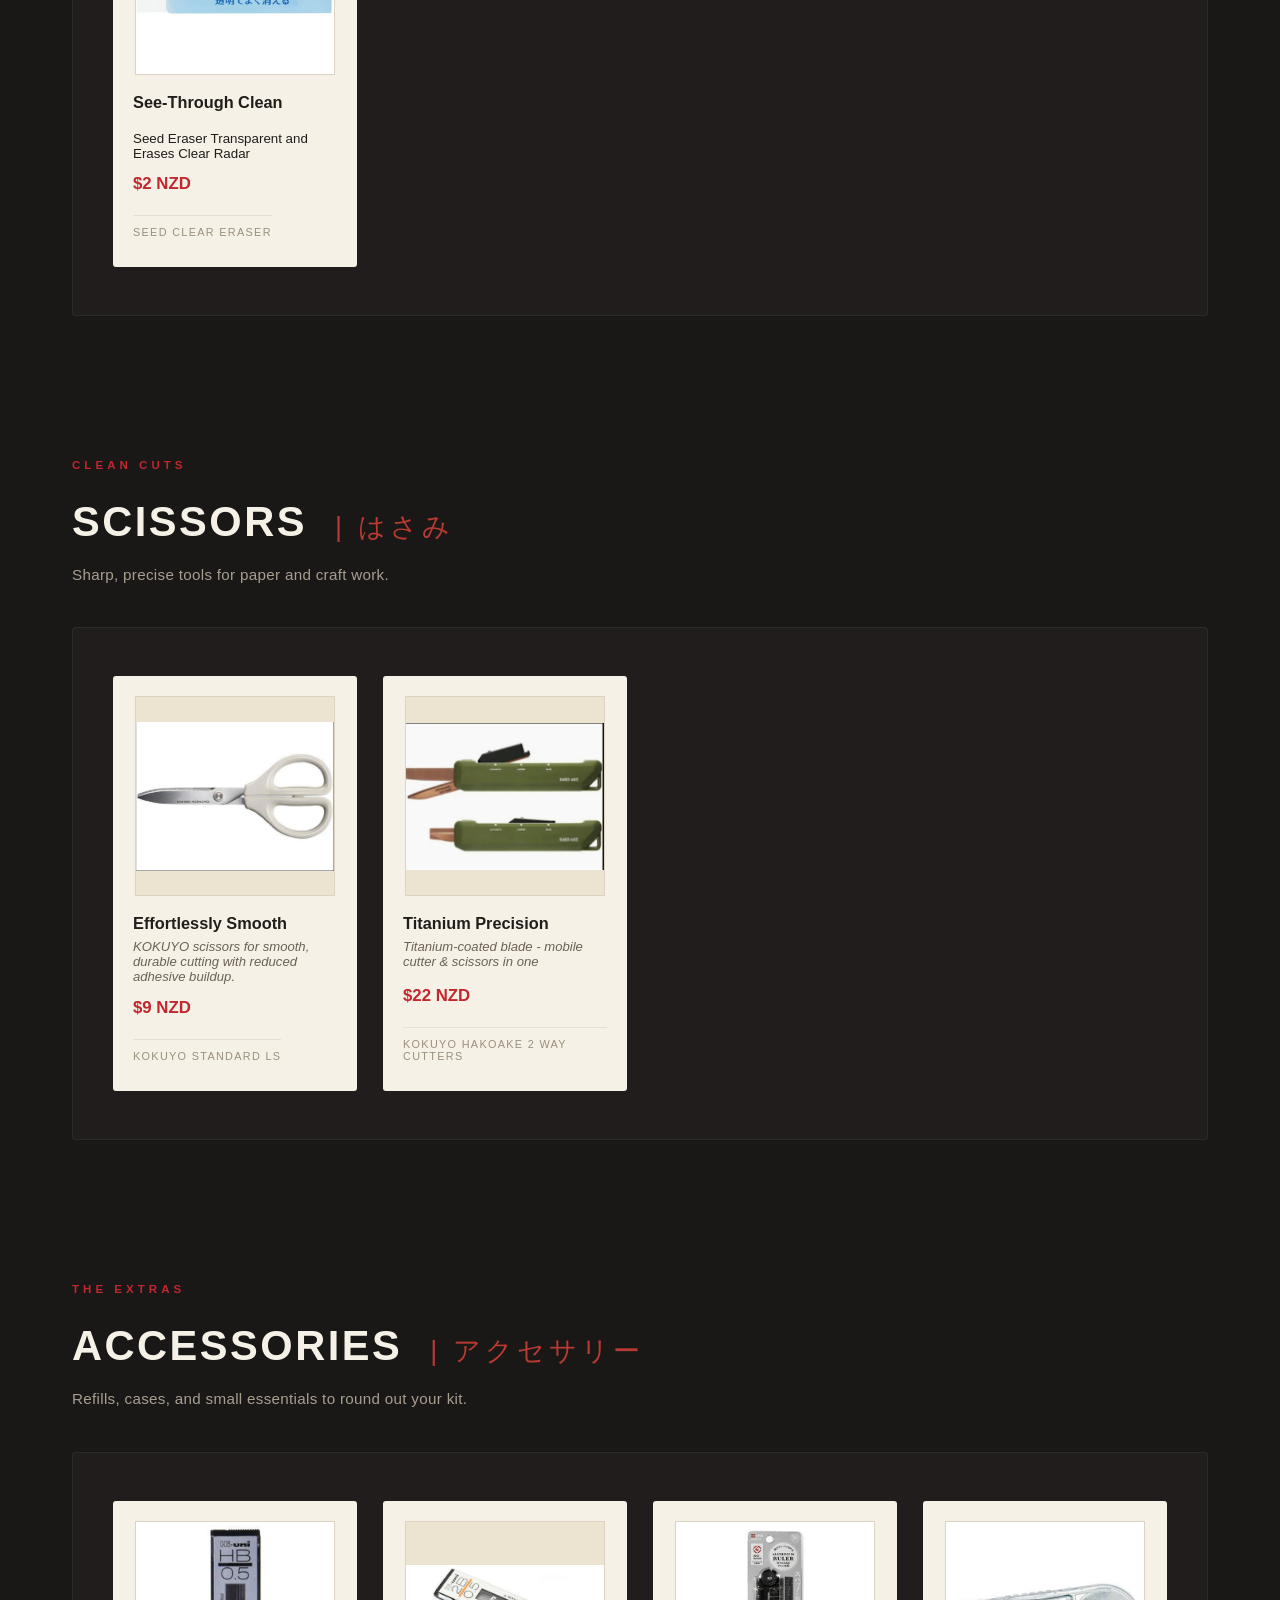
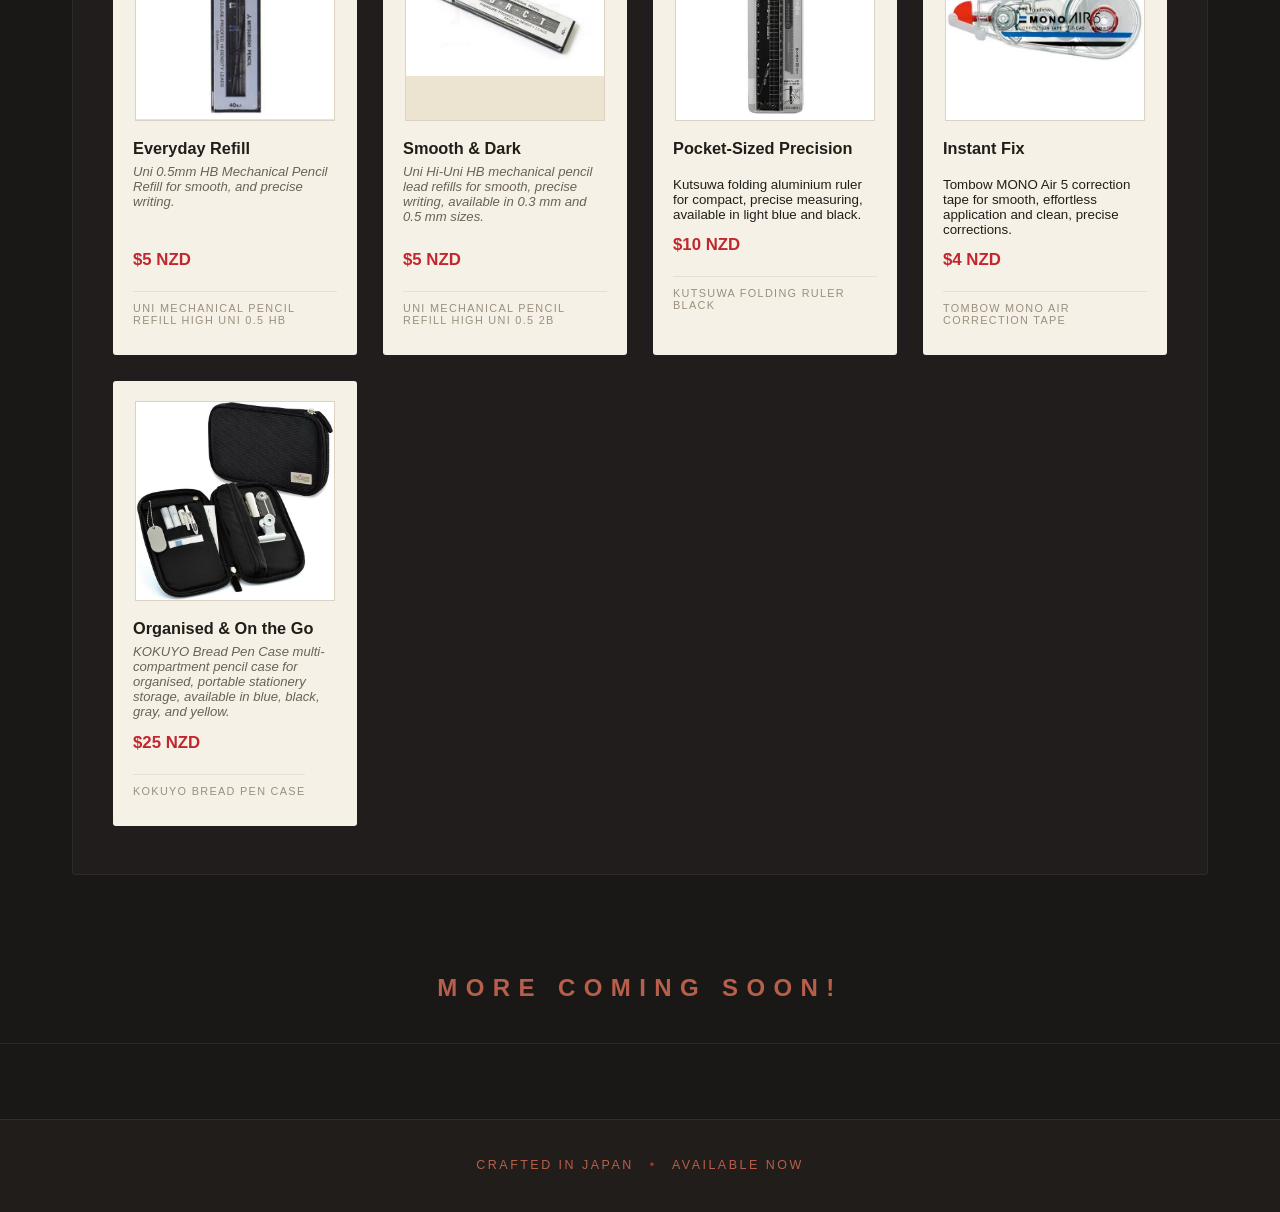
==== commit 68e5b07c: "update 0.1 changed paper prices and hero page caption" ====
--- a/products.html
+++ b/products.html
@@ -494,7 +494,7 @@
             </div>
             <p class="card-name">Everyday Lined</p>
             <p class="card-subtitle">Smooth, reliable loose-leaf paper designed for neat notes, study, and everyday writing.</p>
-            <p class="card-price">$6 NZD</p>
+            <p class="card-price">$20 NZD</p>
             <p class="card-brand">Kokuyo Campus Loose-Leaf Ruled</p>
           </button>
 
@@ -516,7 +516,7 @@
             </div>
             <p class="card-name">Dot &amp; Line Hybrid</p>
             <p class="card-subtitle">Smooth Campus loose-leaf graph paper with a clear grid layout, ideal for diagrams, calculations, charts, and neatly organised notes.</p>
-            <p class="card-price">$6.50 NZD</p>
+            <p class="card-price">$20 NZD</p>
             <p class="card-brand">Kokuyo Campus Loose-Leaf Luz Diagram</p>
           </button>
 
@@ -544,7 +544,7 @@
             </div>
             <p class="card-name">Perfect for Diagrams</p>
             <p class="card-subtitle">Smooth-writing loose-leaf paper with dotted B-ruled lines, designed to keep notes, diagrams, and calculations neat and organised.</p>
-            <p class="card-price">$6 NZD</p>
+            <p class="card-price">$20 NZD</p>
             <p class="card-brand">Kokuyo Campus Loose-Leaf Dot Grid</p>
           </button>
 
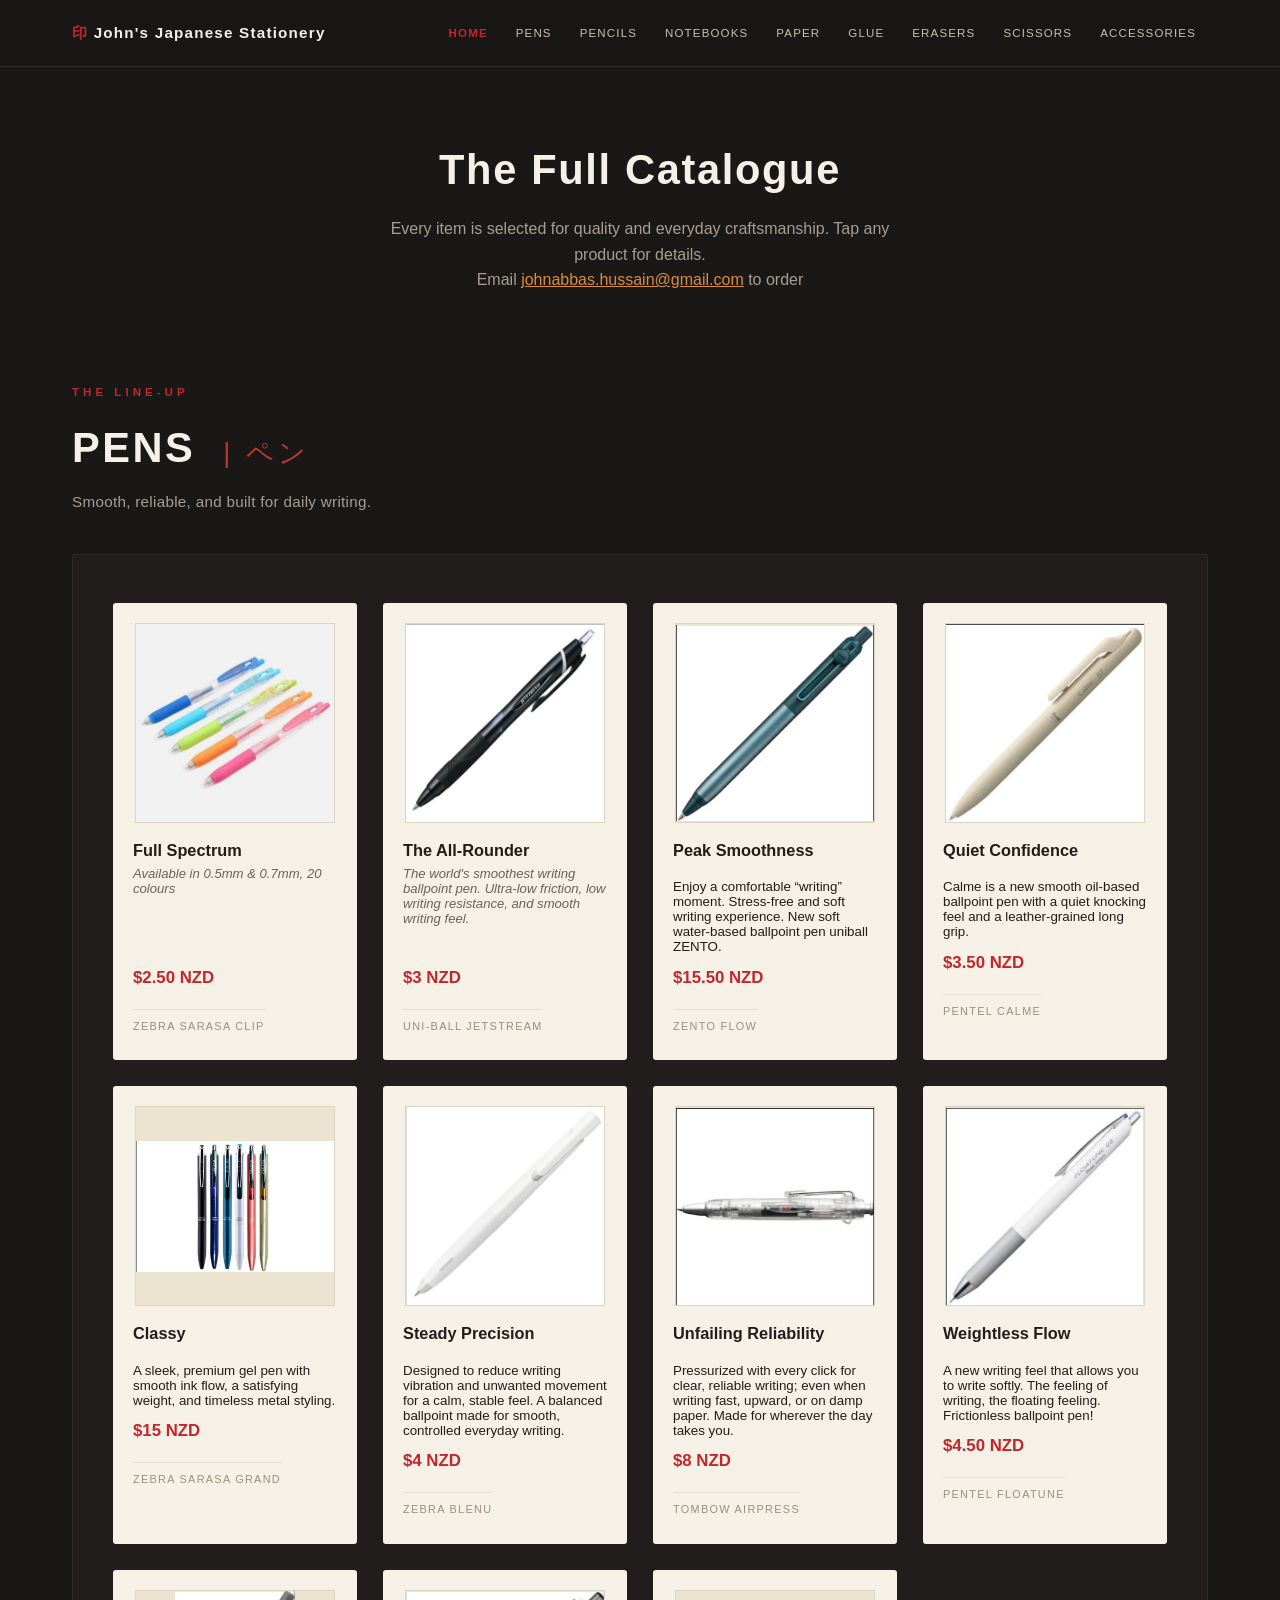
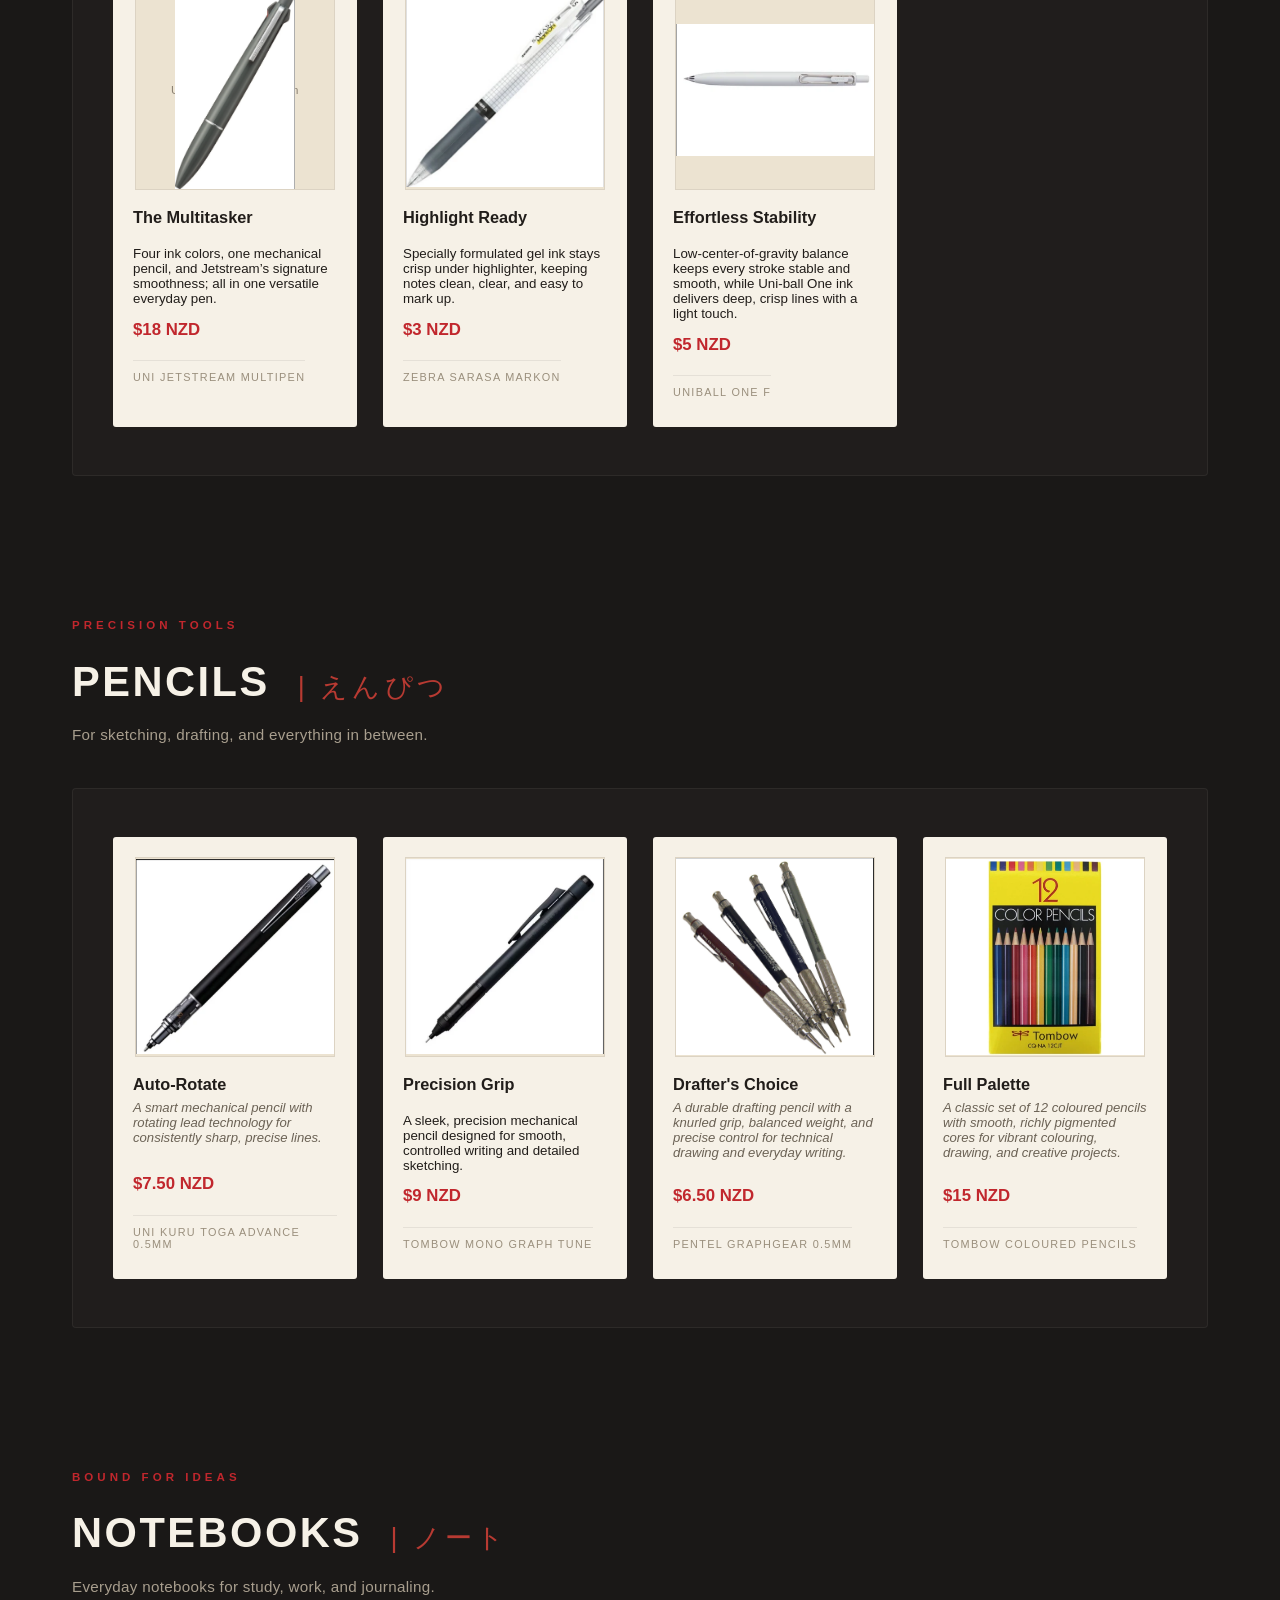
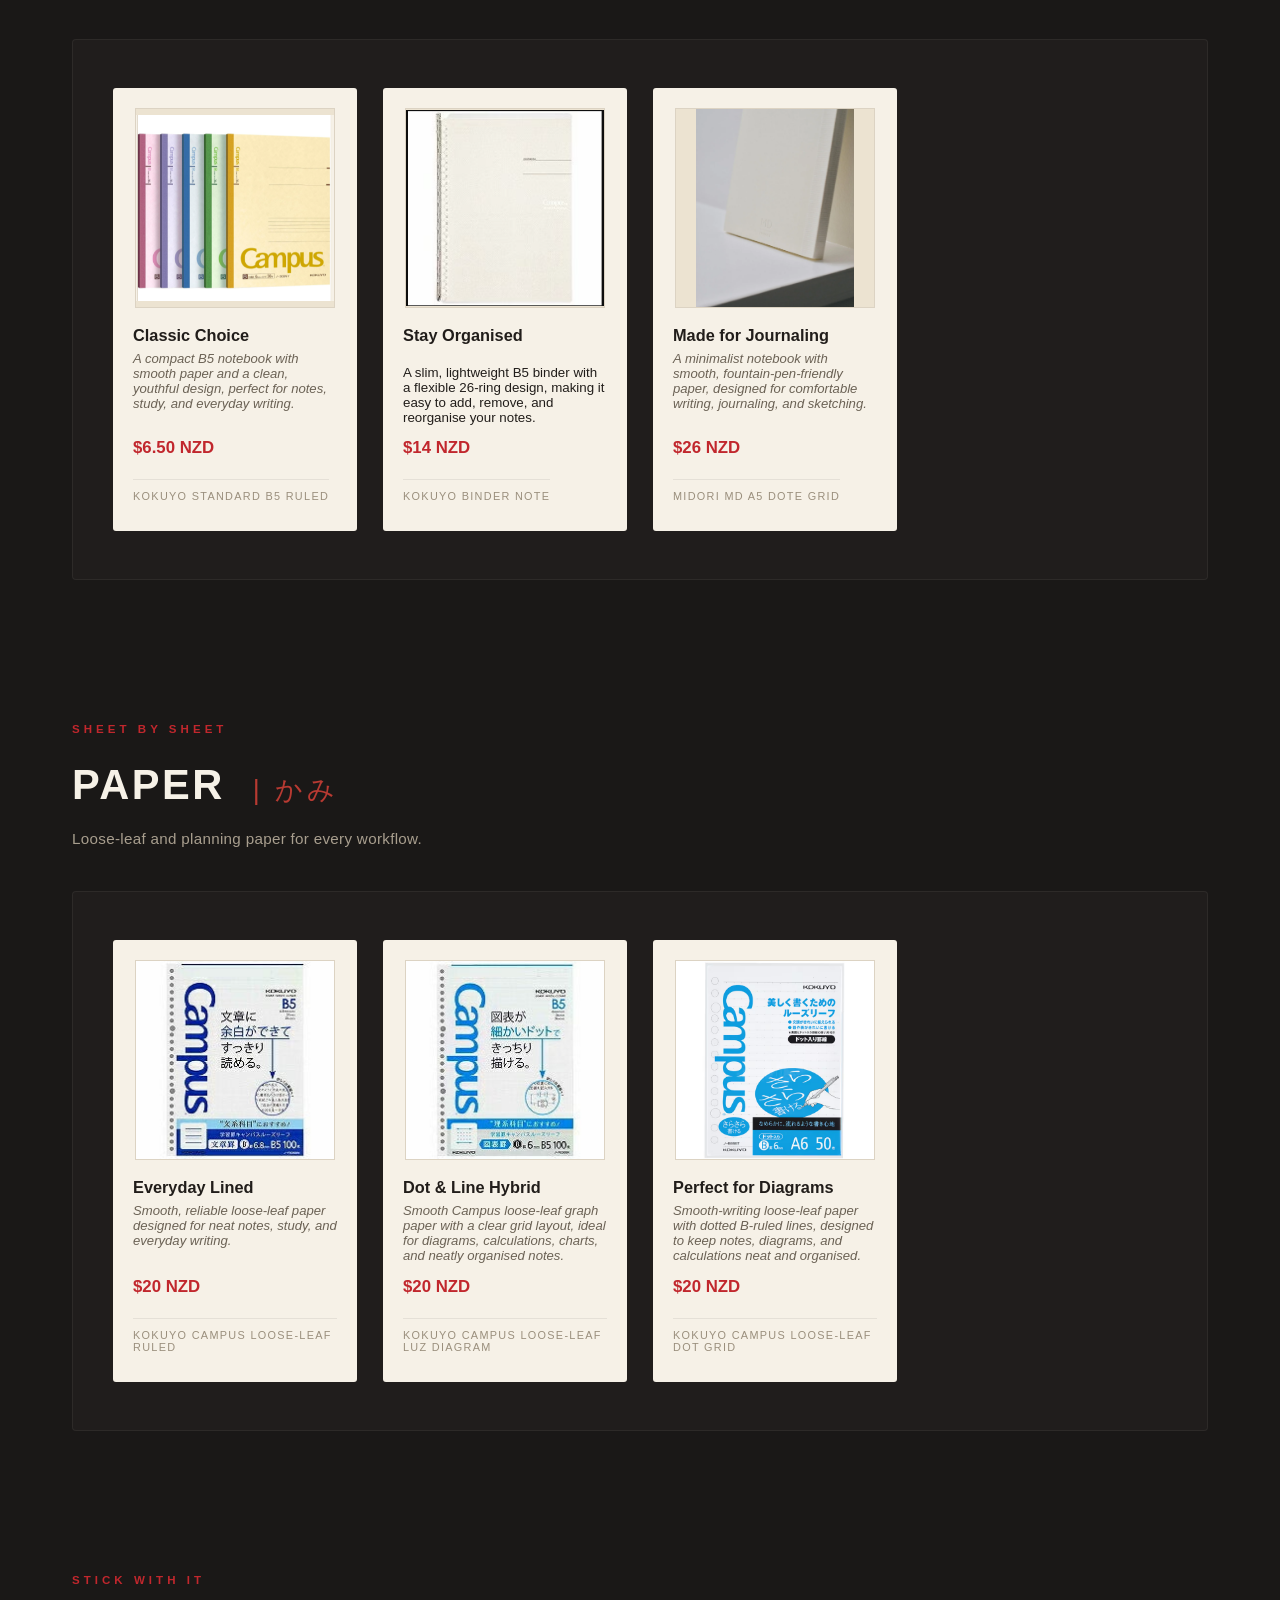
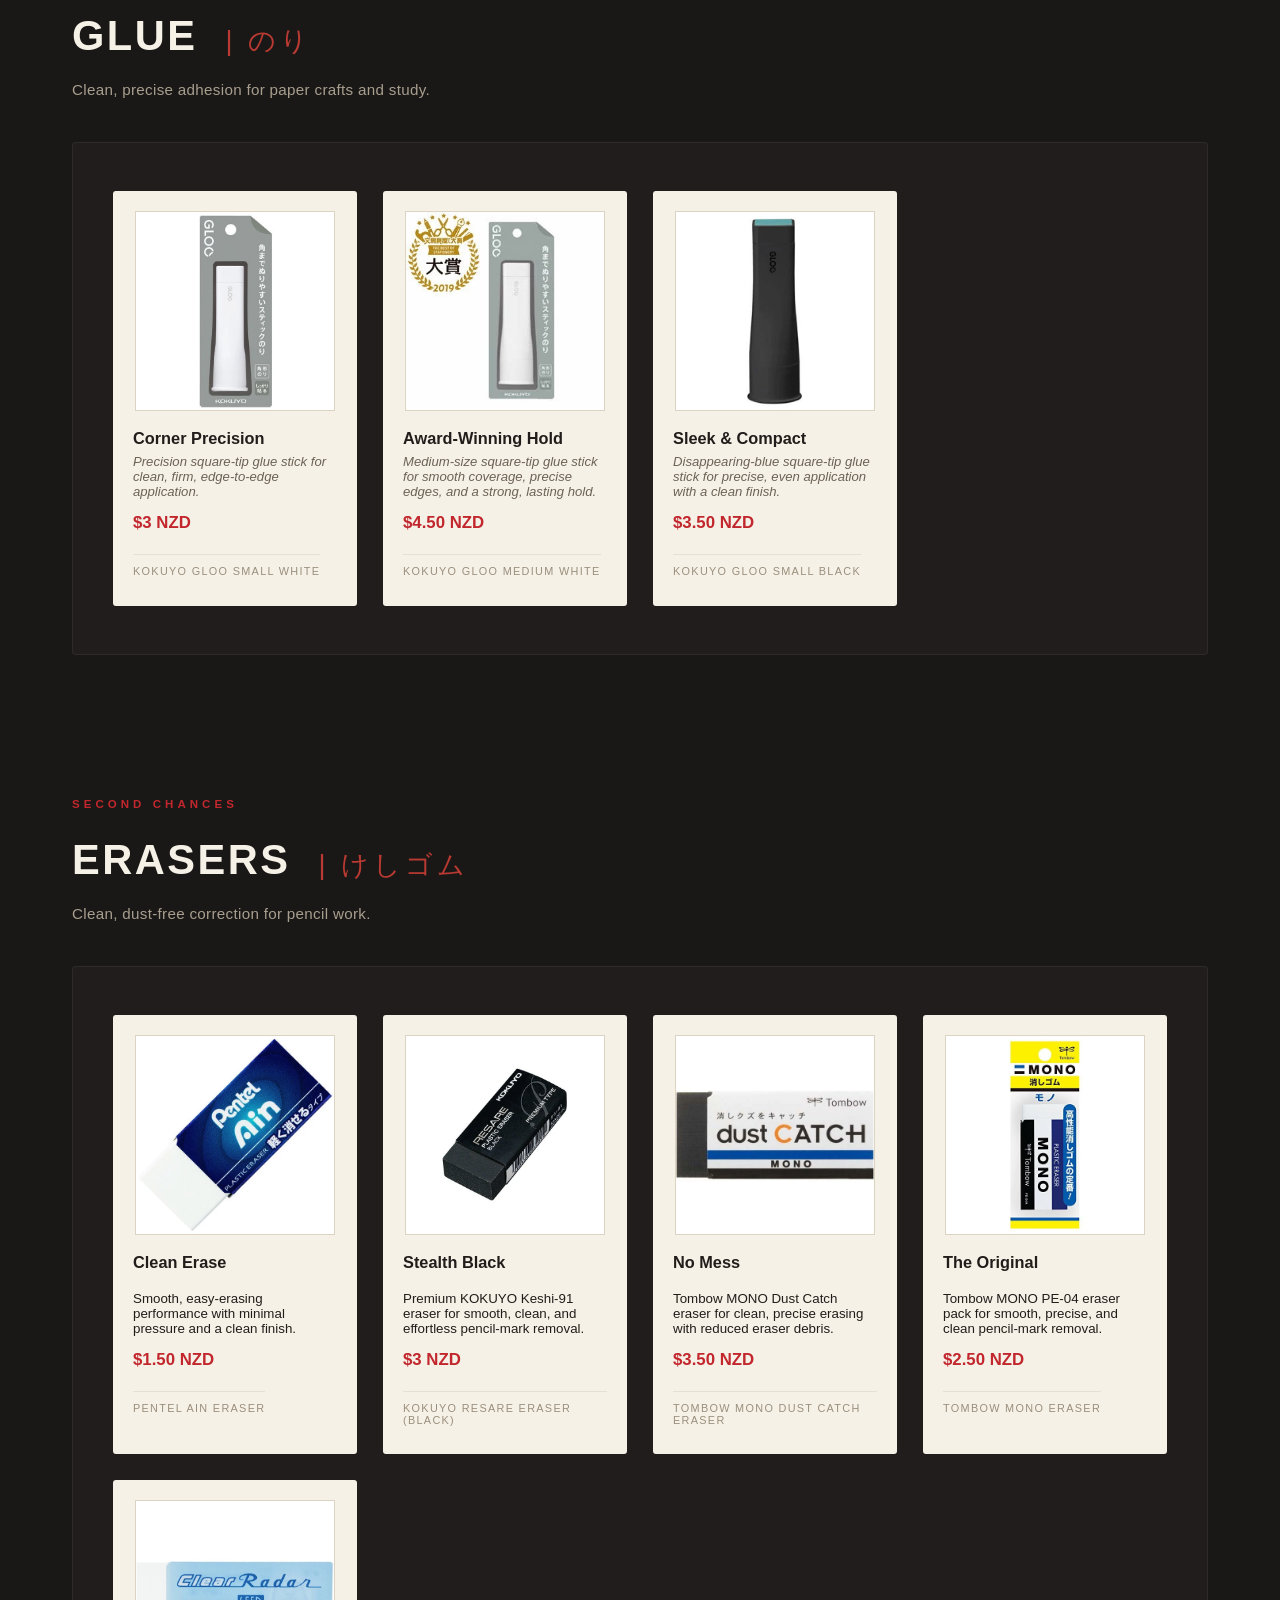
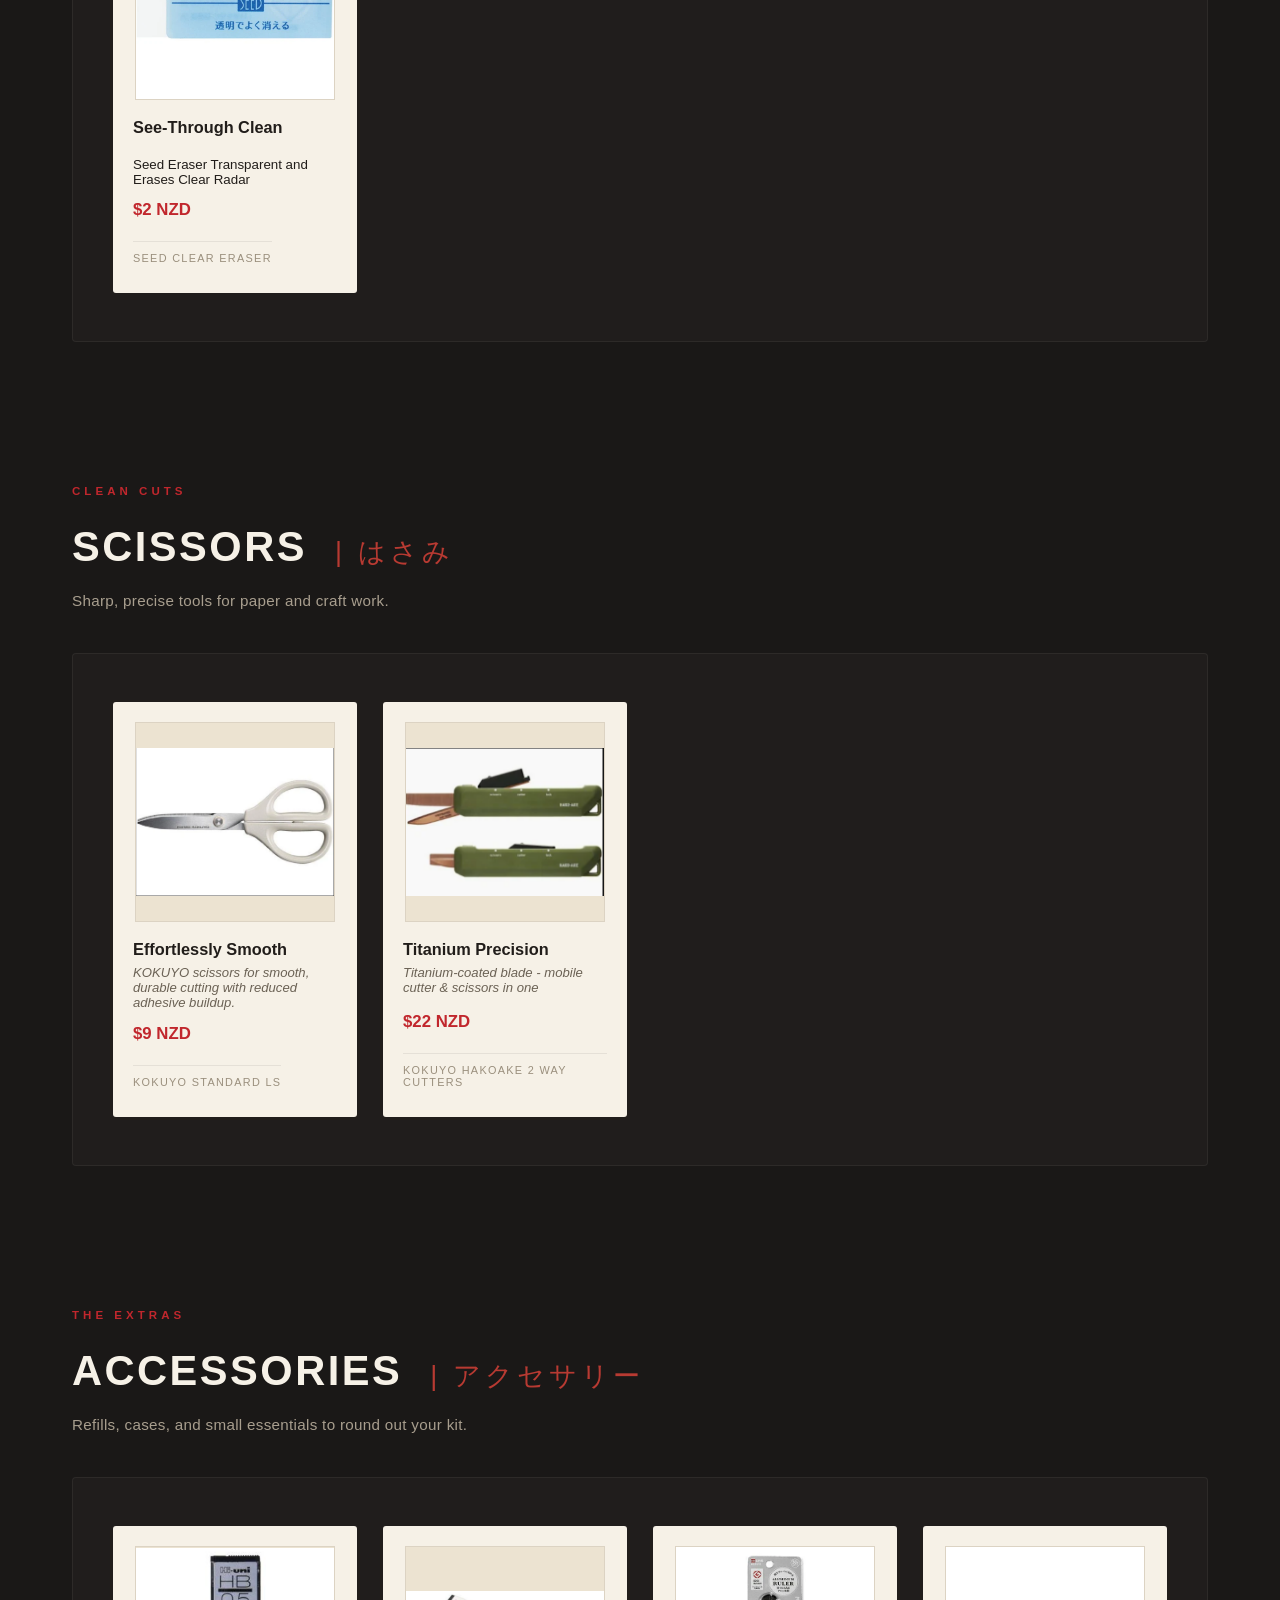
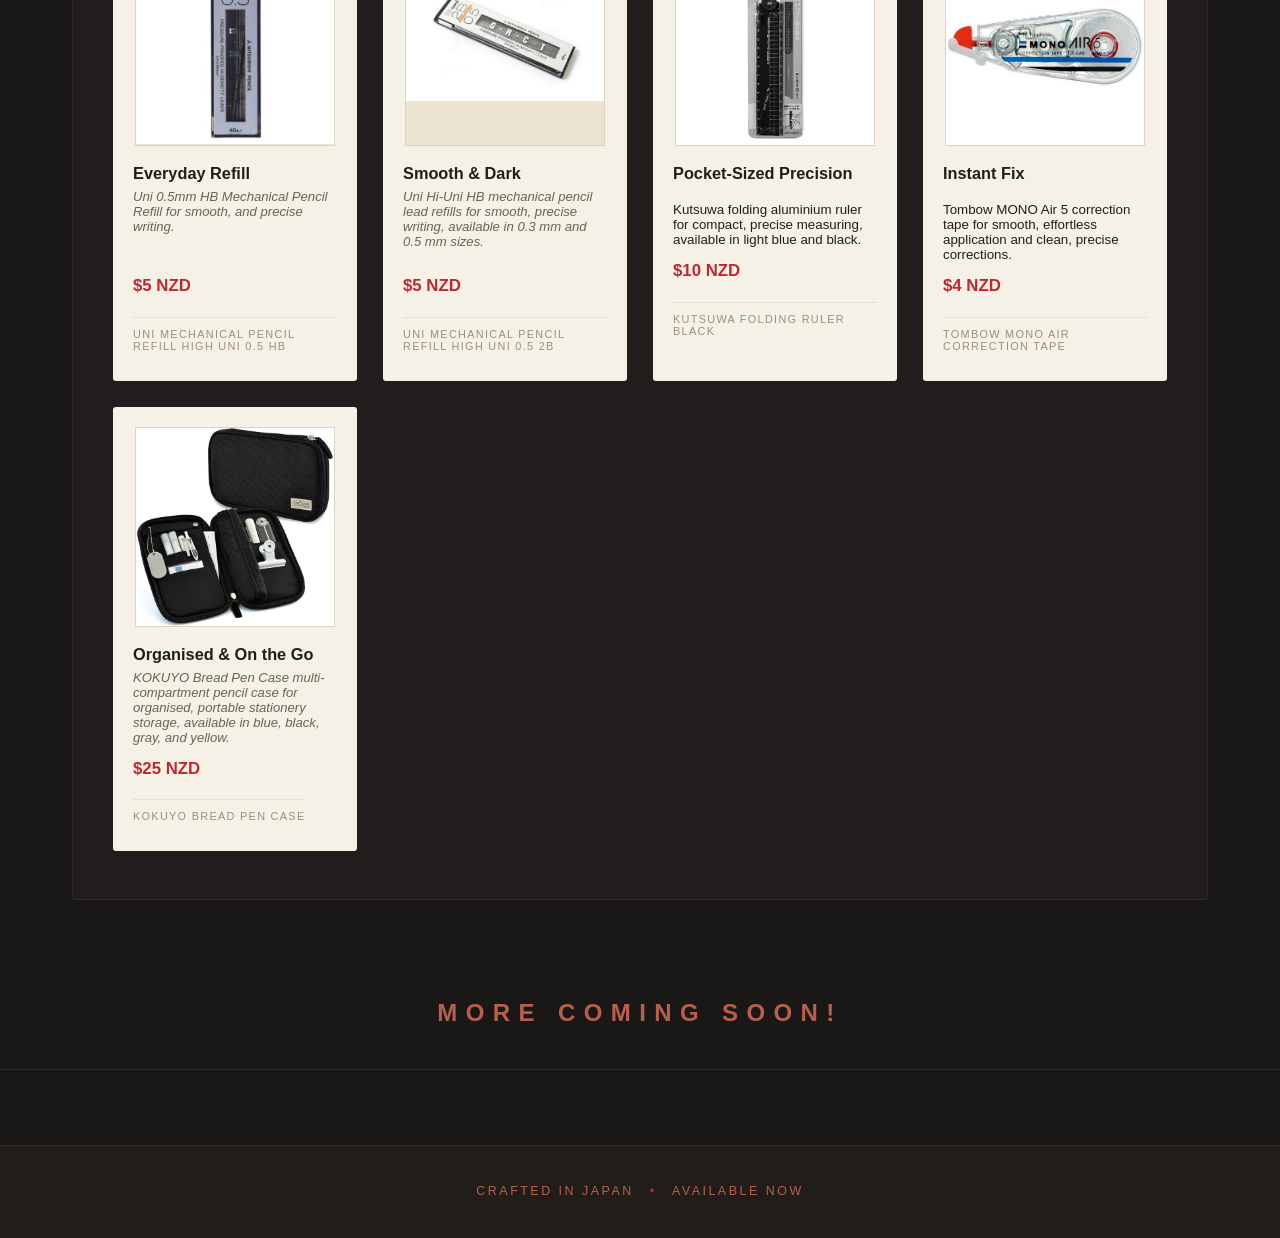
==== commit fa029316: "Update 0.2 Added temporary contact method," ====
--- a/products.html
+++ b/products.html
@@ -31,6 +31,7 @@
     <div class="wrap">
       <h1>The Full Catalogue</h1>
       <p>Every item is selected for quality and everyday craftsmanship. Tap any product for details.</p>
+      <p>Email <a href="mailto:johnhussain.abbas@gmail.com">johnabbas.hussain@gmail.com</a> to order</p>
     </div>
   </header>
 
@@ -79,7 +80,7 @@
             data-price="$3 NZD"
             data-brand="Uni-ball Jetstream"
             data-image="Images/uniball-jetstream.png"
-            data-link="#"><!-- REPLACE WITH SALES LINK -->
+            data-link="mailto:johnhussain.abbas@gmail.com"><!-- REPLACE WITH SALES LINK -->
             <div class="card-image" data-label="Uni-ball Jetstream">
               <img src="Images/uniball-jetstream.png" alt="Uni-ball Jetstream" loading="lazy" onerror="this.classList.add('img-error')">
             </div>
@@ -582,7 +583,7 @@
             </div>
             <p class="card-name">Corner Precision</p>
             <p class="card-subtitle">Precision square-tip glue stick for clean, firm, edge-to-edge application.</p>
-            <p class="card-price">$2.50 NZD</p>
+            <p class="card-price">$3 NZD</p>
             <p class="card-brand">Kokuyo Gloo Small White</p>
           </button>
 
@@ -901,6 +902,96 @@
     </div>
   </section>
 
+  <!-- ===================== PENCILCASES =====================
+  <section class="category-section" id="pencils">
+    <div class="wrap">
+      <span class="section-eyebrow">Precision Tools</span>
+      <h2 class="section-heading">Pencils <span class="jp">| えんぴつ</span></h2>
+      <p class="section-sub">For sketching, drafting, and everything in between.</p>
+
+      <div class="category-panel">
+        <div class="card-grid">
+
+          <button type="button" class="product-card"
+            data-name="Auto-Rotate"
+            data-subtitle="o	Core Feature: Double-speed core rotation engine (rotates every 20 strokes).\n
+            o	Performance: Maintains a constantly sharp, conical lead point to ensure fine, uniform lines without smudging or breaking. Features a sliding pipe sleeve that retracts as you write to prevent lead breakage.\n
+            o	Best For: Precision note-taking, complex math equations, and detailed technical drawing."
+            data-price="$7.50 NZD"
+            data-brand="Uni Kuru Toga Advance 0.5mm"
+            data-image="Images/uni-kuru-toga-advance.png"
+            data-link="#">
+            <div class="card-image" data-label="Uni Kuru Toga Advance 0.5mm">
+              <img src="Images/uni-kuru-toga-advance.png" alt="Uni Kuru Toga Advance 0.5mm" loading="lazy" onerror="this.classList.add('img-error')">
+            </div>
+            <p class="card-name">Auto-Rotate</p>
+            <p class="card-subtitle">A smart mechanical pencil with rotating lead technology for consistently sharp, precise lines.</p>
+            <p class="card-price">$7.50 NZD</p>
+            <p class="card-brand">Uni Kuru Toga Advance 0.5mm</p>
+          </button>
+
+          <button type="button" class="product-card"
+            data-name="Precision Grip"
+            data-subtitle="o	Core Feature: Dual-advance “shake” mechanism with a top-mounted twist eraser.\n
+            o	Performance: Advances lead by shaking the pencil or clicking the clip. Moving the clip upward locks the shaker mechanism to prevent accidental extension in a bag. Features a full-sized, refillable MONO eraser that twists out for clean, precise corrections.\n
+            o	Best For: Rapid note-taking, studious editing, and general everyday use."
+            data-price="$9 NZD"
+            data-brand="Tombow Mono Graph Tune"
+            data-image="Images/tombow-mono-graph.png"
+            data-link="#">
+            <div class="card-image" data-label="Tombow Mono Graph Tune">
+              <img src="Images/tombow-mono-graph.png" alt="Tombow Mono Graph Tune" loading="lazy" onerror="this.classList.add('img-error')">
+            </div>
+            <p class="card-name">Precision Grip</p>
+            <p class="subtitle">A sleek, precision mechanical pencil designed for smooth, controlled writing and detailed sketching.</p>
+            <p class="card-price">$9 NZD</p>
+            <p class="card-brand">Tombow Mono Graph Tune</p>
+          </button>
+
+          <button type="button" class="product-card"
+            data-name="Drafter's Choice"
+            data-subtitle="o	Core Feature: All-metal construction with a dual-action retractable tip mechanism.\n
+            o	Performance: Textured metallic grip inlaid with soft, latex-free pads for firm control during long writing or drawing sessions. Pressing the pocket clip completely retracts the 4mm fixed sleeve to protect the tip during transport. Includes a built-in lead grade indicator window.\n
+            o	Best For: Drafting, architecture, engineering, and heavy-duty everyday carry."
+            data-price="$6.50 NZD"
+            data-brand="Pentel Graphgear 0.5mm"
+            data-image="Images/pentel-graphgear.png"
+            data-link="#">
+            <div class="card-image" data-label="Pentel Graphgear 0.5mm">
+              <img src="Images/pentel-graphgear.png" alt="Pentel Graphgear 0.5mm" loading="lazy" onerror="this.classList.add('img-error')">
+            </div>
+            <p class="card-name">Drafter's Choice</p>
+            <p class="card-subtitle">A durable drafting pencil with a knurled grip, balanced weight, and precise control for technical drawing and everyday writing.</p>
+            <p class="card-price">$6.50 NZD</p>
+            <p class="card-brand">Pentel Graphgear 0.5mm</p>
+          </button>
+
+          <button type="button" class="product-card"
+            data-name="Full Palette"
+            data-subtitle="This is how colored pencils are made! An explanation of the colored pencil manufacturing process is included on the back. How are colored pencils made? The back side has a column. Colored for easy return to original position.\n
+                          ●Colored pencil\n
+                          ●Set contents: 12 colored paper boxes\n
+                          ●Round shaft\n
+                          ●12 colors of colored pencils: yellow, yellow, green, blue, blue, purple, peach, red, large color, light blue, brown, blacks"
+            data-price="$15 NZD"
+            data-brand="Tombow CQ-NA12CJT"
+            data-image="Images/tombow-coloured-pencils-12pack.png"
+            data-link="#">
+            <div class="card-image" data-label="Tombow CQ-NA12CJT">
+              <img src="Images/tombow-coloured-pencils-12pack.png" alt="Tombow CQ-NA12CJT" loading="lazy" onerror="this.classList.add('img-error')">
+            </div>
+            <p class="card-name">Full Palette</p>
+            <p class="card-subtitle">A classic set of 12 coloured pencils with smooth, richly pigmented cores for vibrant colouring, drawing, and creative projects.</p>
+            <p class="card-price">$15 NZD</p>
+            <p class="card-brand">Tombow Coloured Pencils</p>
+          </button>
+
+        </div>
+      </div>
+    </div>
+  </section>-->
+
+
   <section class="coming-soon">
     <h3>More Coming Soon!</h3>
   </section>
--- a/styles.css
+++ b/styles.css
@@ -457,6 +457,19 @@
   margin: 0 auto;
 }
 
+.products-hero a {
+  color: var(--amber);
+  text-decoration: underline;
+}
+
+.products-hero a:hover {
+  color: var(--cream-dark)
+}
+
+.products-hero a:active {
+  color: var(--red);
+}
+
 .category-section {
   padding: 70px 0;
   scroll-margin-top: 84px;
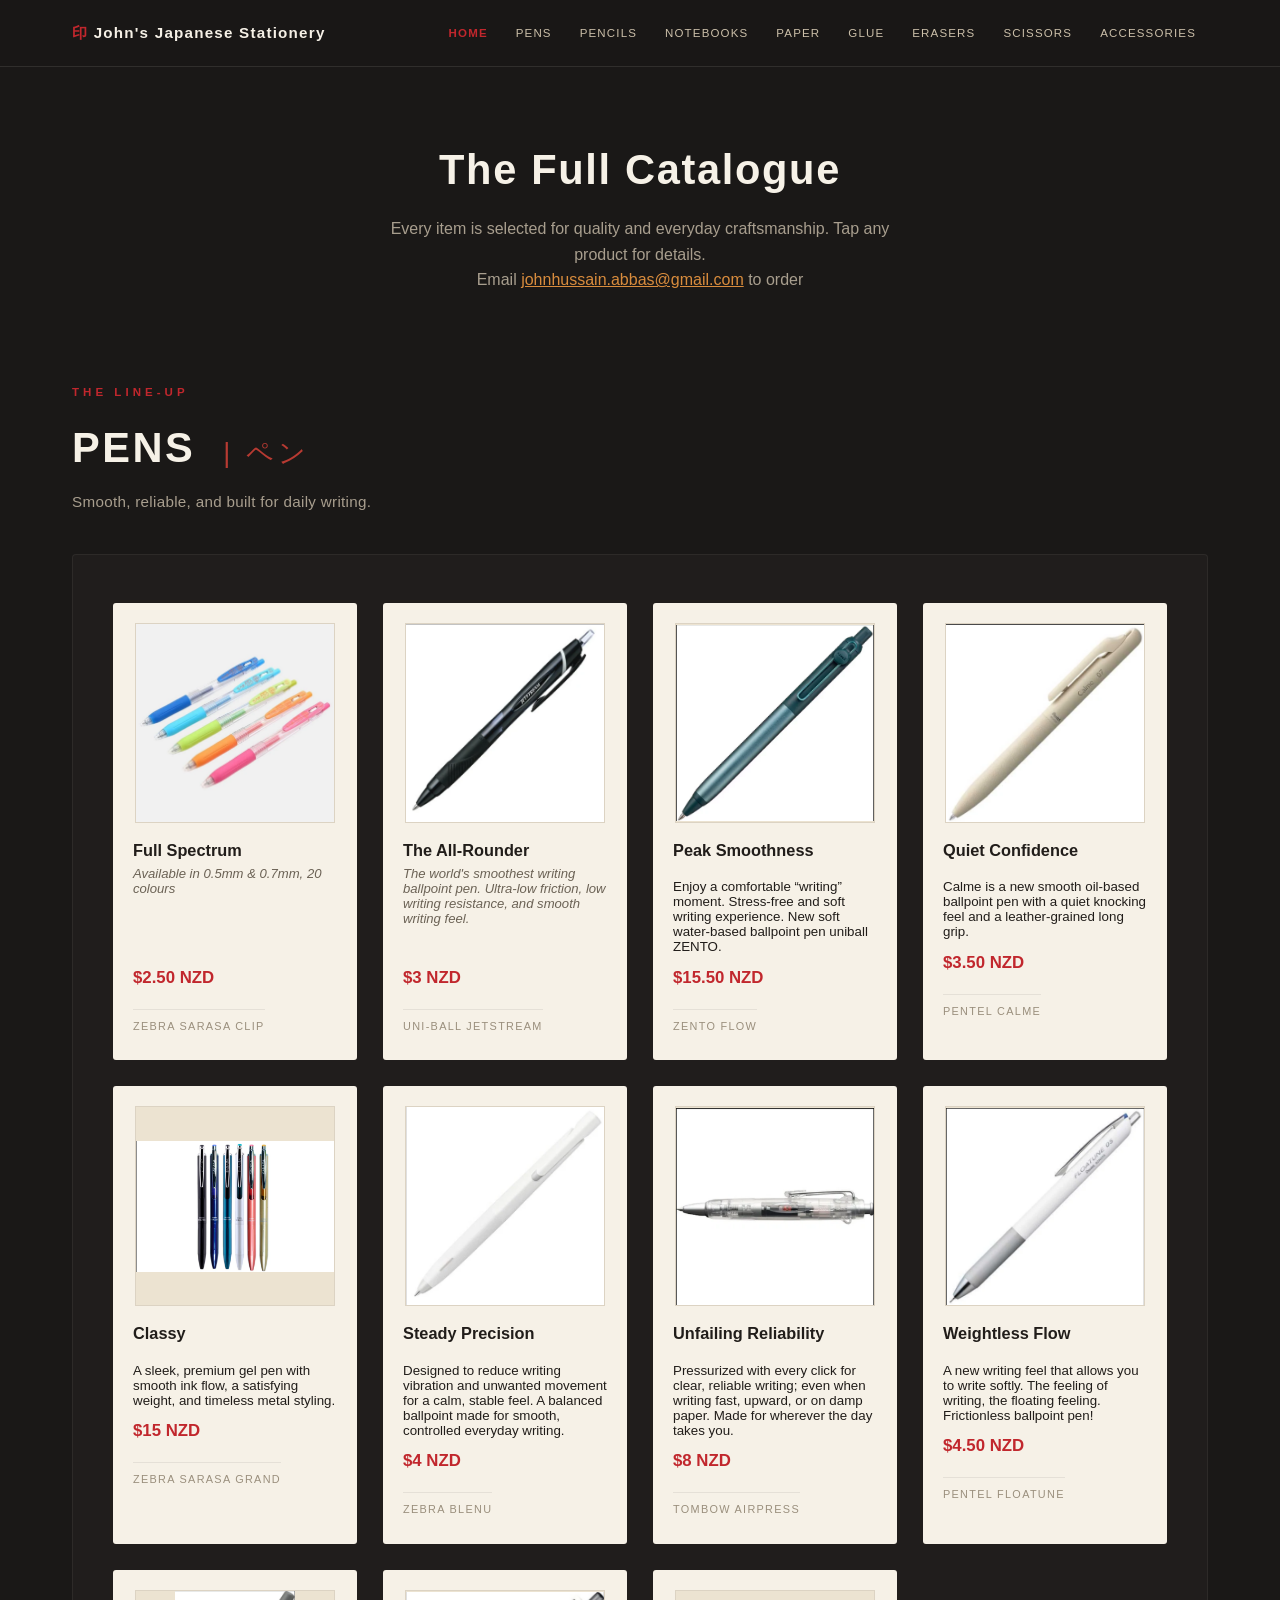
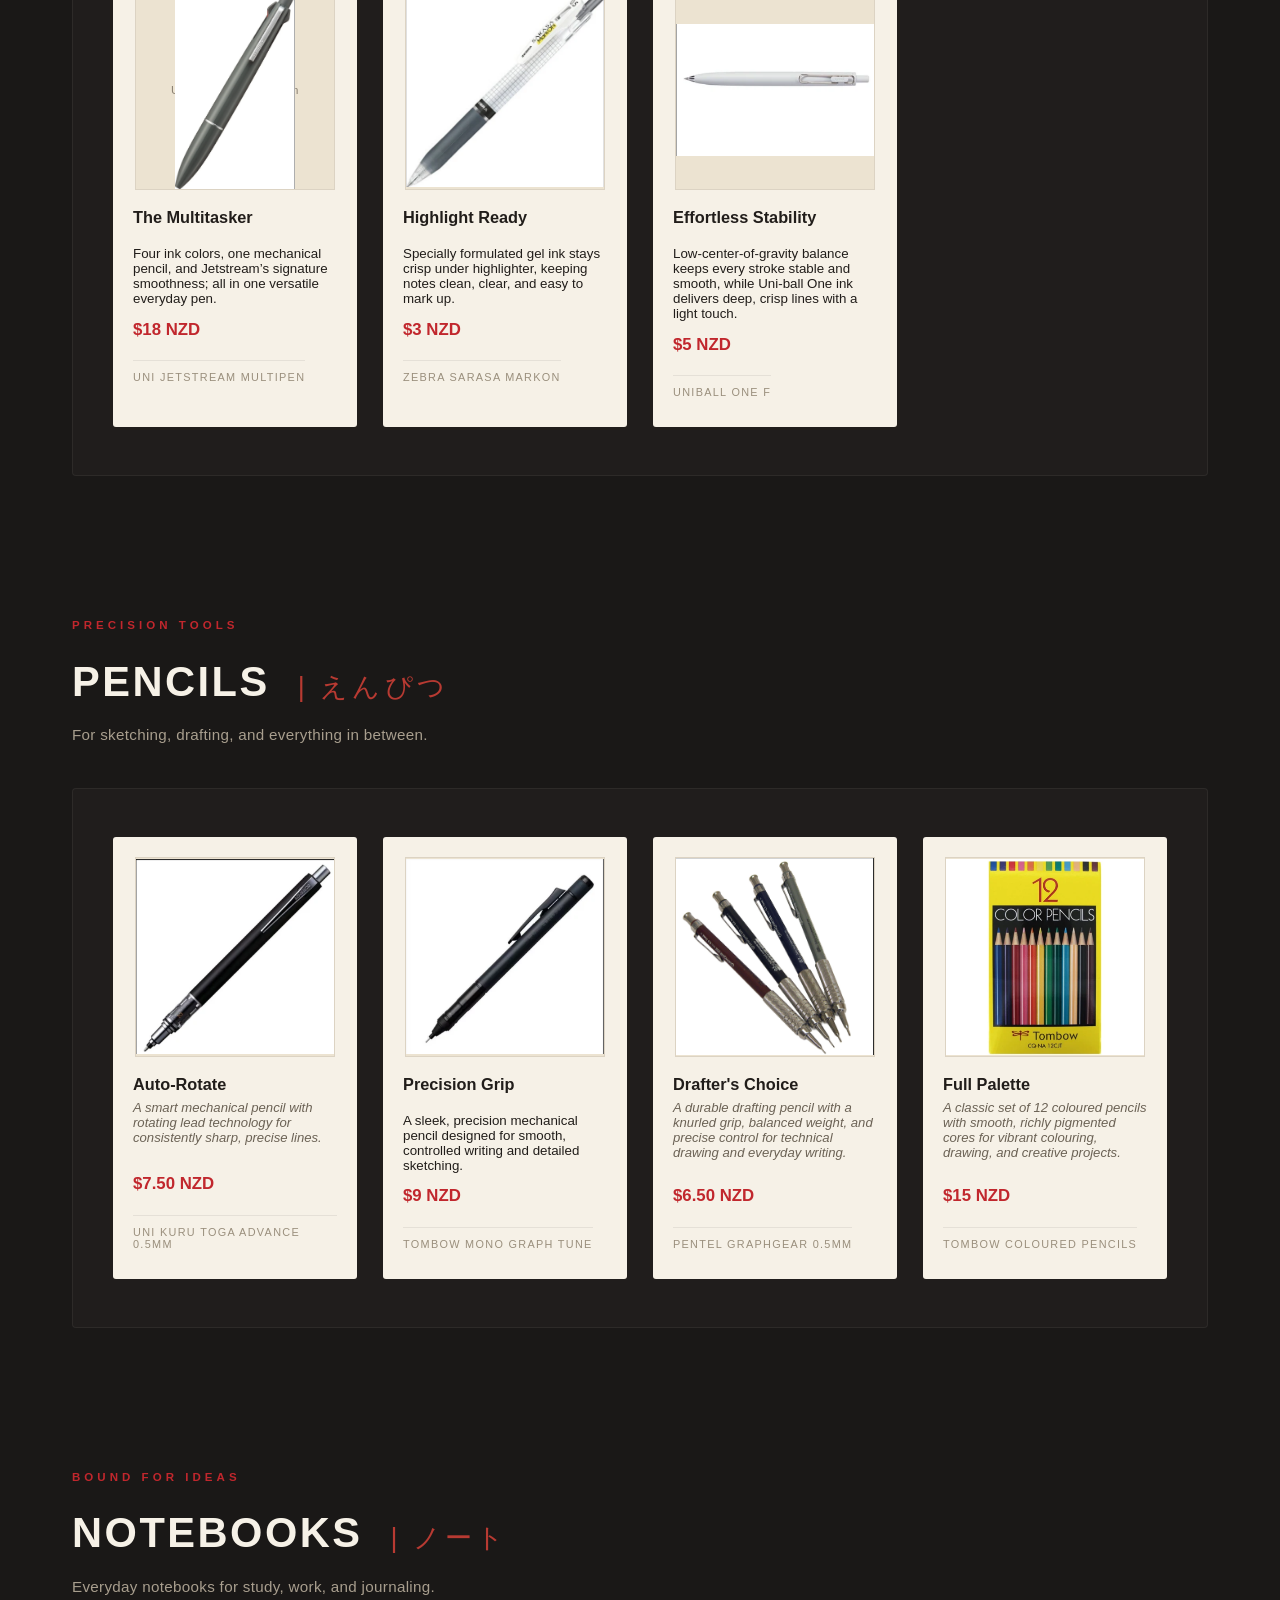
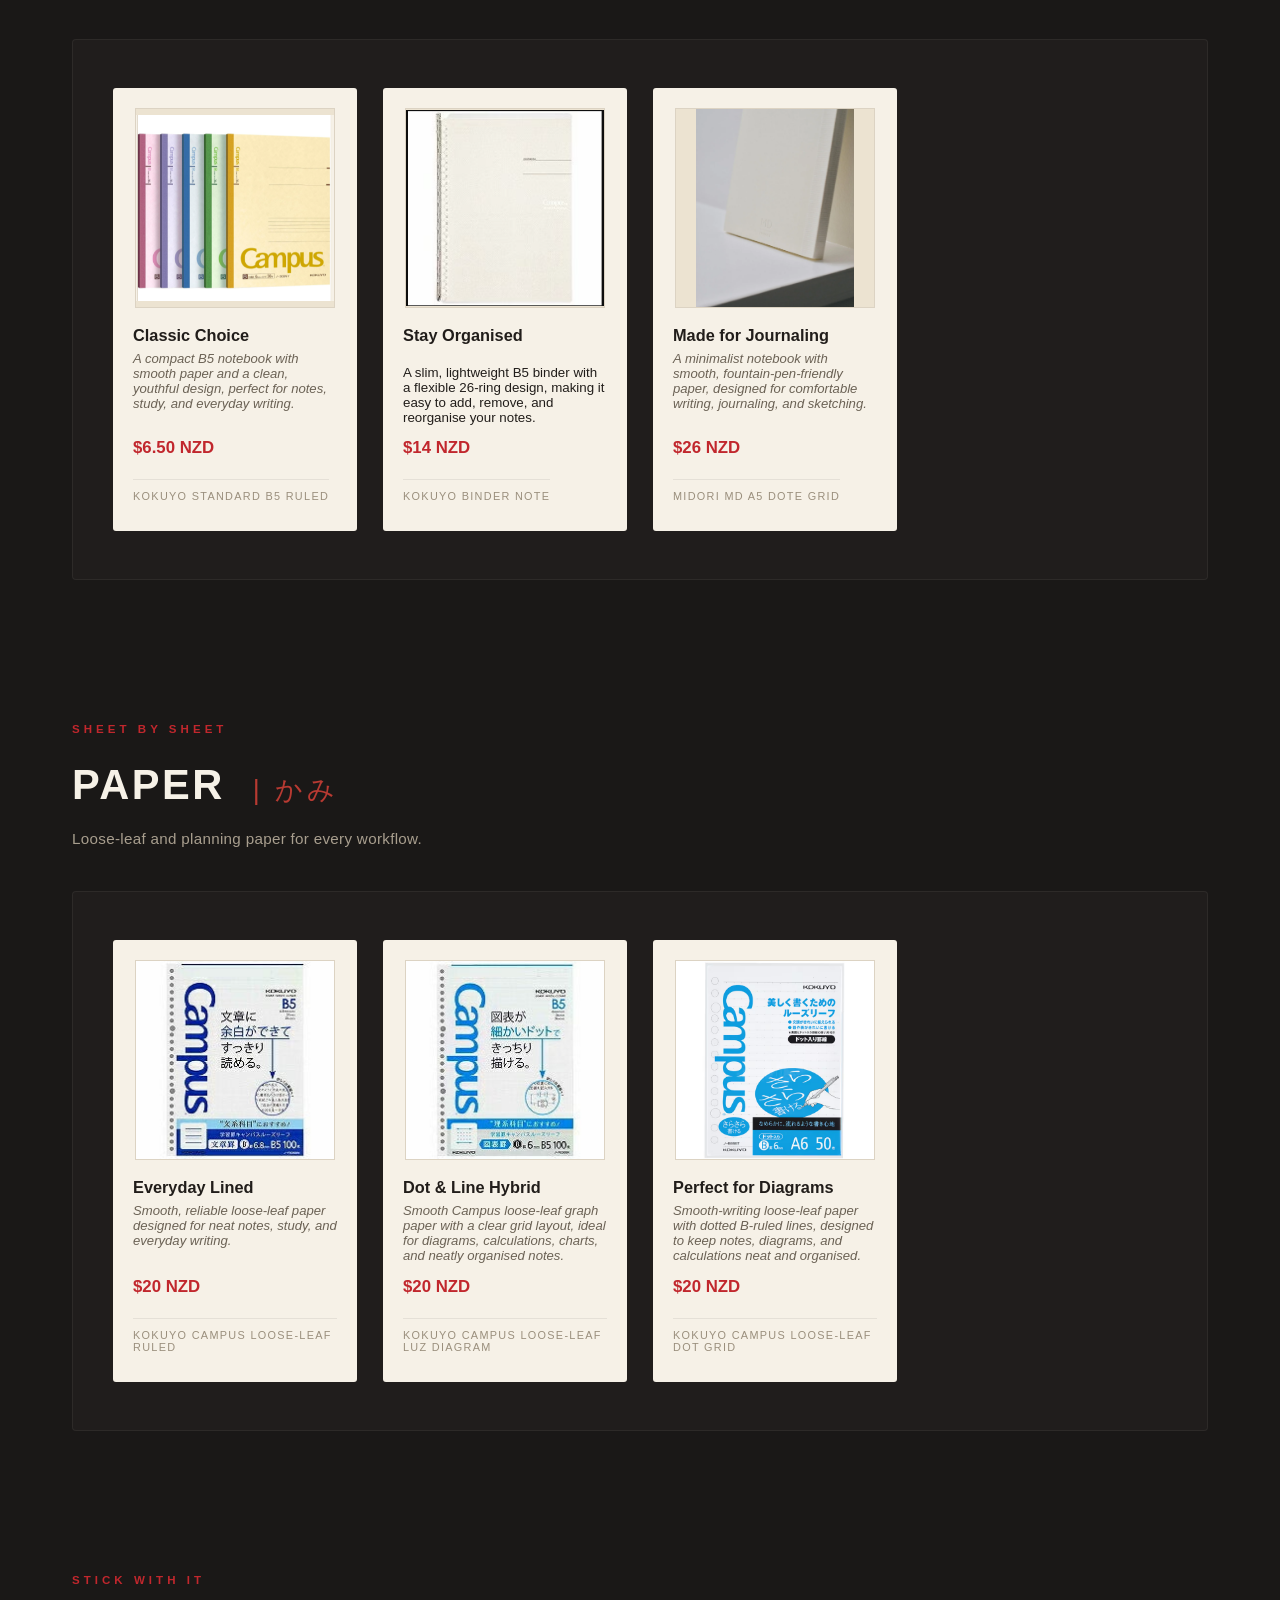
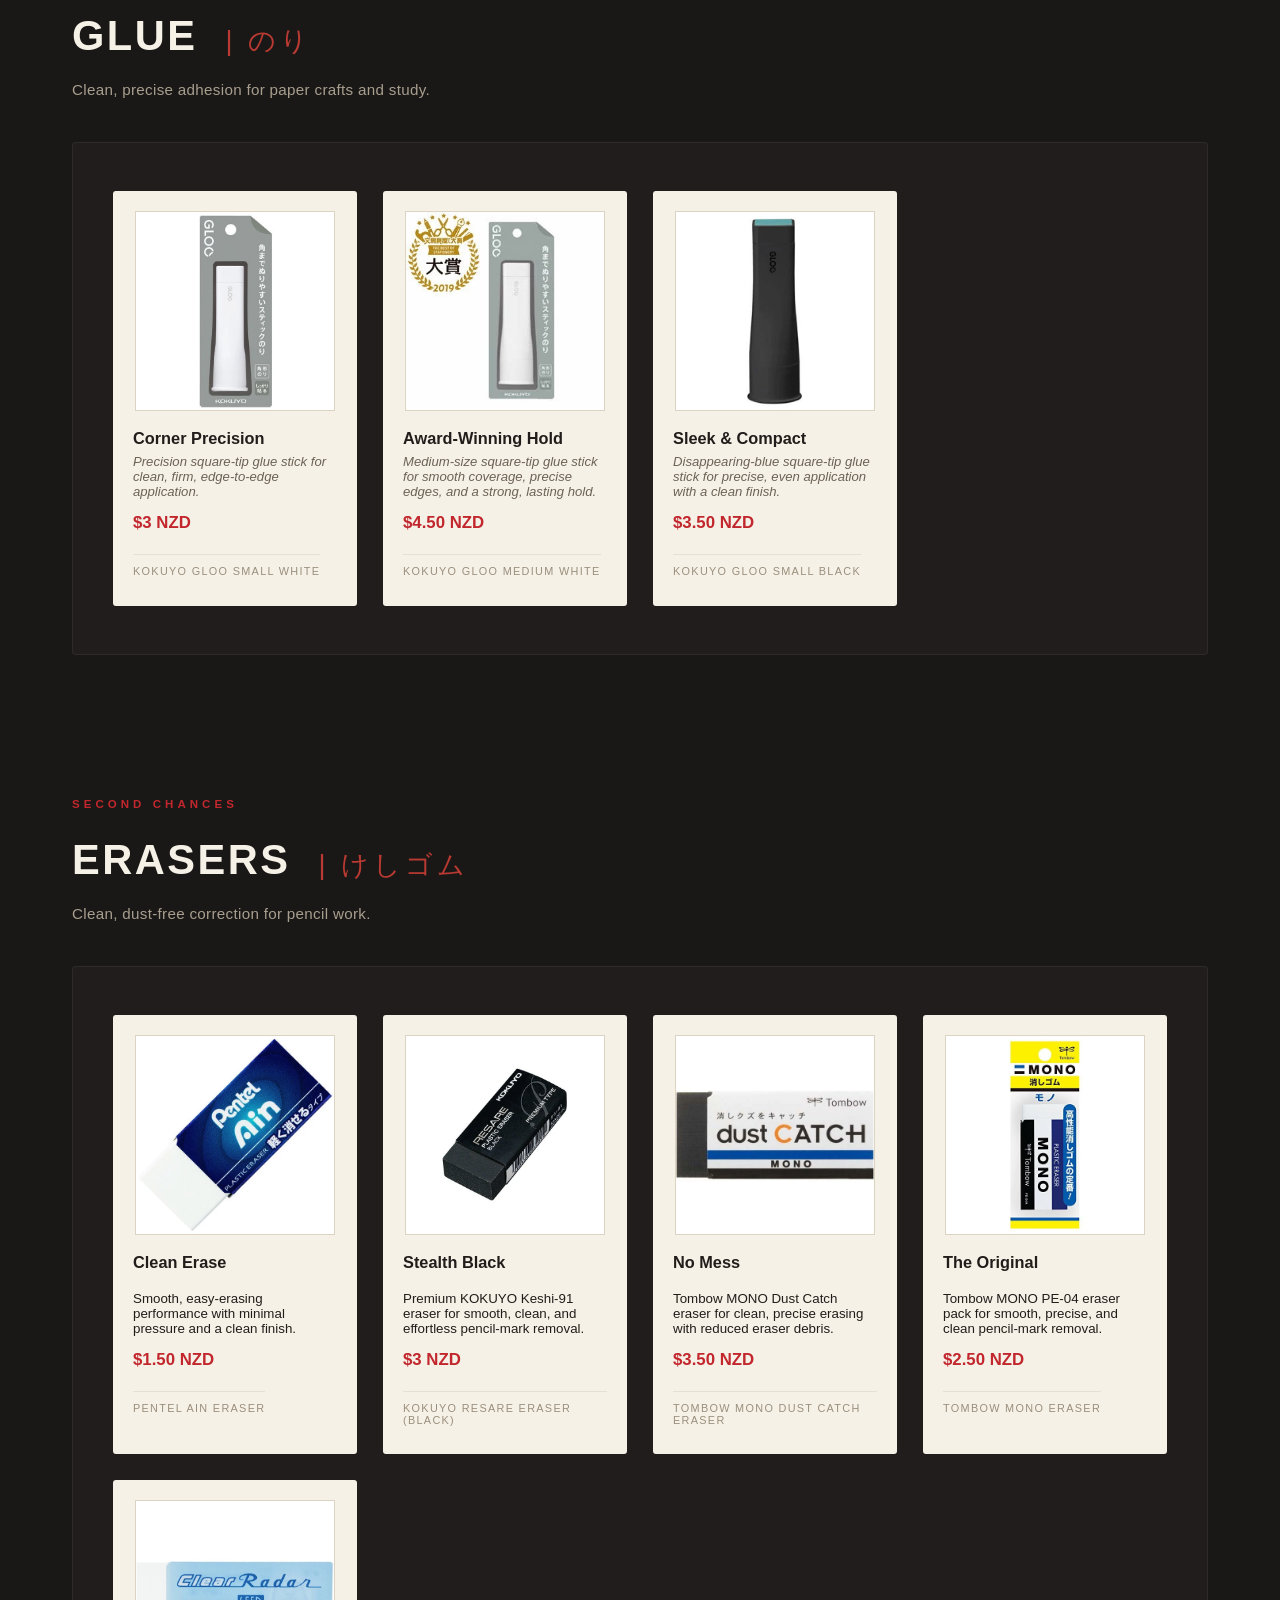
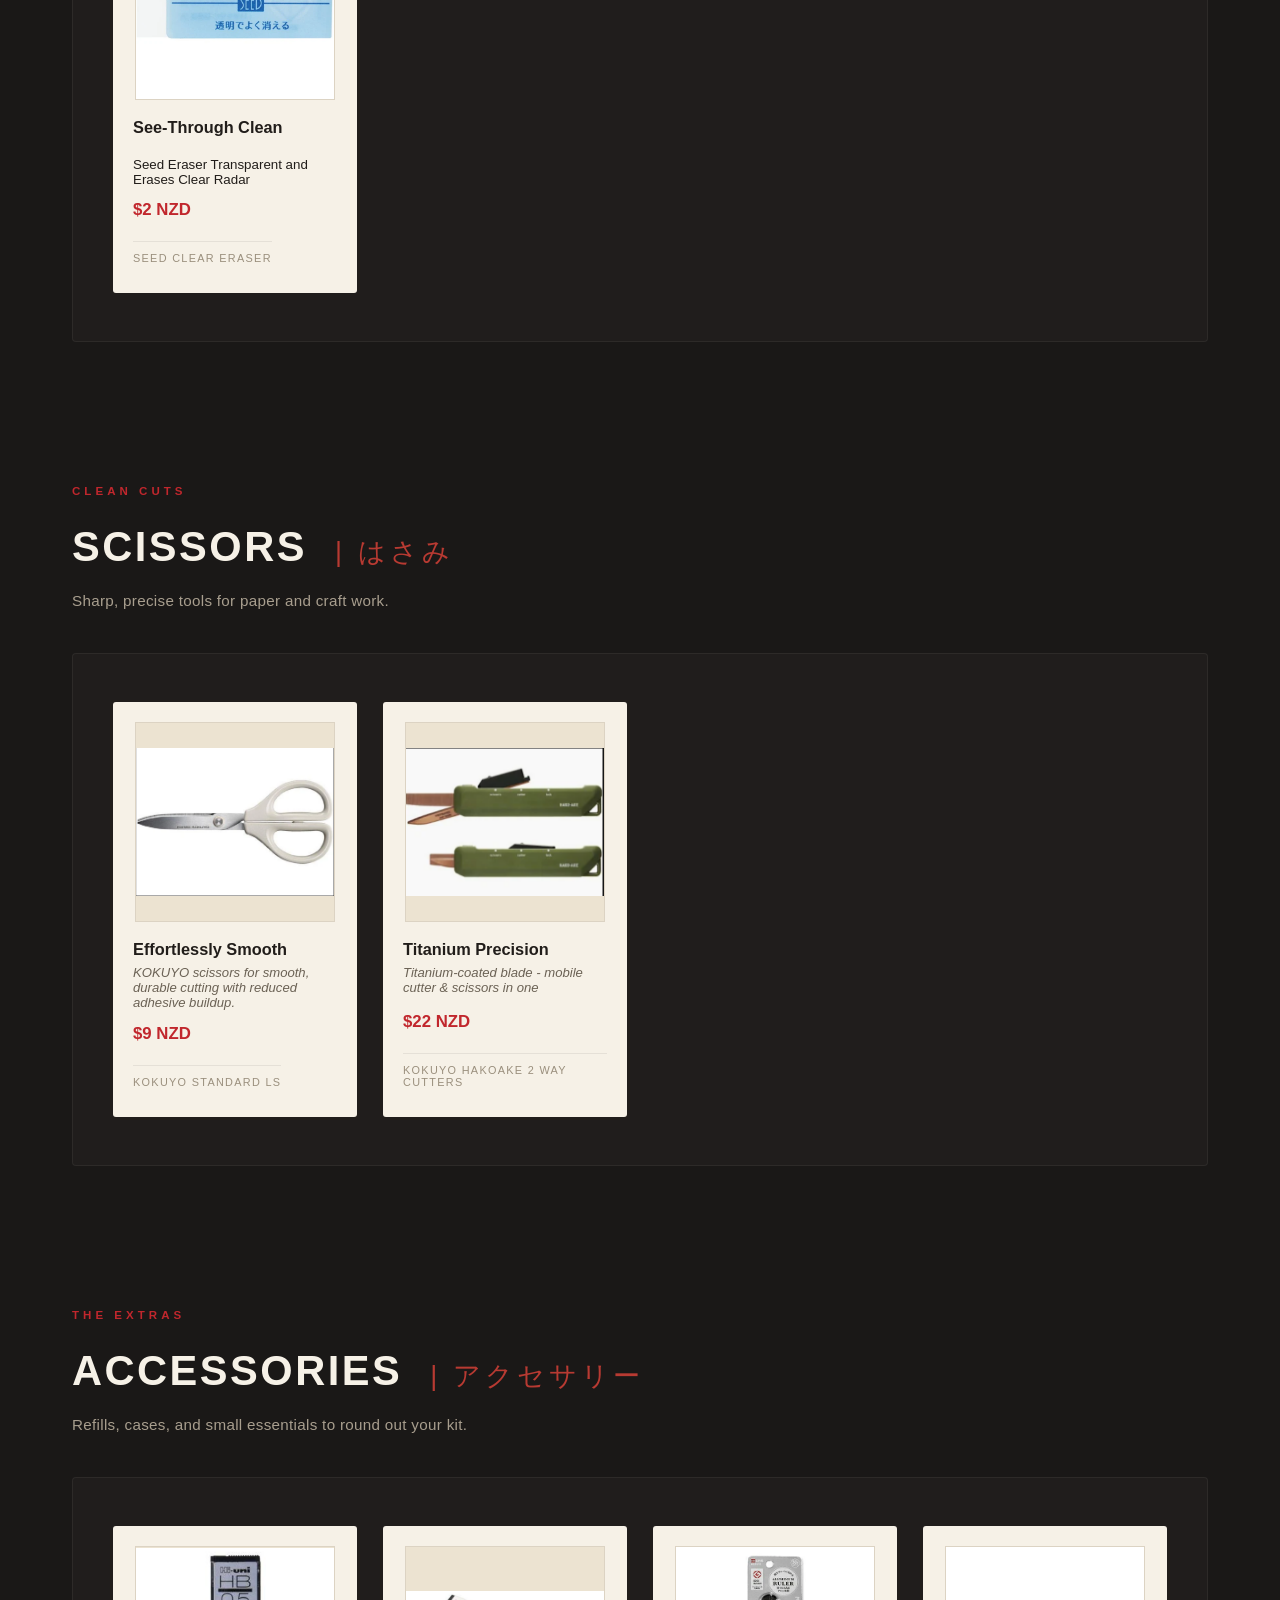
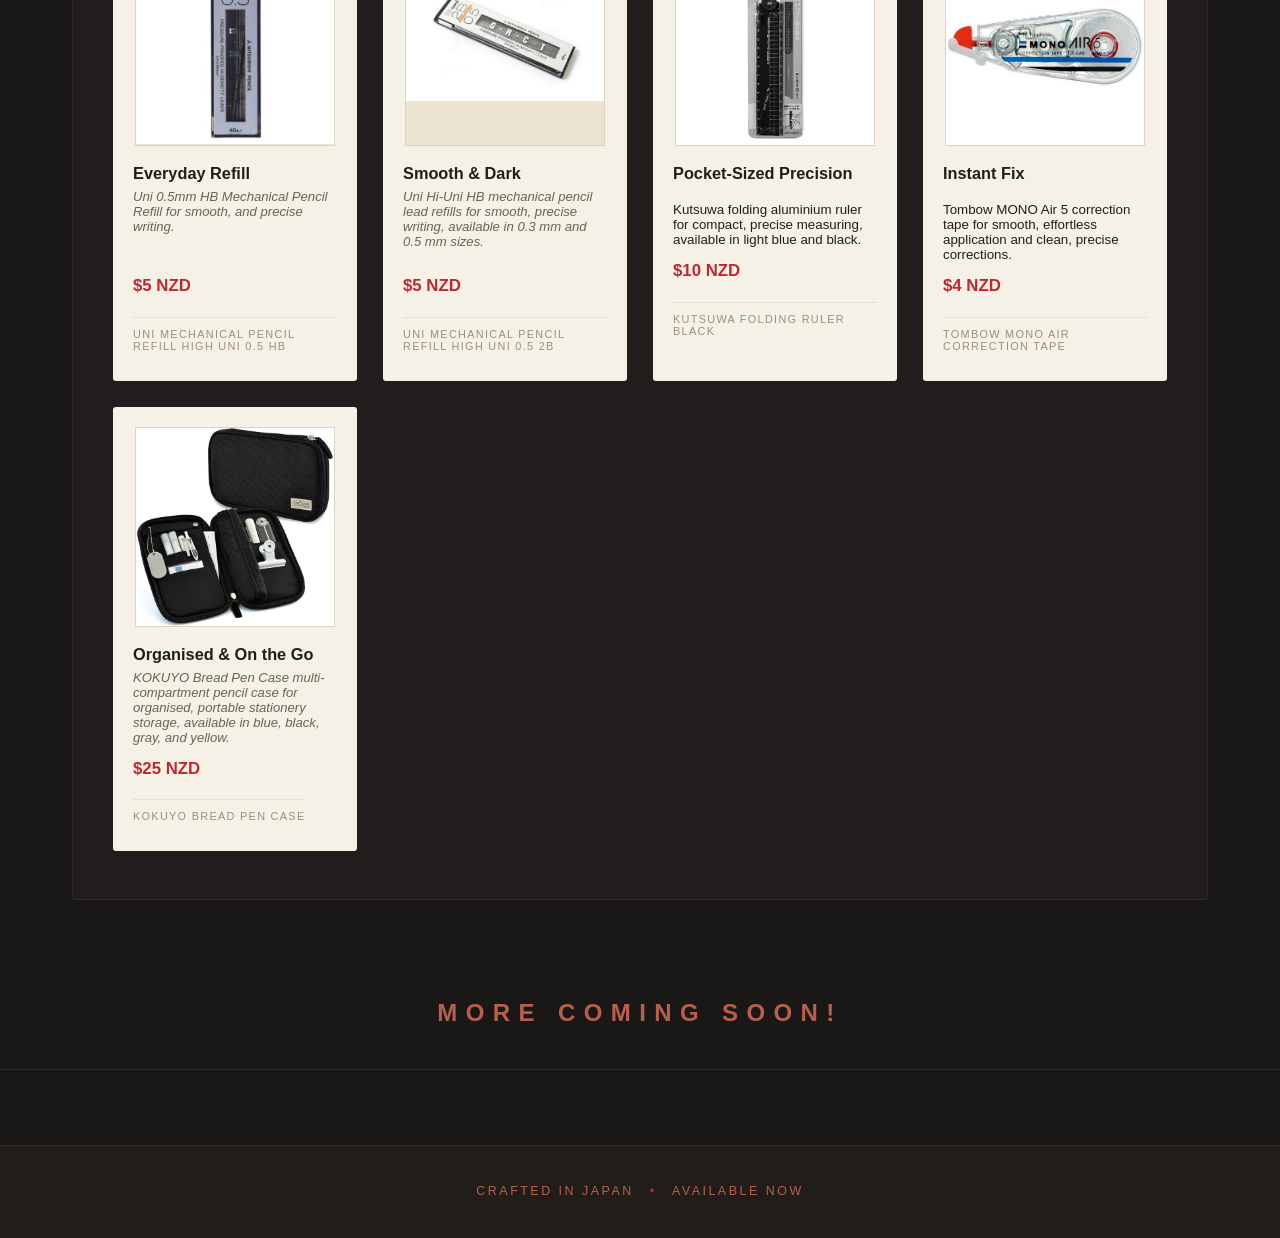
==== commit 8186e372: "update 0.21 fixed email" ====
--- a/products.html
+++ b/products.html
@@ -31,7 +31,7 @@
     <div class="wrap">
       <h1>The Full Catalogue</h1>
       <p>Every item is selected for quality and everyday craftsmanship. Tap any product for details.</p>
-      <p>Email <a href="mailto:johnhussain.abbas@gmail.com">johnabbas.hussain@gmail.com</a> to order</p>
+      <p>Email <a href="mailto:johnhussain.abbas@gmail.com">johnhussain.abbas@gmail.com</a> to order</p>
     </div>
   </header>
 
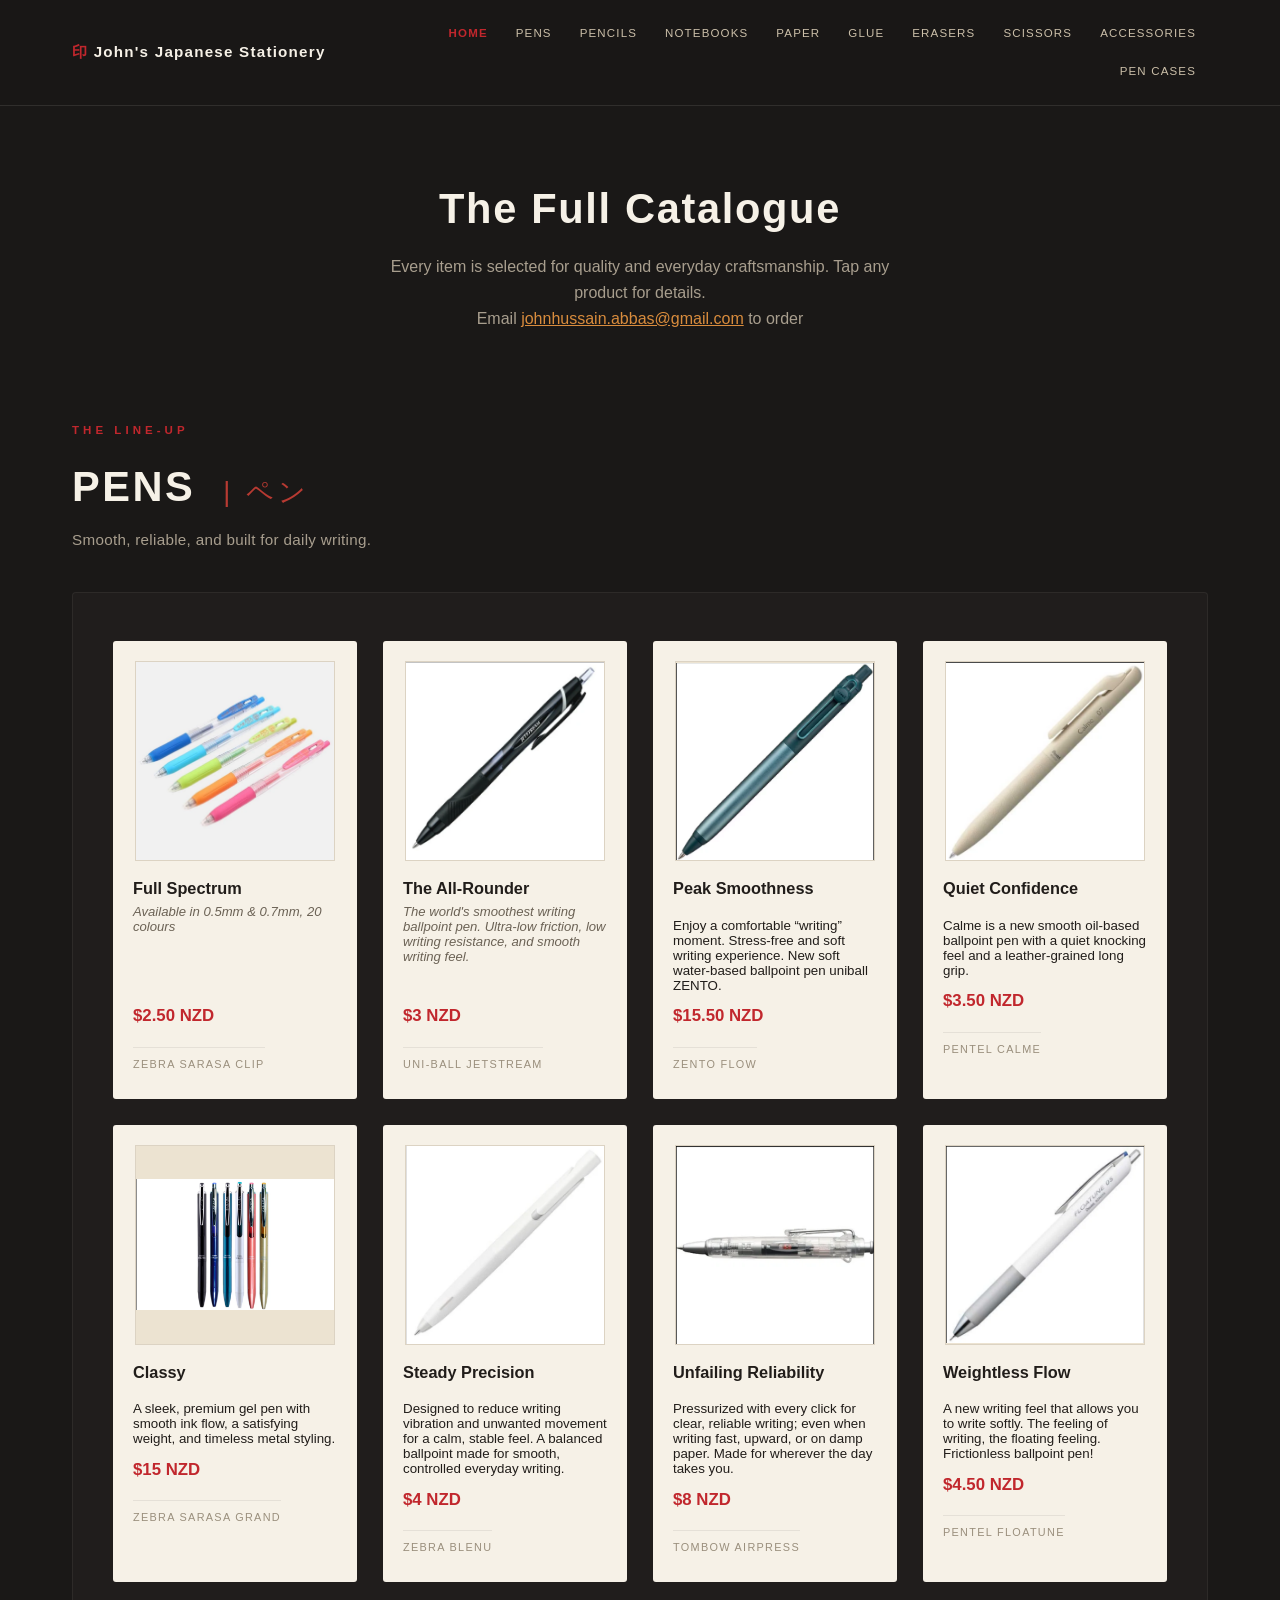
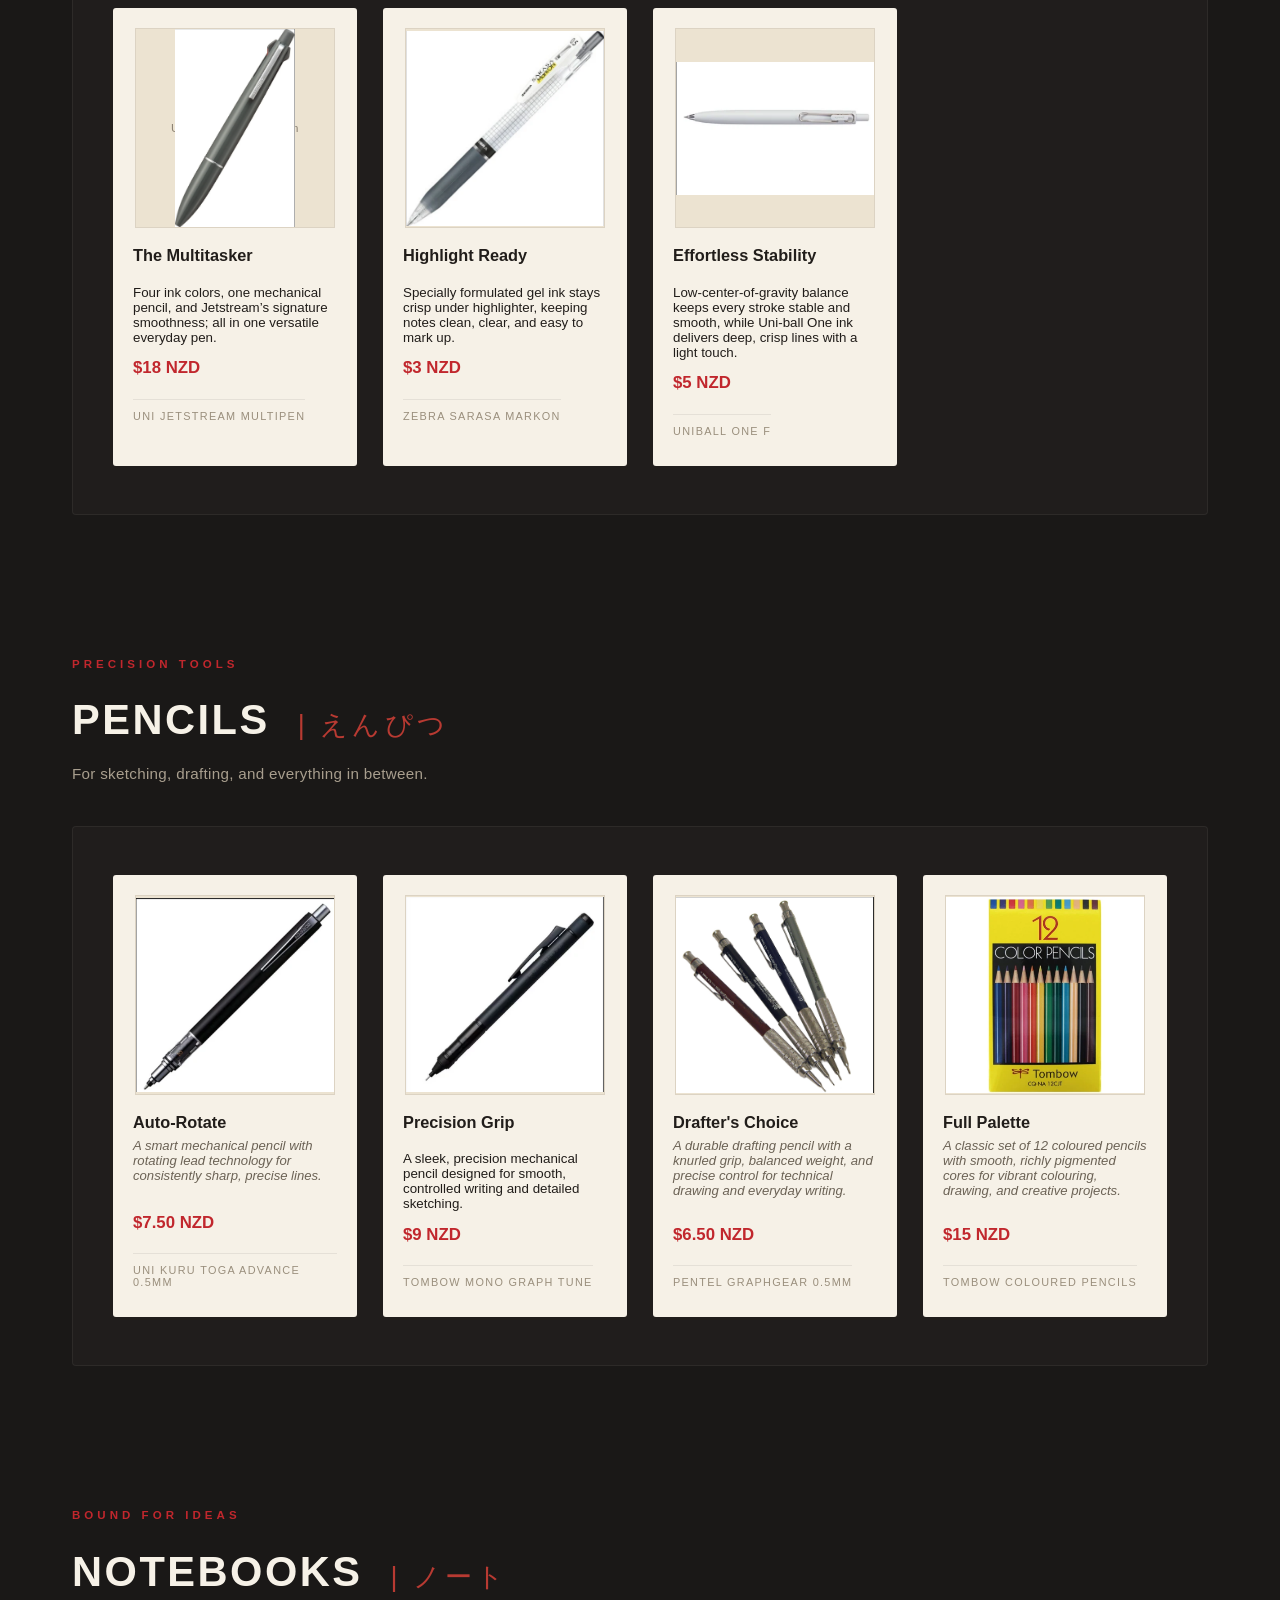
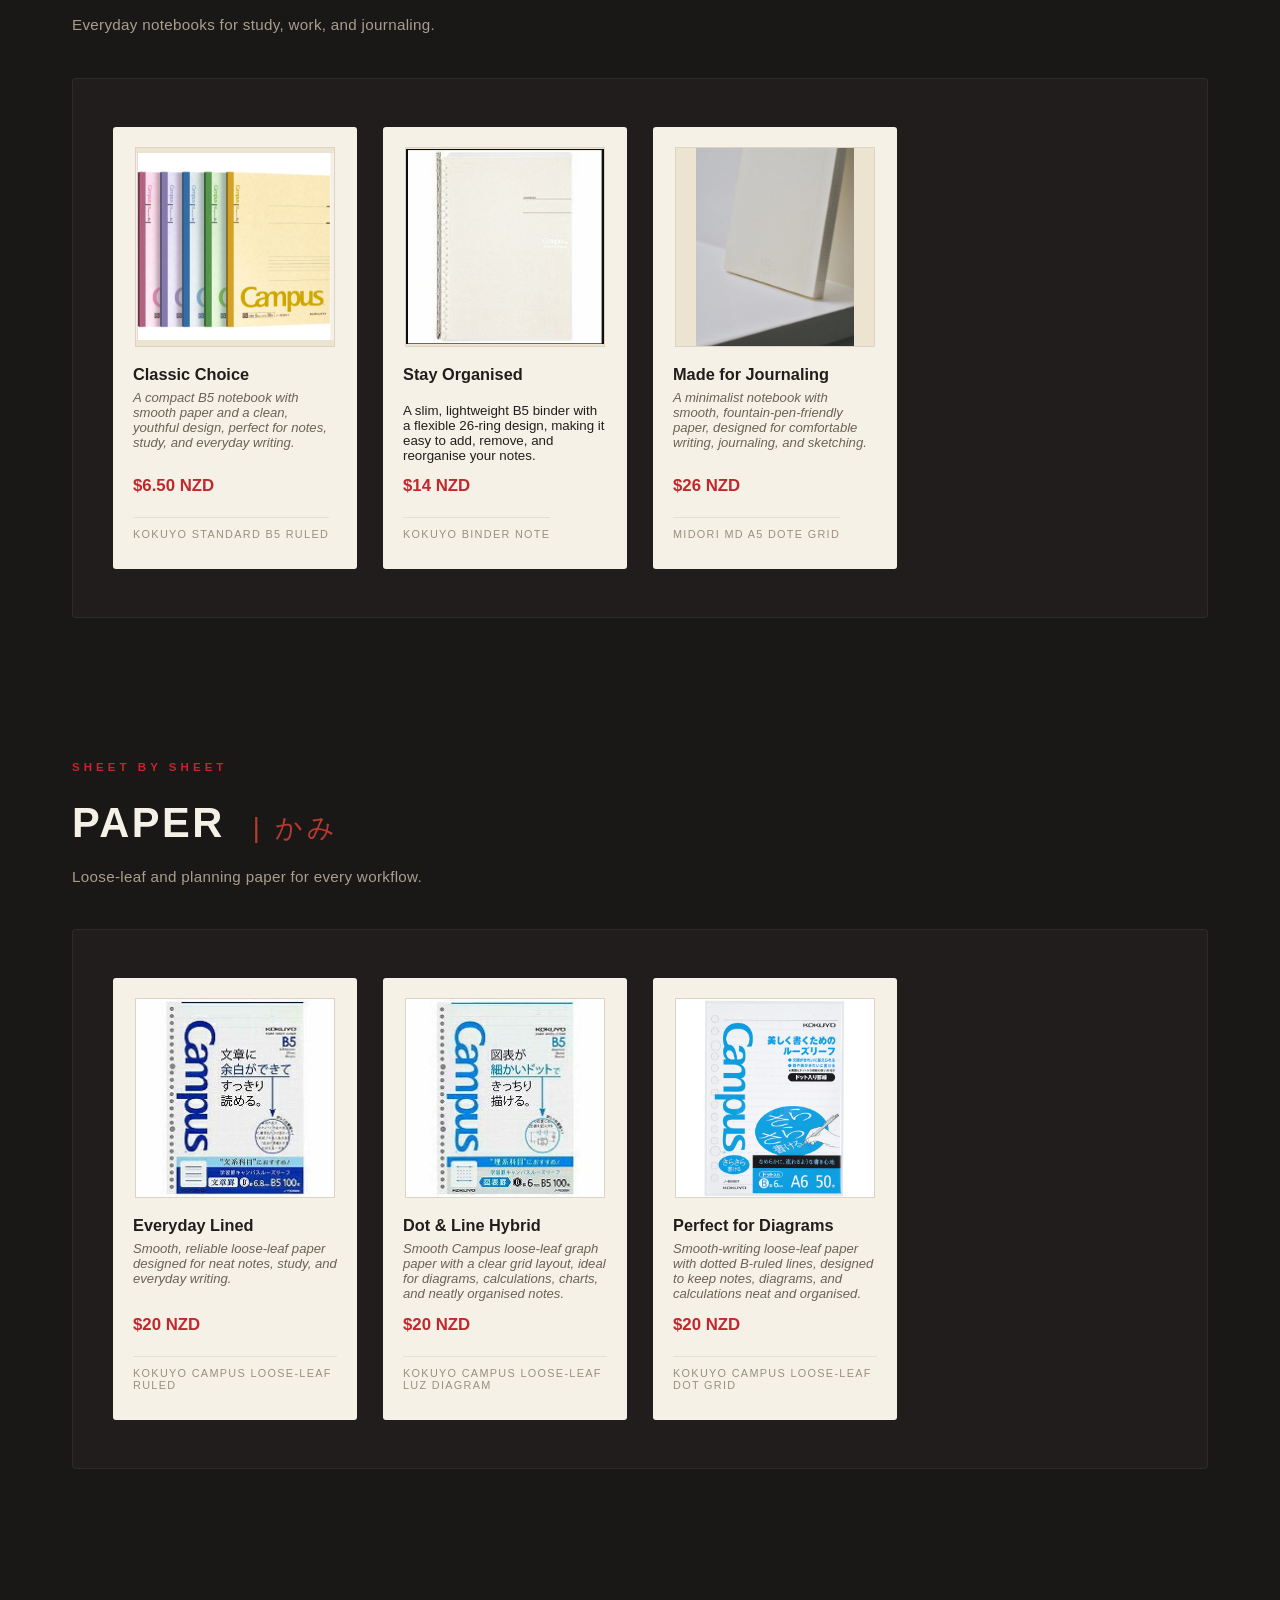
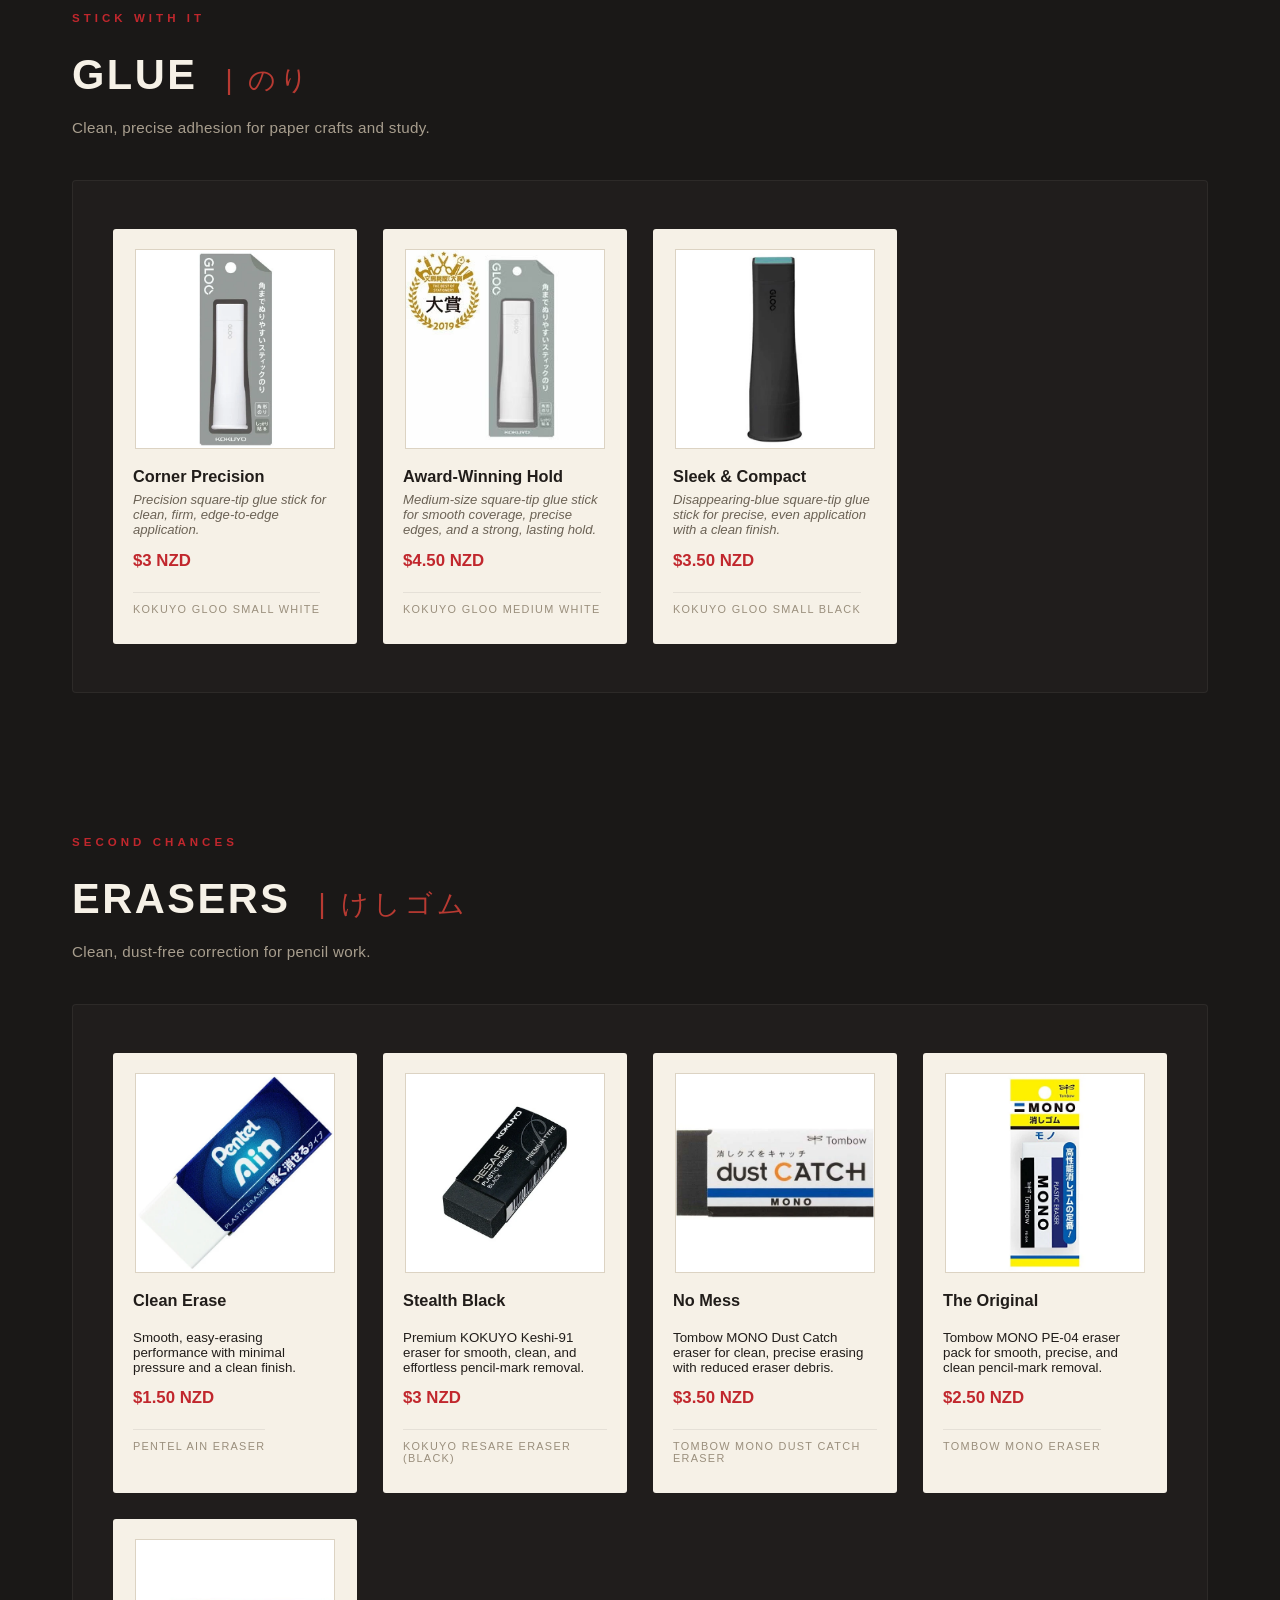
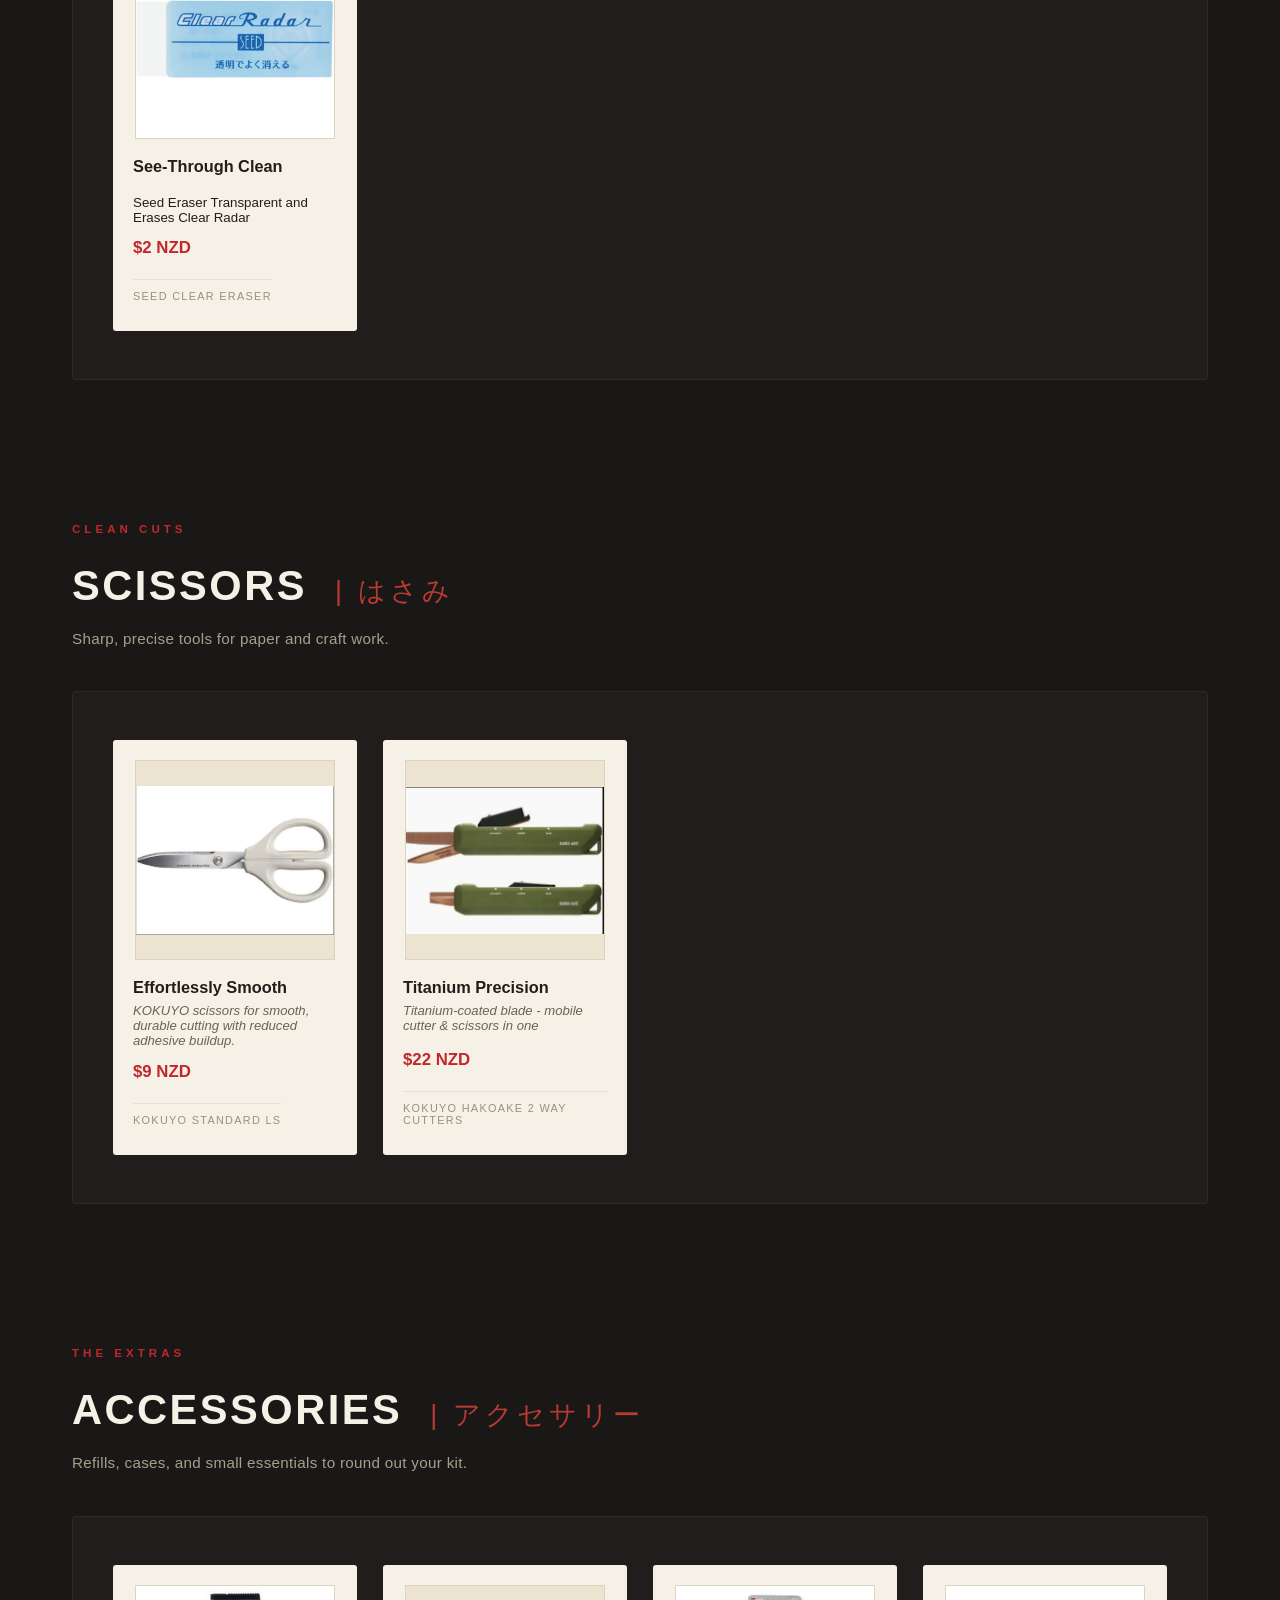
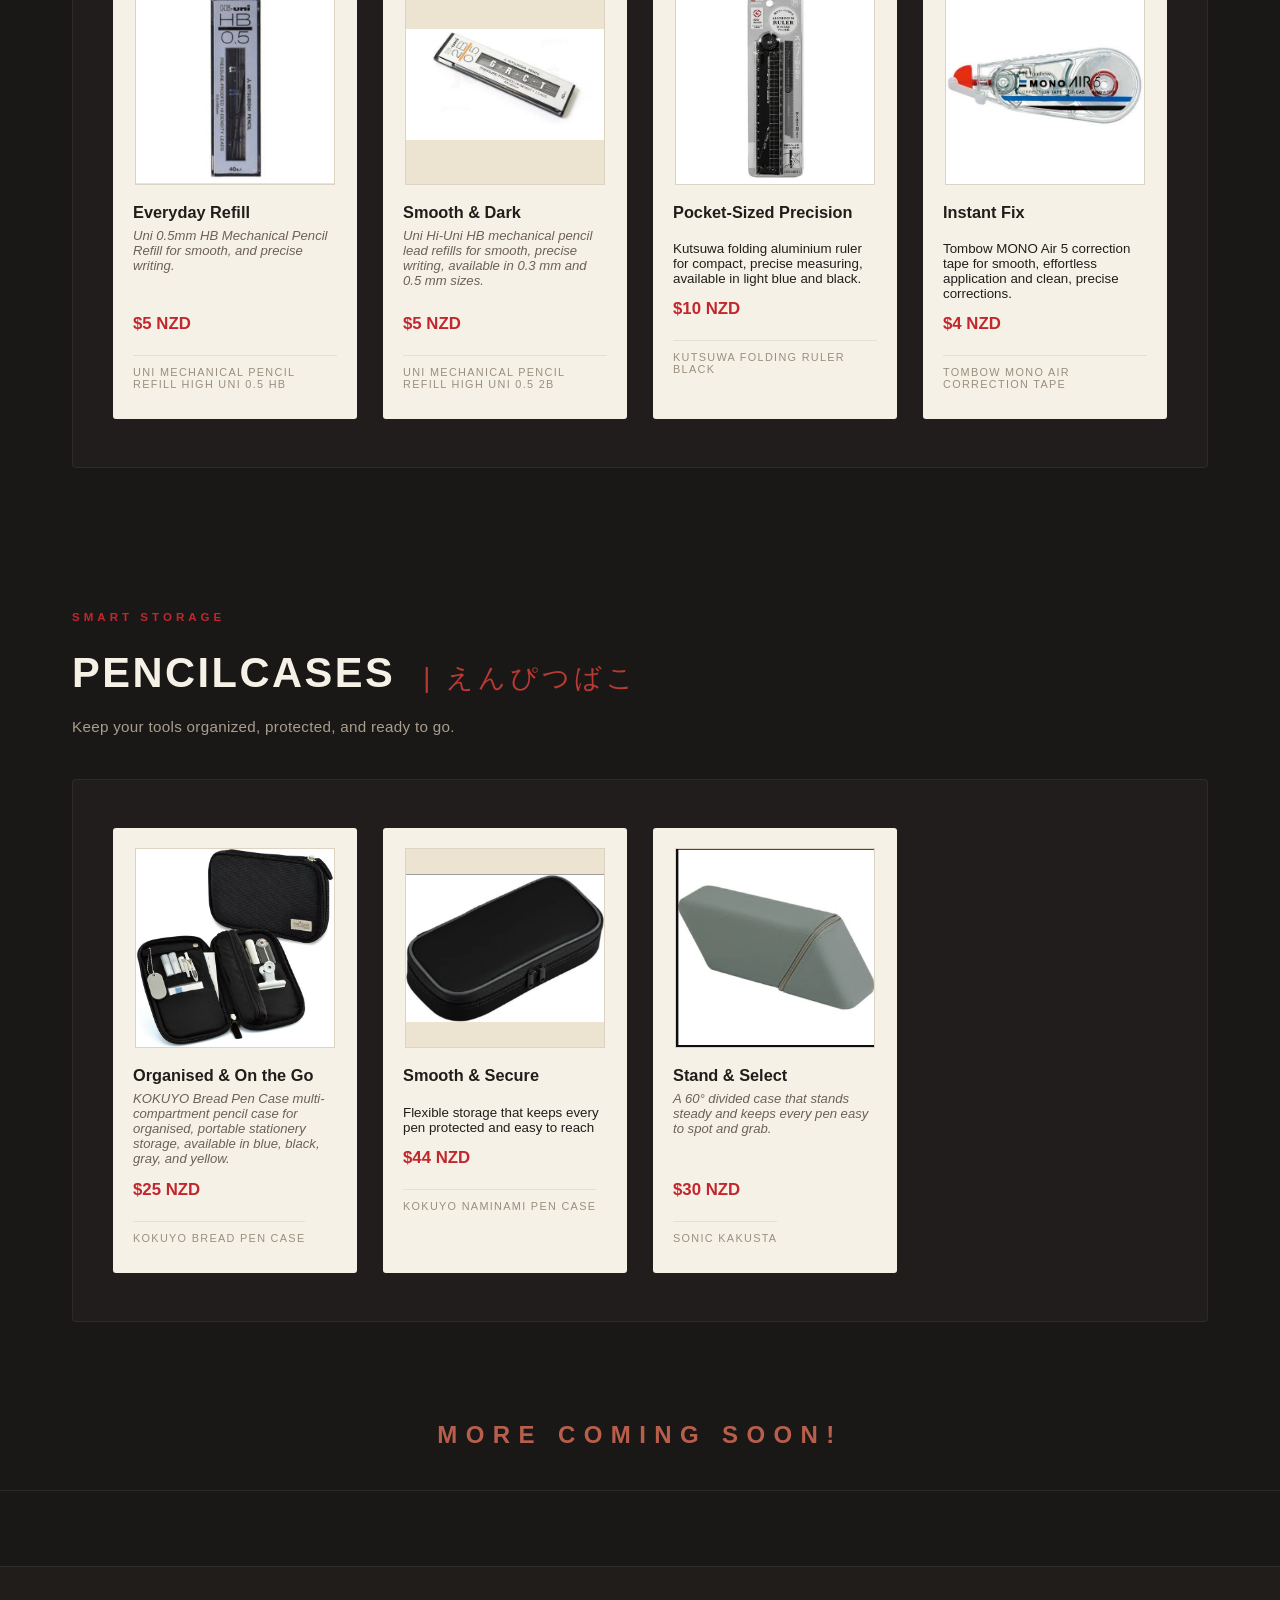
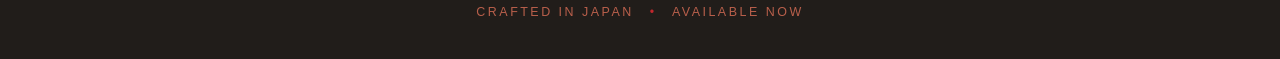
==== commit 4d4370b8: "upload 0.3 Added pen cases section" ====
--- a/products.html
+++ b/products.html
@@ -23,6 +23,7 @@
         <a href="#erasers">Erasers</a>
         <a href="#scissors">Scissors</a>
         <a href="#accessories">Accessories</a>
+        <a href="#pencil-cases">Pen Cases</a>
       </div>
     </div>
   </nav>
@@ -880,6 +881,20 @@
             <p class="card-price">$4 NZD</p>
             <p class="card-brand">Tombow Mono Air Correction Tape</p>
           </button>
+        </div>
+      </div>
+    </div>
+  </section>
+
+  <!--===================== PENCILCASES =====================-->
+  <section class="category-section" id="pencil-cases">
+    <div class="wrap">
+      <span class="section-eyebrow">Smart Storage</span>
+      <h2 class="section-heading">Pencilcases <span class="jp">| えんぴつばこ</span></h2>
+      <p class="section-sub">Keep your tools organized, protected, and ready to go.</p>
+
+      <div class="category-panel">
+        <div class="card-grid">
 
           <button type="button" class="product-card"
             data-name="Organised &amp; On the Go"
@@ -887,7 +902,7 @@
             data-price="$25 NZD"
             data-brand="Kokuyo Bread Pen Case"
             data-image="Images/kokuyo-pen-case.jpg"
-            data-link="#"><!-- REPLACE WITH SALES LINK -->
+            data-link="#">
             <div class="card-image" data-label="Kokuyo Bread Pen Casee">
               <img src="Images/kokuyo-pen-case.jpg" alt="Kokuyo Bread Pen Case" loading="lazy" onerror="this.classList.add('img-error')">
             </div>
@@ -897,99 +912,41 @@
             <p class="card-brand">Kokuyo Bread Pen Case</p>
           </button>
 
+          <button type="button" class="product-card"
+            data-name="Smooth & Secure"
+            data-subtitle="This spacious case can fit even your widest pens! Its dual zipper opens to reveal a divider panel with ridges that separate your pens. Because the ridges aren't fully enclosed like pen loops, they can shift to accommodate thicker pens. On the back side of this panel, a flat pocket fits small cards or sticky notes, and two roomier pockets can hold thicker accessories like pencil leads. The main compartment underneath is deep and wide, with a separate section near the top that's perfect for storing erasers or sharpeners. Any additional loose items can be tucked into the large mesh pocket under the case's lid."
+            data-price="$44 NZD"
+            data-brand="Kokuyo Naminami Pen Case"
+            data-image="Images/kokuyo-naminami-pencase.png"
+            data-link="#">
+            <div class="card-image" data-label="Kokuyo Naminami Pen Case">
+              <img src="Images/kokuyo-naminami-pencase.png" alt="Kokuyo Naminami Pen Case" loading="lazy" onerror="this.classList.add('img-error')">
+            </div>
+            <p class="card-name">Smooth & Secure</p>
+            <p class="subtitle">Flexible storage that keeps every pen protected and easy to reach</p>
+            <p class="card-price">$44 NZD</p>
+            <p class="card-brand">Kokuyo Naminami Pen Case</p>
+          </button>
+
+          <button type="button" class="product-card"
+            data-name="Stand & Select"
+            data-subtitle="This soft, portable pen case transforms into a compact pen organizer for your desk at home, work, or school! Its triangular shape when the lid is folded back holds your pens at a 60° angle—perfect for viewing all of its contents and comfortably sliding pens in and out. A built-in divider separates the interior into two sections, and you can use the divider in the lid as a shelf for smaller items like erasers and sticky notes. A pair of strong magnets hold the lid in place when it is folded back."
+            data-price="$30 NZD"
+            data-brand="Sonic Kakusta"
+            data-image="Images/sonic-kakusta-pencase.png"
+            data-link="#">
+            <div class="card-image" data-label="Sonic Kakusta">
+              <img src="Images/sonic-kakusta-pencase.png" alt="Sonic Kakusta" loading="lazy" onerror="this.classList.add('img-error')">
+            </div>
+            <p class="card-name">Stand & Select</p>
+            <p class="card-subtitle">A 60° divided case that stands steady and keeps every pen easy to spot and grab.</p>
+            <p class="card-price">$30 NZD</p>
+            <p class="card-brand">Sonic Kakusta</p>
+          </button>
         </div>
       </div>
     </div>
   </section>
-
-  <!-- ===================== PENCILCASES =====================
-  <section class="category-section" id="pencils">
-    <div class="wrap">
-      <span class="section-eyebrow">Precision Tools</span>
-      <h2 class="section-heading">Pencils <span class="jp">| えんぴつ</span></h2>
-      <p class="section-sub">For sketching, drafting, and everything in between.</p>
-
-      <div class="category-panel">
-        <div class="card-grid">
-
-          <button type="button" class="product-card"
-            data-name="Auto-Rotate"
-            data-subtitle="o	Core Feature: Double-speed core rotation engine (rotates every 20 strokes).\n
-            o	Performance: Maintains a constantly sharp, conical lead point to ensure fine, uniform lines without smudging or breaking. Features a sliding pipe sleeve that retracts as you write to prevent lead breakage.\n
-            o	Best For: Precision note-taking, complex math equations, and detailed technical drawing."
-            data-price="$7.50 NZD"
-            data-brand="Uni Kuru Toga Advance 0.5mm"
-            data-image="Images/uni-kuru-toga-advance.png"
-            data-link="#">
-            <div class="card-image" data-label="Uni Kuru Toga Advance 0.5mm">
-              <img src="Images/uni-kuru-toga-advance.png" alt="Uni Kuru Toga Advance 0.5mm" loading="lazy" onerror="this.classList.add('img-error')">
-            </div>
-            <p class="card-name">Auto-Rotate</p>
-            <p class="card-subtitle">A smart mechanical pencil with rotating lead technology for consistently sharp, precise lines.</p>
-            <p class="card-price">$7.50 NZD</p>
-            <p class="card-brand">Uni Kuru Toga Advance 0.5mm</p>
-          </button>
-
-          <button type="button" class="product-card"
-            data-name="Precision Grip"
-            data-subtitle="o	Core Feature: Dual-advance “shake” mechanism with a top-mounted twist eraser.\n
-            o	Performance: Advances lead by shaking the pencil or clicking the clip. Moving the clip upward locks the shaker mechanism to prevent accidental extension in a bag. Features a full-sized, refillable MONO eraser that twists out for clean, precise corrections.\n
-            o	Best For: Rapid note-taking, studious editing, and general everyday use."
-            data-price="$9 NZD"
-            data-brand="Tombow Mono Graph Tune"
-            data-image="Images/tombow-mono-graph.png"
-            data-link="#">
-            <div class="card-image" data-label="Tombow Mono Graph Tune">
-              <img src="Images/tombow-mono-graph.png" alt="Tombow Mono Graph Tune" loading="lazy" onerror="this.classList.add('img-error')">
-            </div>
-            <p class="card-name">Precision Grip</p>
-            <p class="subtitle">A sleek, precision mechanical pencil designed for smooth, controlled writing and detailed sketching.</p>
-            <p class="card-price">$9 NZD</p>
-            <p class="card-brand">Tombow Mono Graph Tune</p>
-          </button>
-
-          <button type="button" class="product-card"
-            data-name="Drafter's Choice"
-            data-subtitle="o	Core Feature: All-metal construction with a dual-action retractable tip mechanism.\n
-            o	Performance: Textured metallic grip inlaid with soft, latex-free pads for firm control during long writing or drawing sessions. Pressing the pocket clip completely retracts the 4mm fixed sleeve to protect the tip during transport. Includes a built-in lead grade indicator window.\n
-            o	Best For: Drafting, architecture, engineering, and heavy-duty everyday carry."
-            data-price="$6.50 NZD"
-            data-brand="Pentel Graphgear 0.5mm"
-            data-image="Images/pentel-graphgear.png"
-            data-link="#">
-            <div class="card-image" data-label="Pentel Graphgear 0.5mm">
-              <img src="Images/pentel-graphgear.png" alt="Pentel Graphgear 0.5mm" loading="lazy" onerror="this.classList.add('img-error')">
-            </div>
-            <p class="card-name">Drafter's Choice</p>
-            <p class="card-subtitle">A durable drafting pencil with a knurled grip, balanced weight, and precise control for technical drawing and everyday writing.</p>
-            <p class="card-price">$6.50 NZD</p>
-            <p class="card-brand">Pentel Graphgear 0.5mm</p>
-          </button>
-
-          <button type="button" class="product-card"
-            data-name="Full Palette"
-            data-subtitle="This is how colored pencils are made! An explanation of the colored pencil manufacturing process is included on the back. How are colored pencils made? The back side has a column. Colored for easy return to original position.\n
-                          ●Colored pencil\n
-                          ●Set contents: 12 colored paper boxes\n
-                          ●Round shaft\n
-                          ●12 colors of colored pencils: yellow, yellow, green, blue, blue, purple, peach, red, large color, light blue, brown, blacks"
-            data-price="$15 NZD"
-            data-brand="Tombow CQ-NA12CJT"
-            data-image="Images/tombow-coloured-pencils-12pack.png"
-            data-link="#">
-            <div class="card-image" data-label="Tombow CQ-NA12CJT">
-              <img src="Images/tombow-coloured-pencils-12pack.png" alt="Tombow CQ-NA12CJT" loading="lazy" onerror="this.classList.add('img-error')">
-            </div>
-            <p class="card-name">Full Palette</p>
-            <p class="card-subtitle">A classic set of 12 coloured pencils with smooth, richly pigmented cores for vibrant colouring, drawing, and creative projects.</p>
-            <p class="card-price">$15 NZD</p>
-            <p class="card-brand">Tombow Coloured Pencils</p>
-          </button>
-
-        </div>
-      </div>
-    </div>
-  </section>-->
 
 
   <section class="coming-soon">
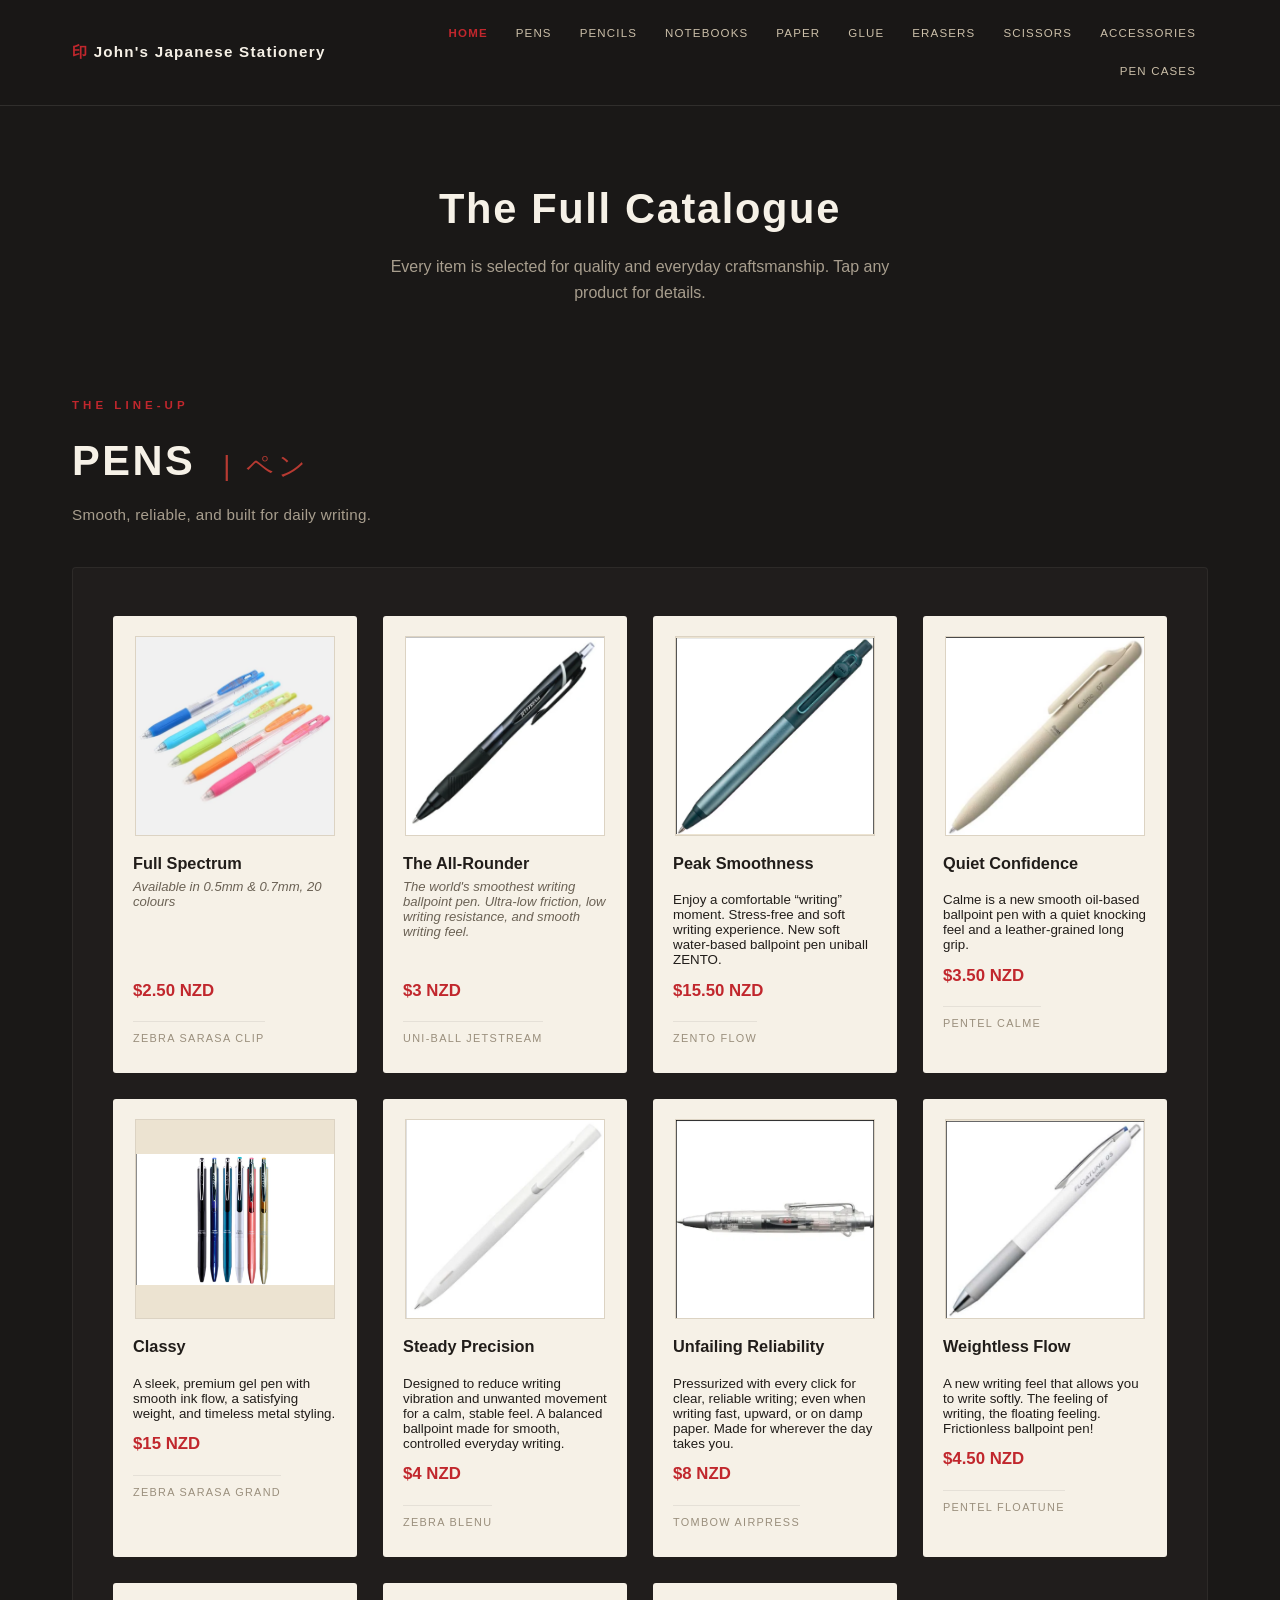
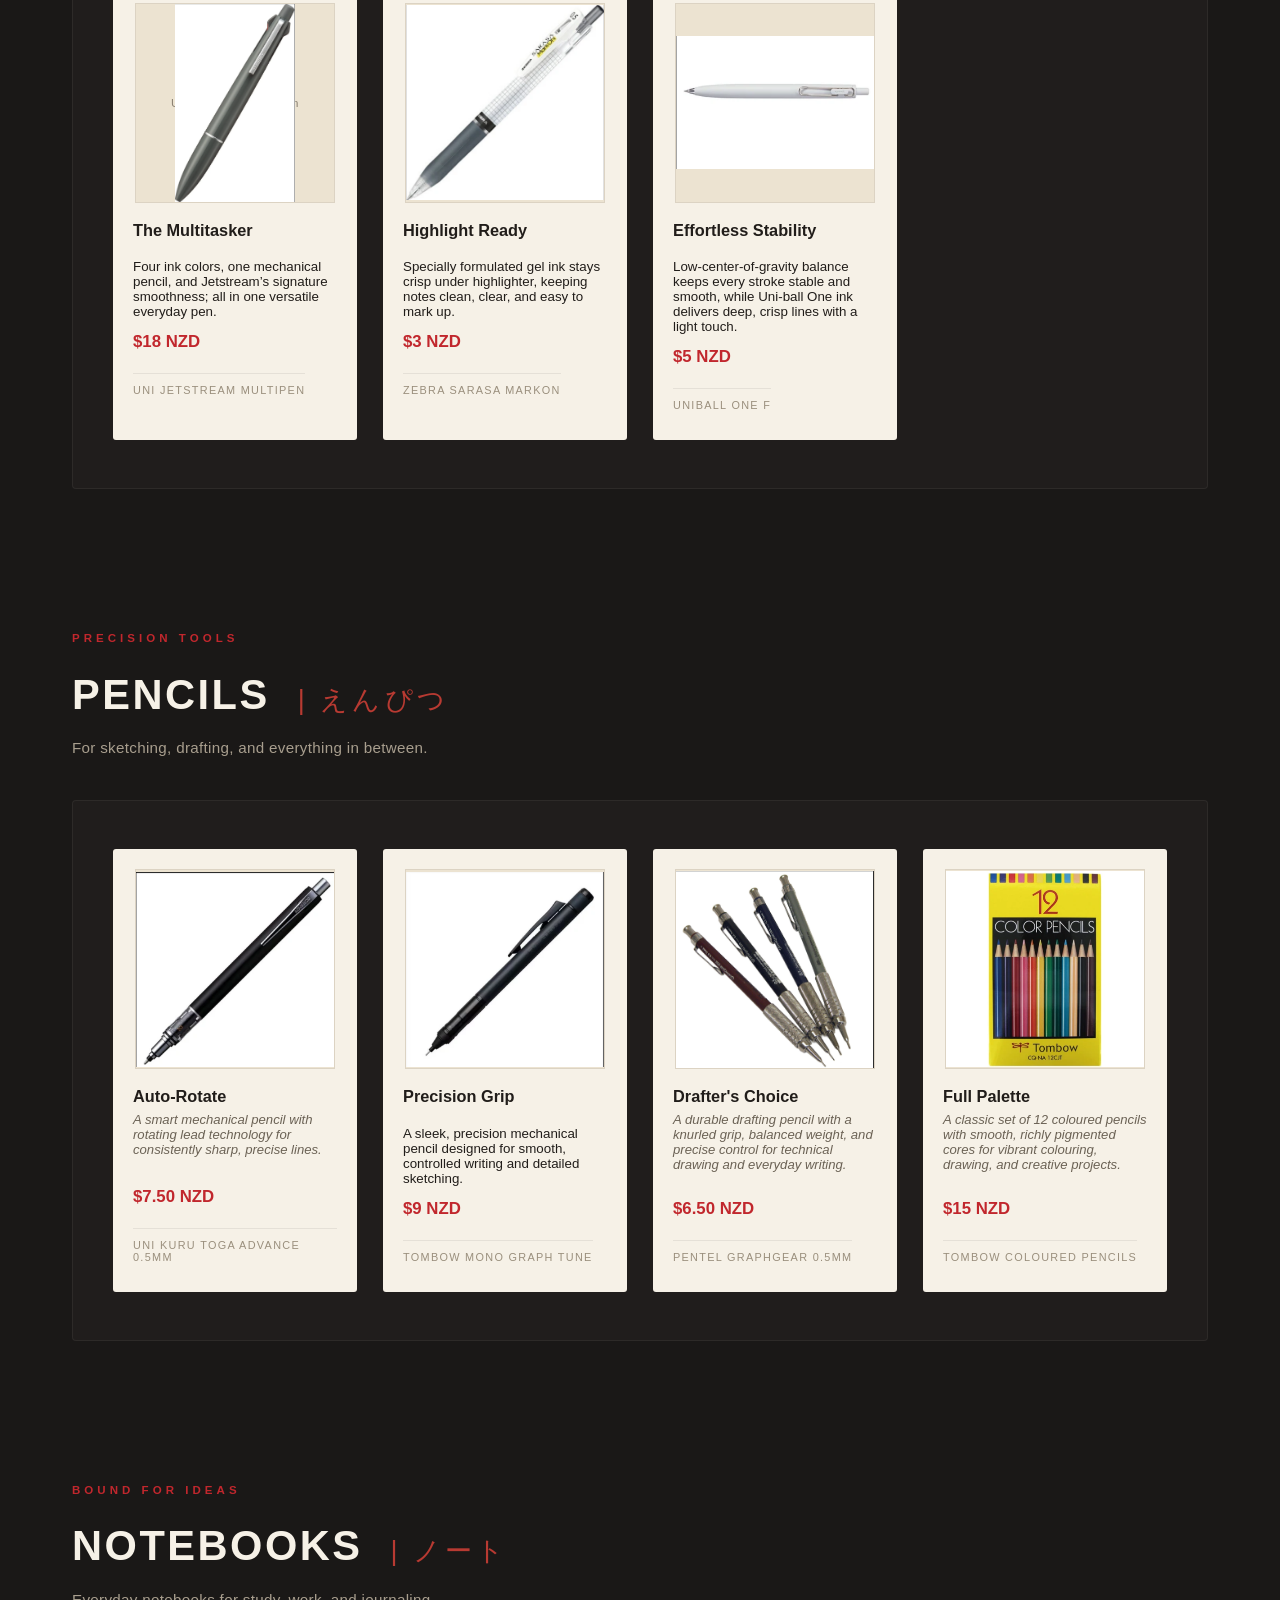
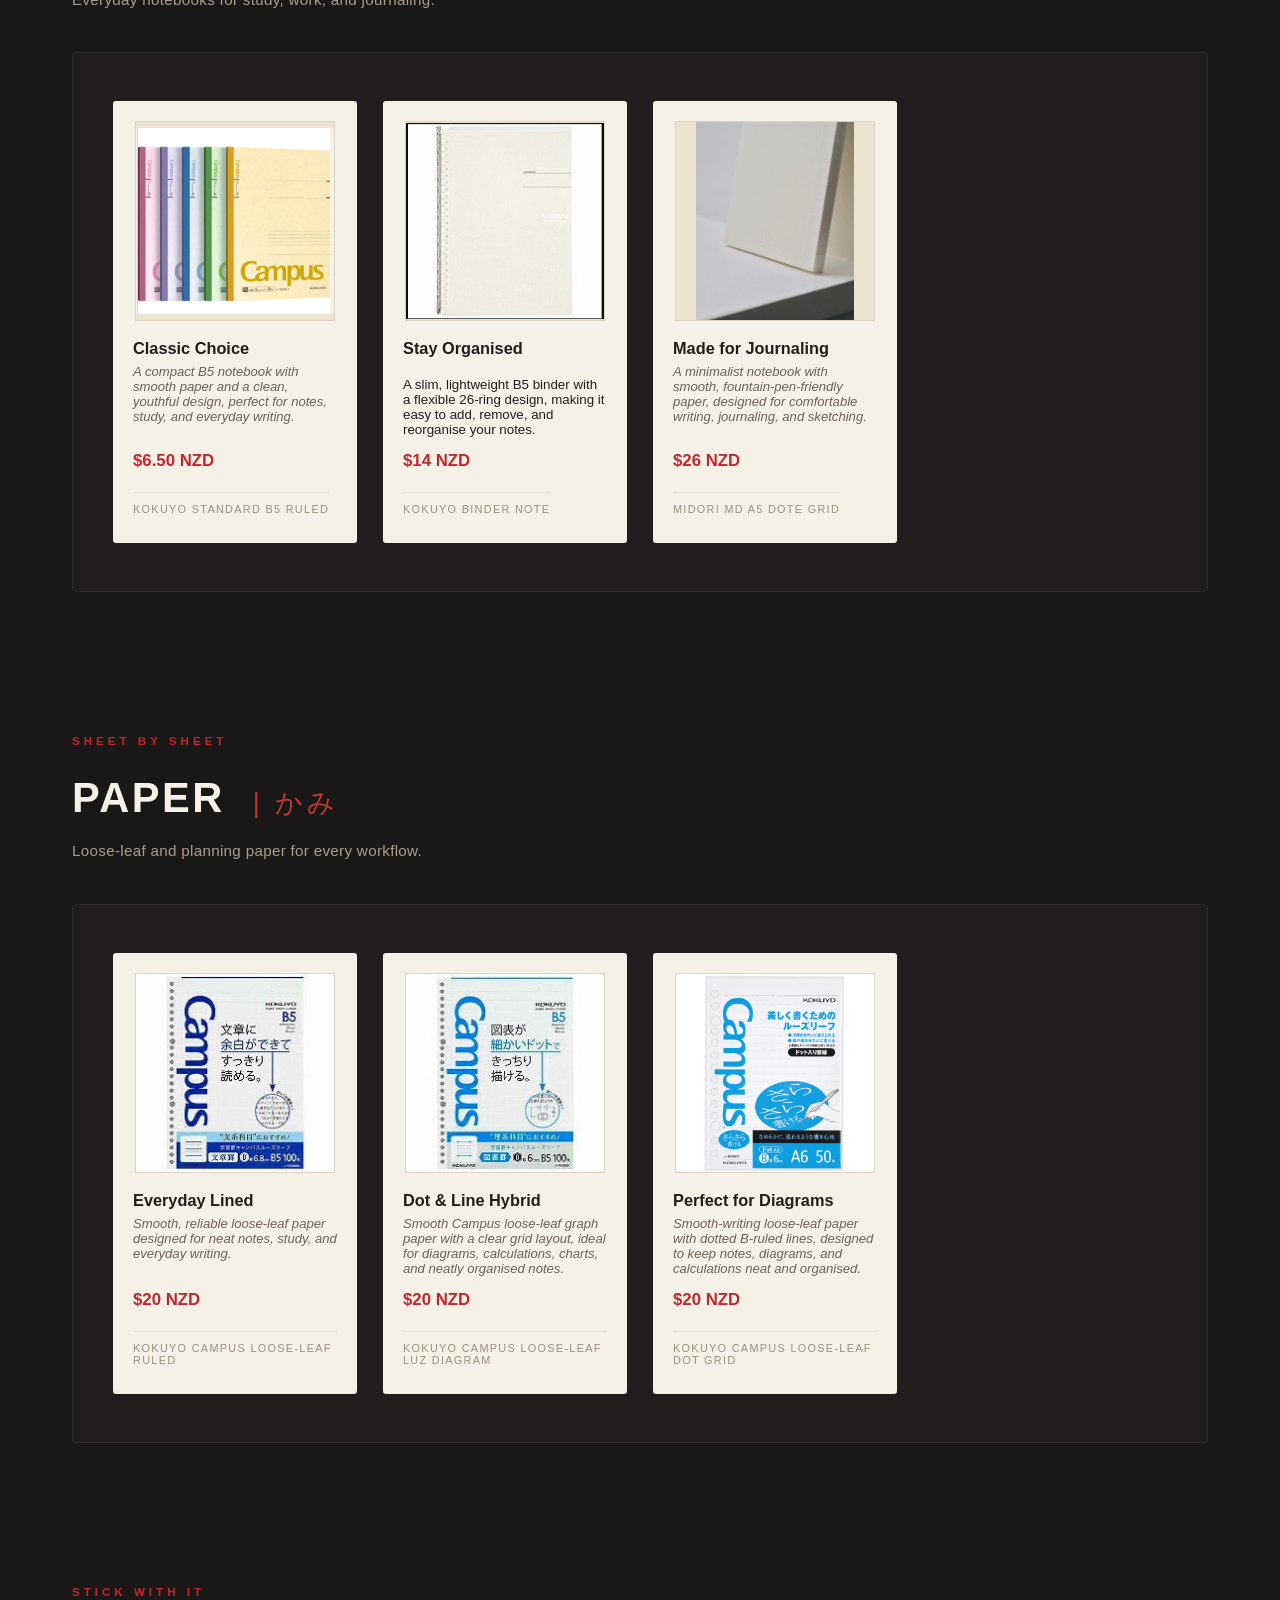
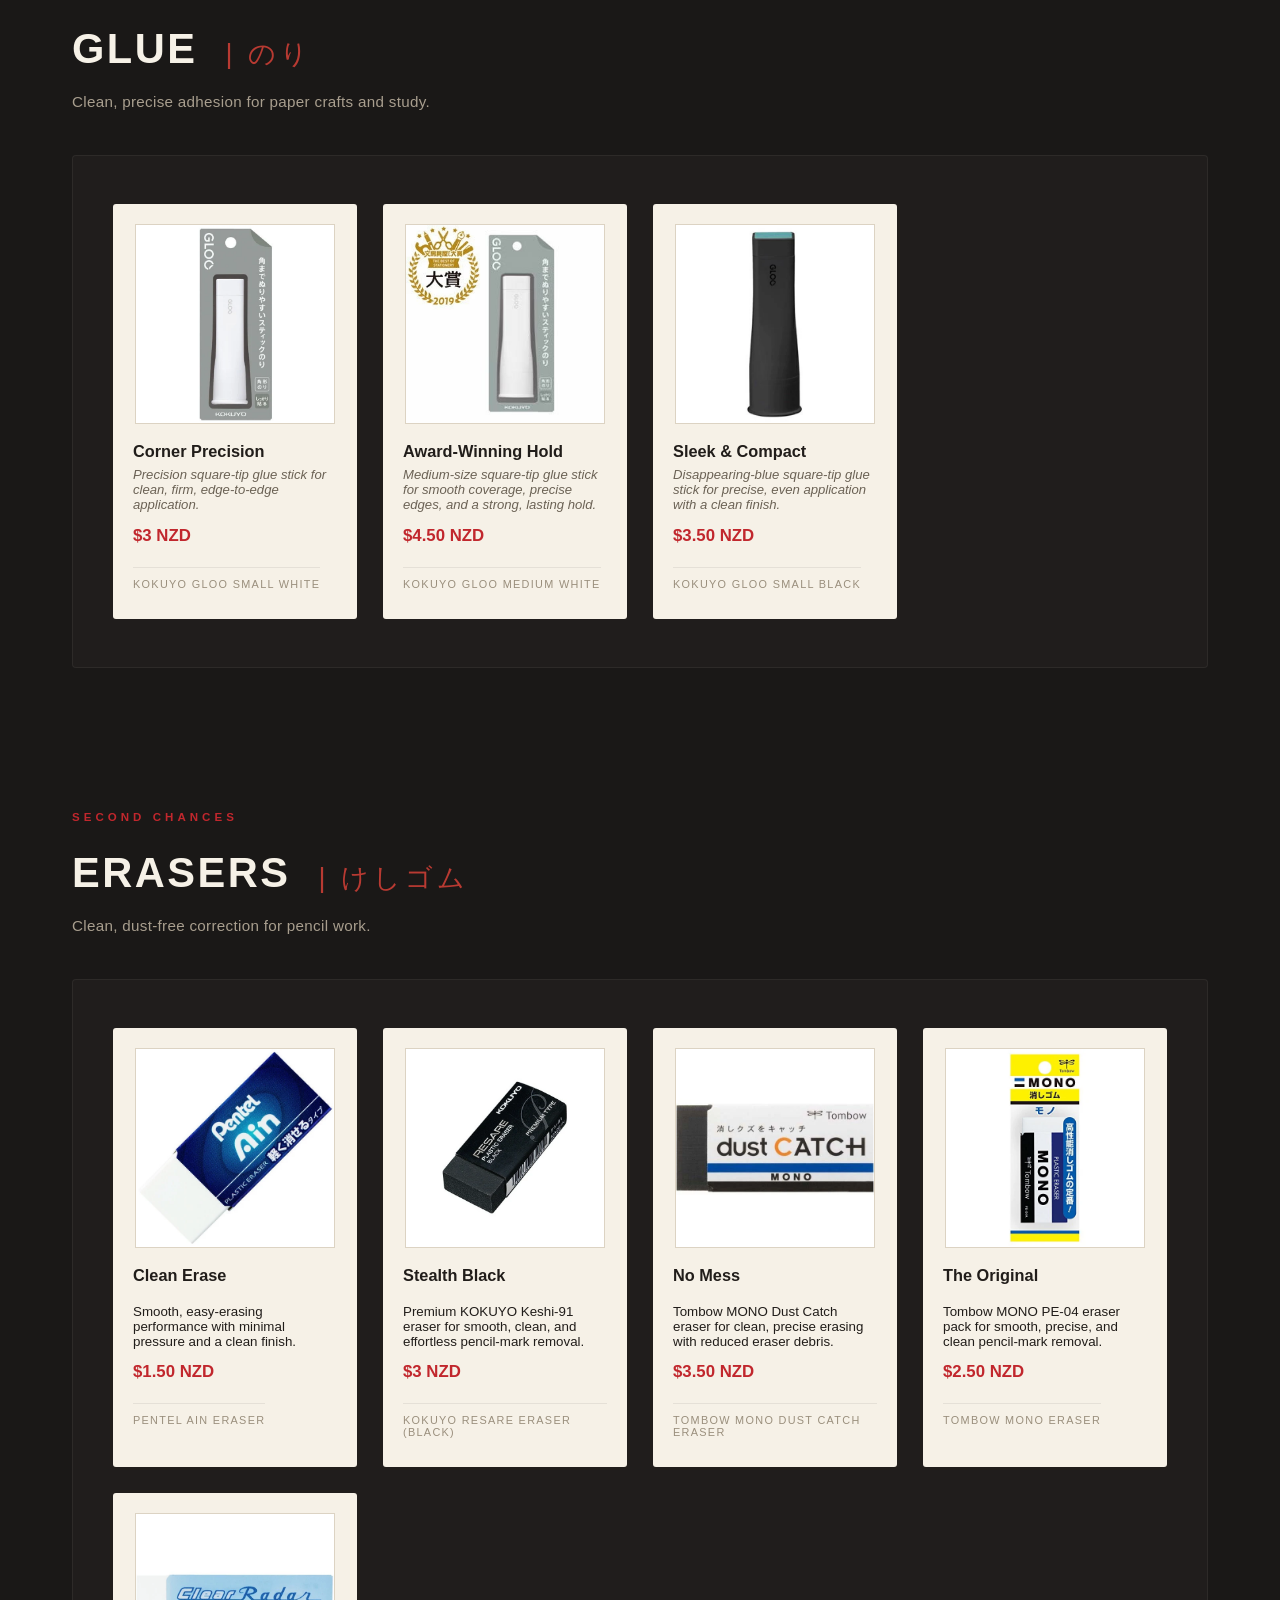
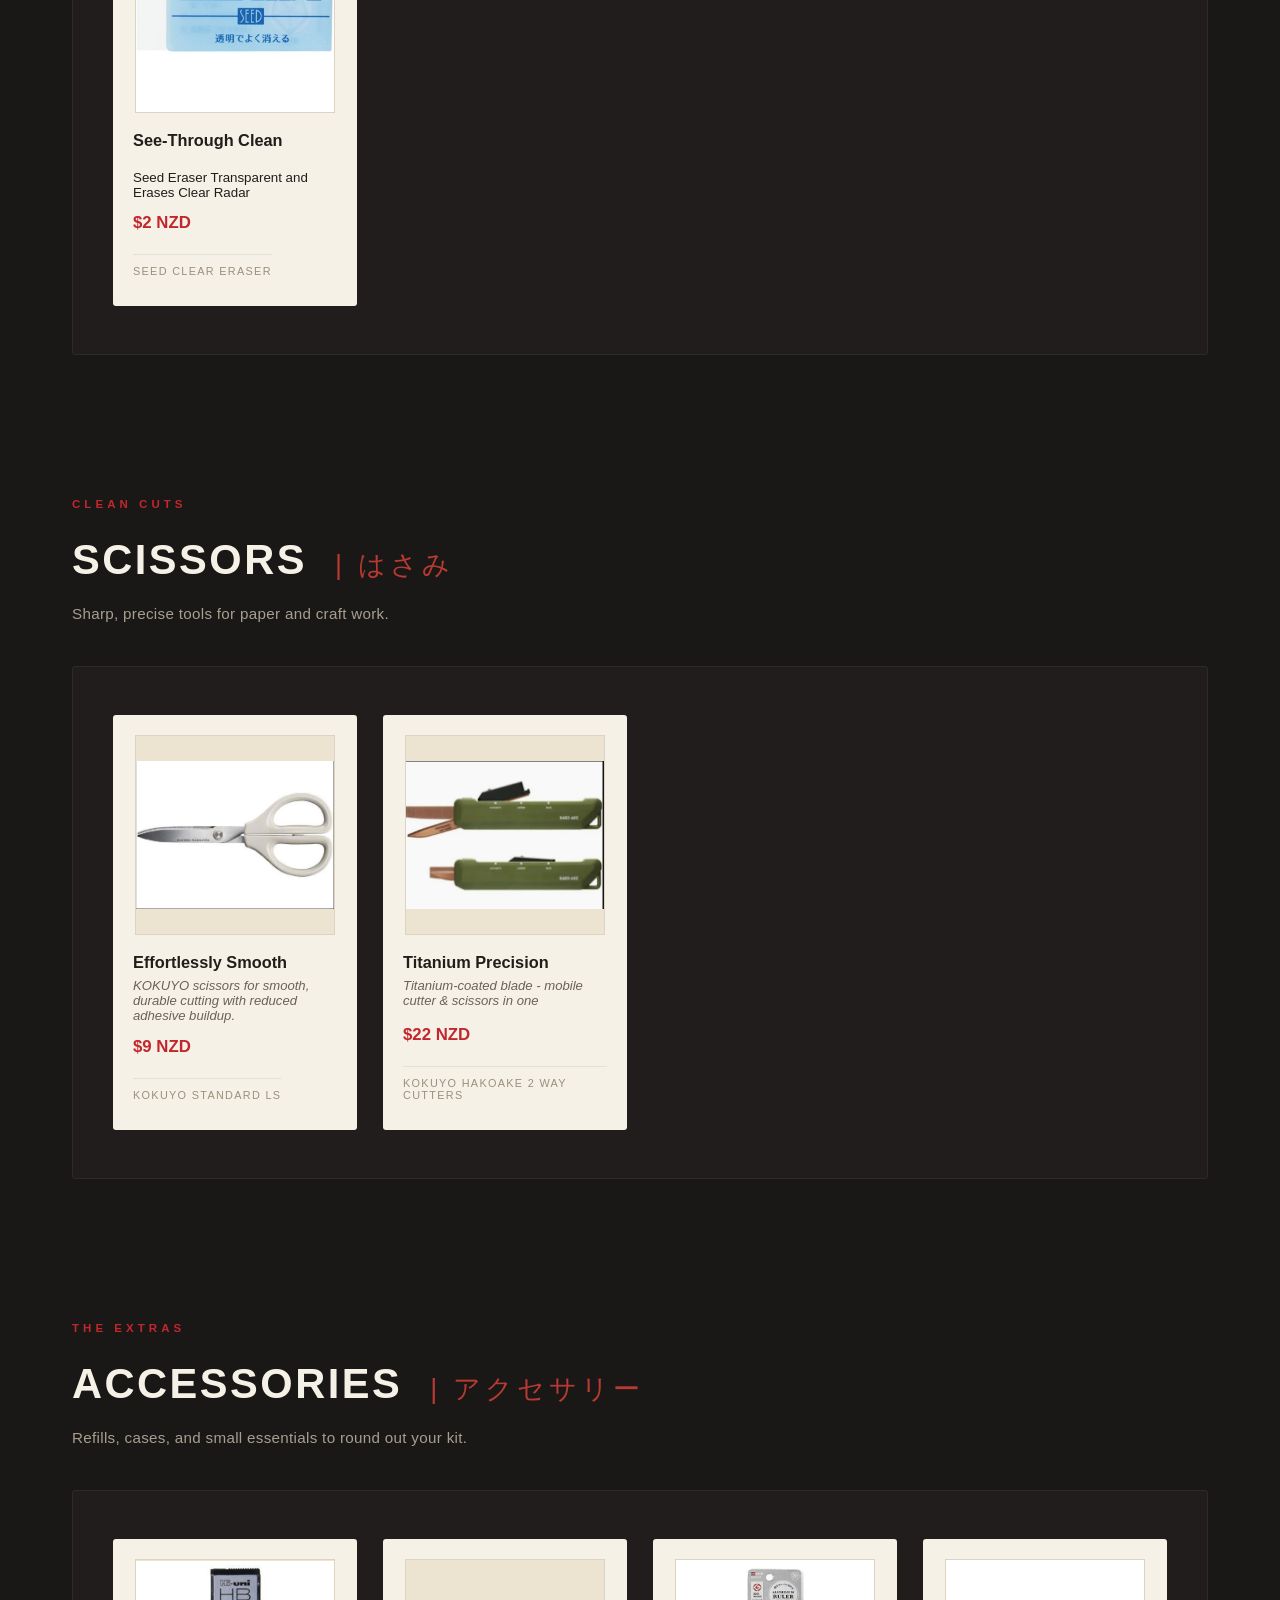
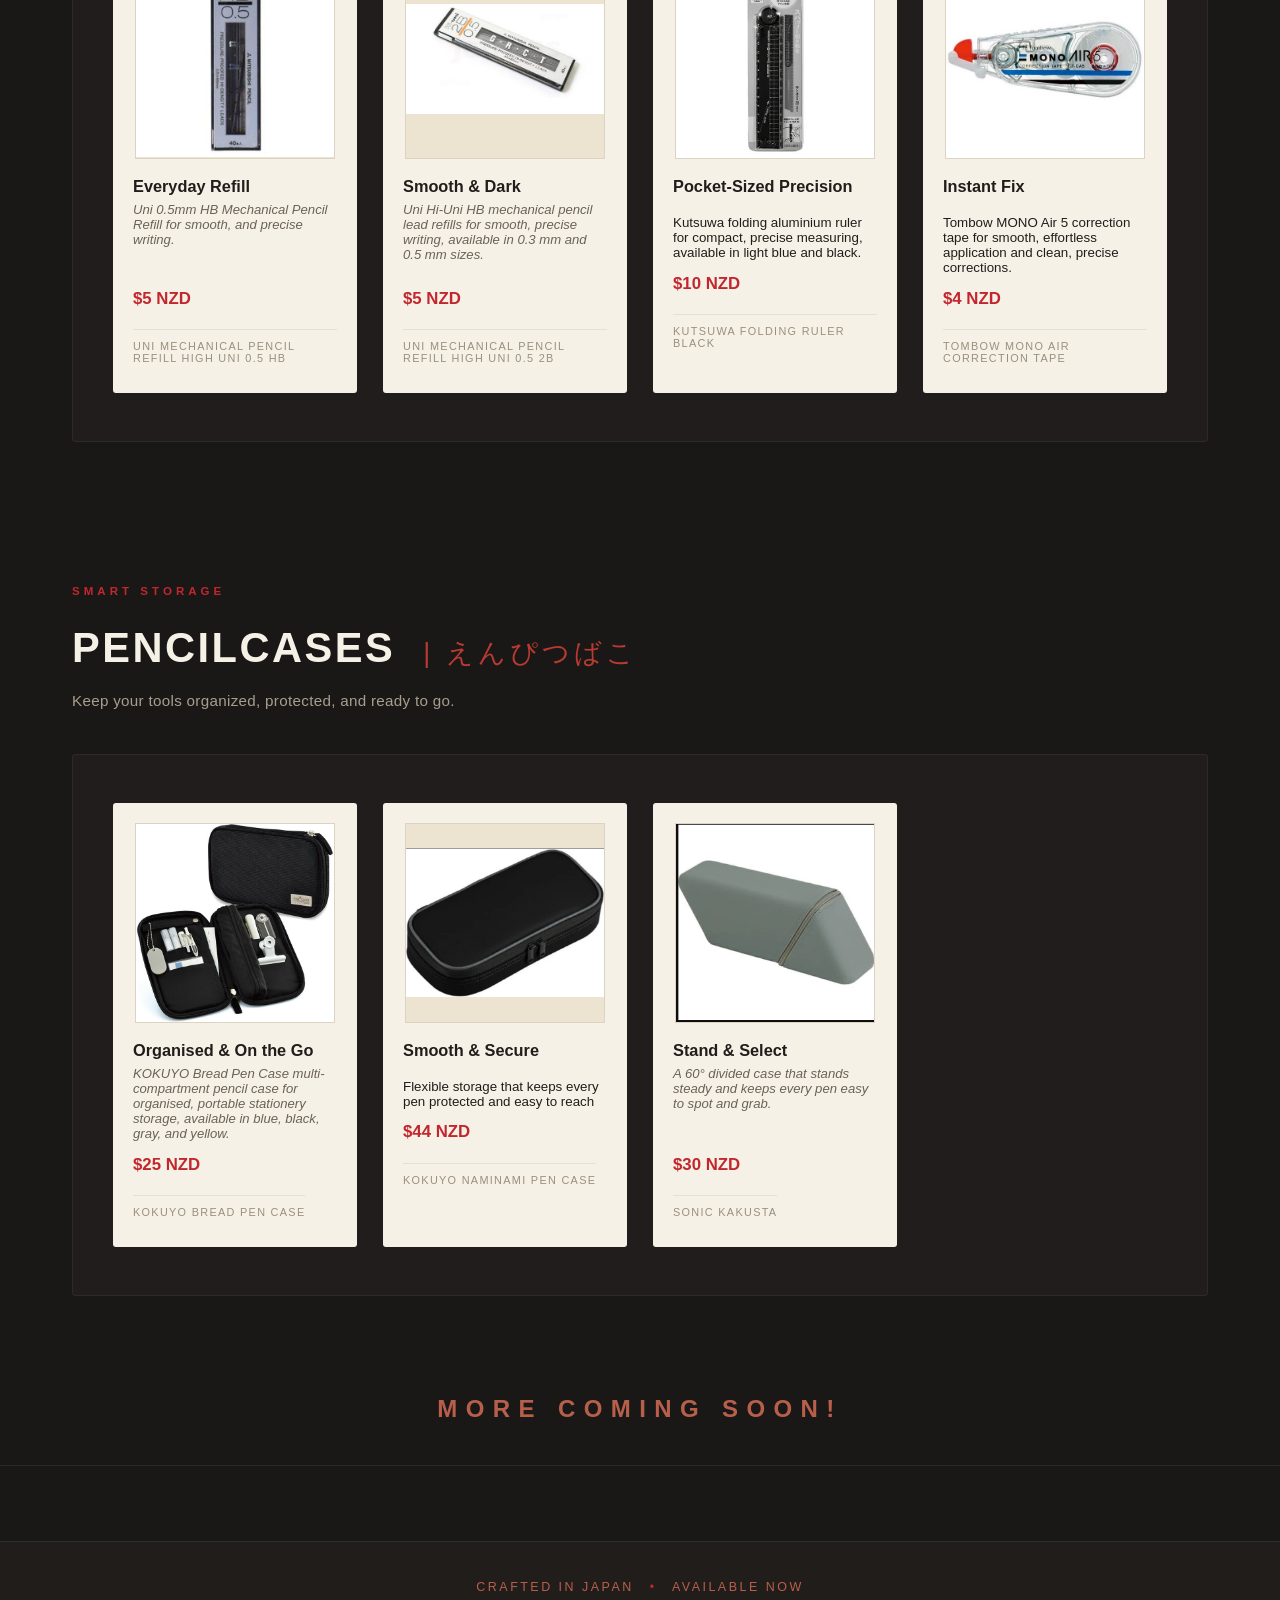
==== commit ce4a1d4c: "Update 1.01 Removed email option" ====
--- a/products.html
+++ b/products.html
@@ -5,6 +5,7 @@
 <meta name="viewport" content="width=device-width, initial-scale=1.0">
 <title>Catalogue | John's Japanese Stationery</title>
 <link rel="stylesheet" href="styles.css">
+<link rel="icon" type="image/x-icon" href="Images/favicon.jpeg">
 </head>
 <body>
 
@@ -23,7 +24,7 @@
         <a href="#erasers">Erasers</a>
         <a href="#scissors">Scissors</a>
         <a href="#accessories">Accessories</a>
-        <a href="#pencil-cases">Pen Cases</a>
+        <a href="#pencil-cases">Pen    Cases</a>
       </div>
     </div>
   </nav>
@@ -32,7 +33,6 @@
     <div class="wrap">
       <h1>The Full Catalogue</h1>
       <p>Every item is selected for quality and everyday craftsmanship. Tap any product for details.</p>
-      <p>Email <a href="mailto:johnhussain.abbas@gmail.com">johnhussain.abbas@gmail.com</a> to order</p>
     </div>
   </header>
 
@@ -970,13 +970,28 @@
         <p class="modal-subtitle" id="modalSubtitle"></p>
         <p class="modal-price" id="modalPrice"></p>
         <p class="modal-brand" id="modalBrand"></p>
-        <a class="modal-store-link disabled" id="modalStoreLink" href="#" target="_blank" rel="noopener"><!-- REPLACE WITH SALES LINK -->
-          Order Online - Coming Soon &rarr;
+        <a class="modal-store-link" id="modalStoreLink" href="" target="_blank" rel="noopener">
+          Order Online &rarr;
         </a>
       </div>
     </div>
   </div>
 
   <script src="script.js"></script>
+  <script>
+    window.onload = function () {
+      localStorage.setItem('itemsnumber', 0);
+      localStorage.setItem('buyerplaceholder', '[]');
+      localStorage.setItem('priceplaceholder', '[]');
+    };
+    document.getElementById('modalStoreLink').addEventListener("click", () => {
+      let numberofitems = localStorage.getItem('itemsnumber');
+      localStorage.setItem('cartsize', numberofitems);
+      localStorage.setItem('product', modalBrand.textContent);
+      localStorage.setItem('price', modalPrice.textContent);
+      numberofitems++;
+      localStorage.setItem('itemsnumber', numberofitems);
+    });        
+  </script>
 </body>
 </html>
--- a/styles.css
+++ b/styles.css
@@ -238,6 +238,40 @@
   100% { opacity: 0.2; }
 }
 
+.searchbar {
+  display: flex;
+  justify-content: right;
+}
+
+.searchbar-input {
+  padding: 10px;
+  width: 350px;
+}
+.searchresults {
+  display: grid;
+  background-color: #8f5503;
+  width: 350px;
+}
+
+.cart {
+  display: flex;
+  width: 1000px;
+  color: white; 
+}
+
+.cart-content {
+  font-family: var(--font-main);
+  padding: 10px;
+  border: 2px solid white;
+  margin-right: -2px;
+}
+
+.cart-content-text {
+  padding: 10px;
+  font-size: 2em;
+  height: 100px;
+}
+
 /* ---------- Category nav (index) ---------- */
 
 .categories {
